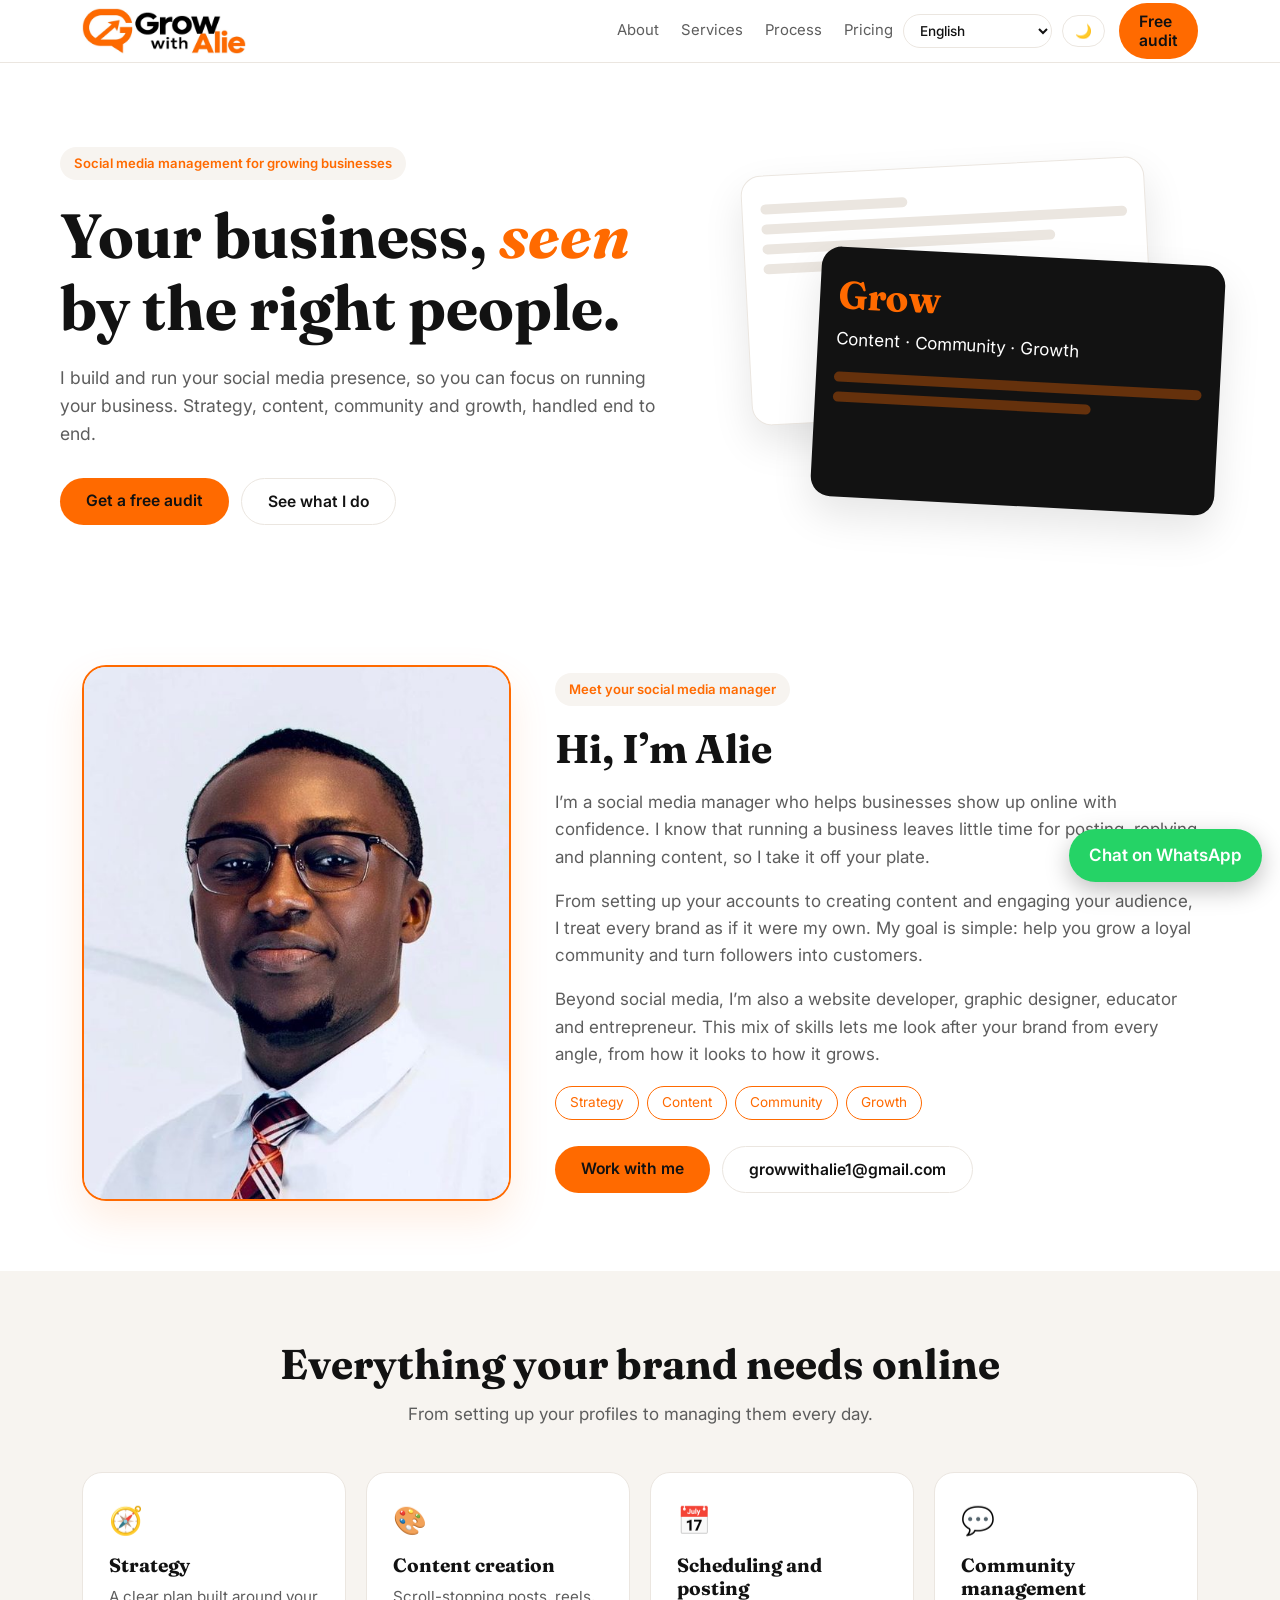
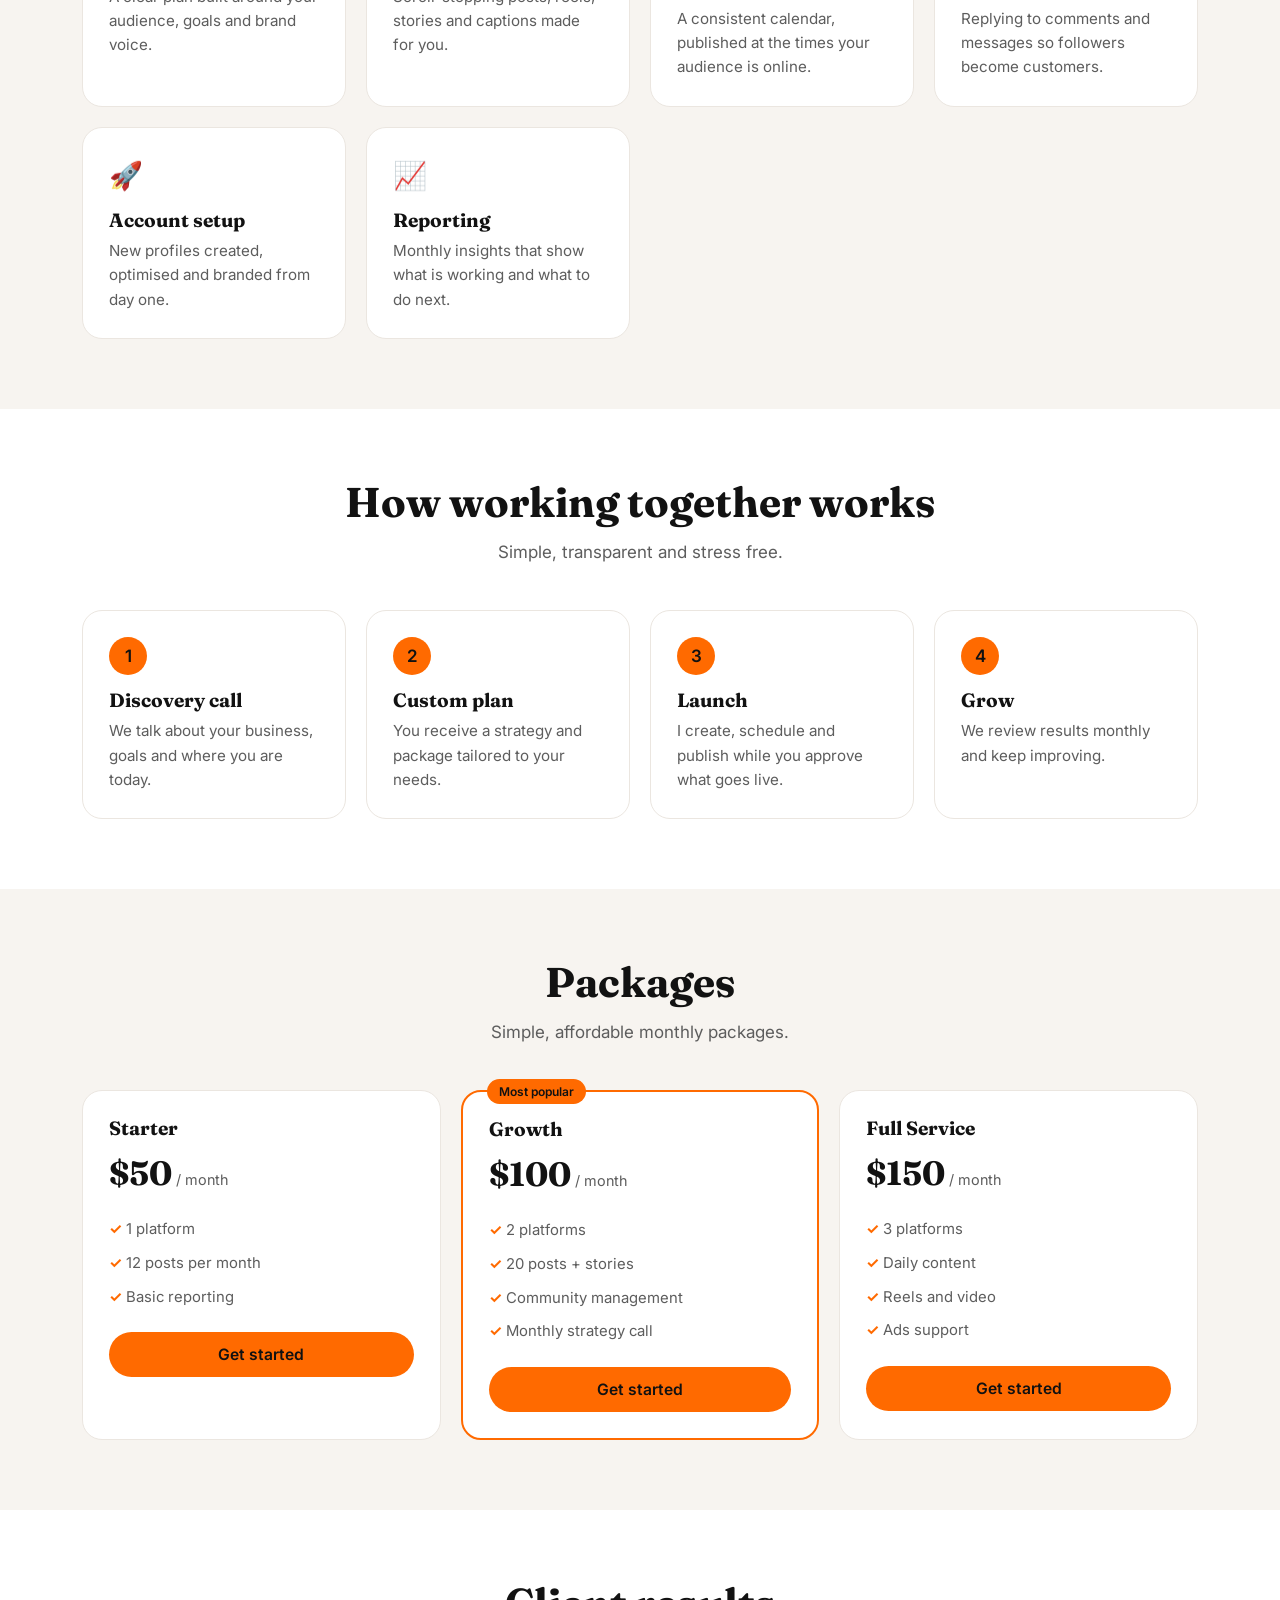
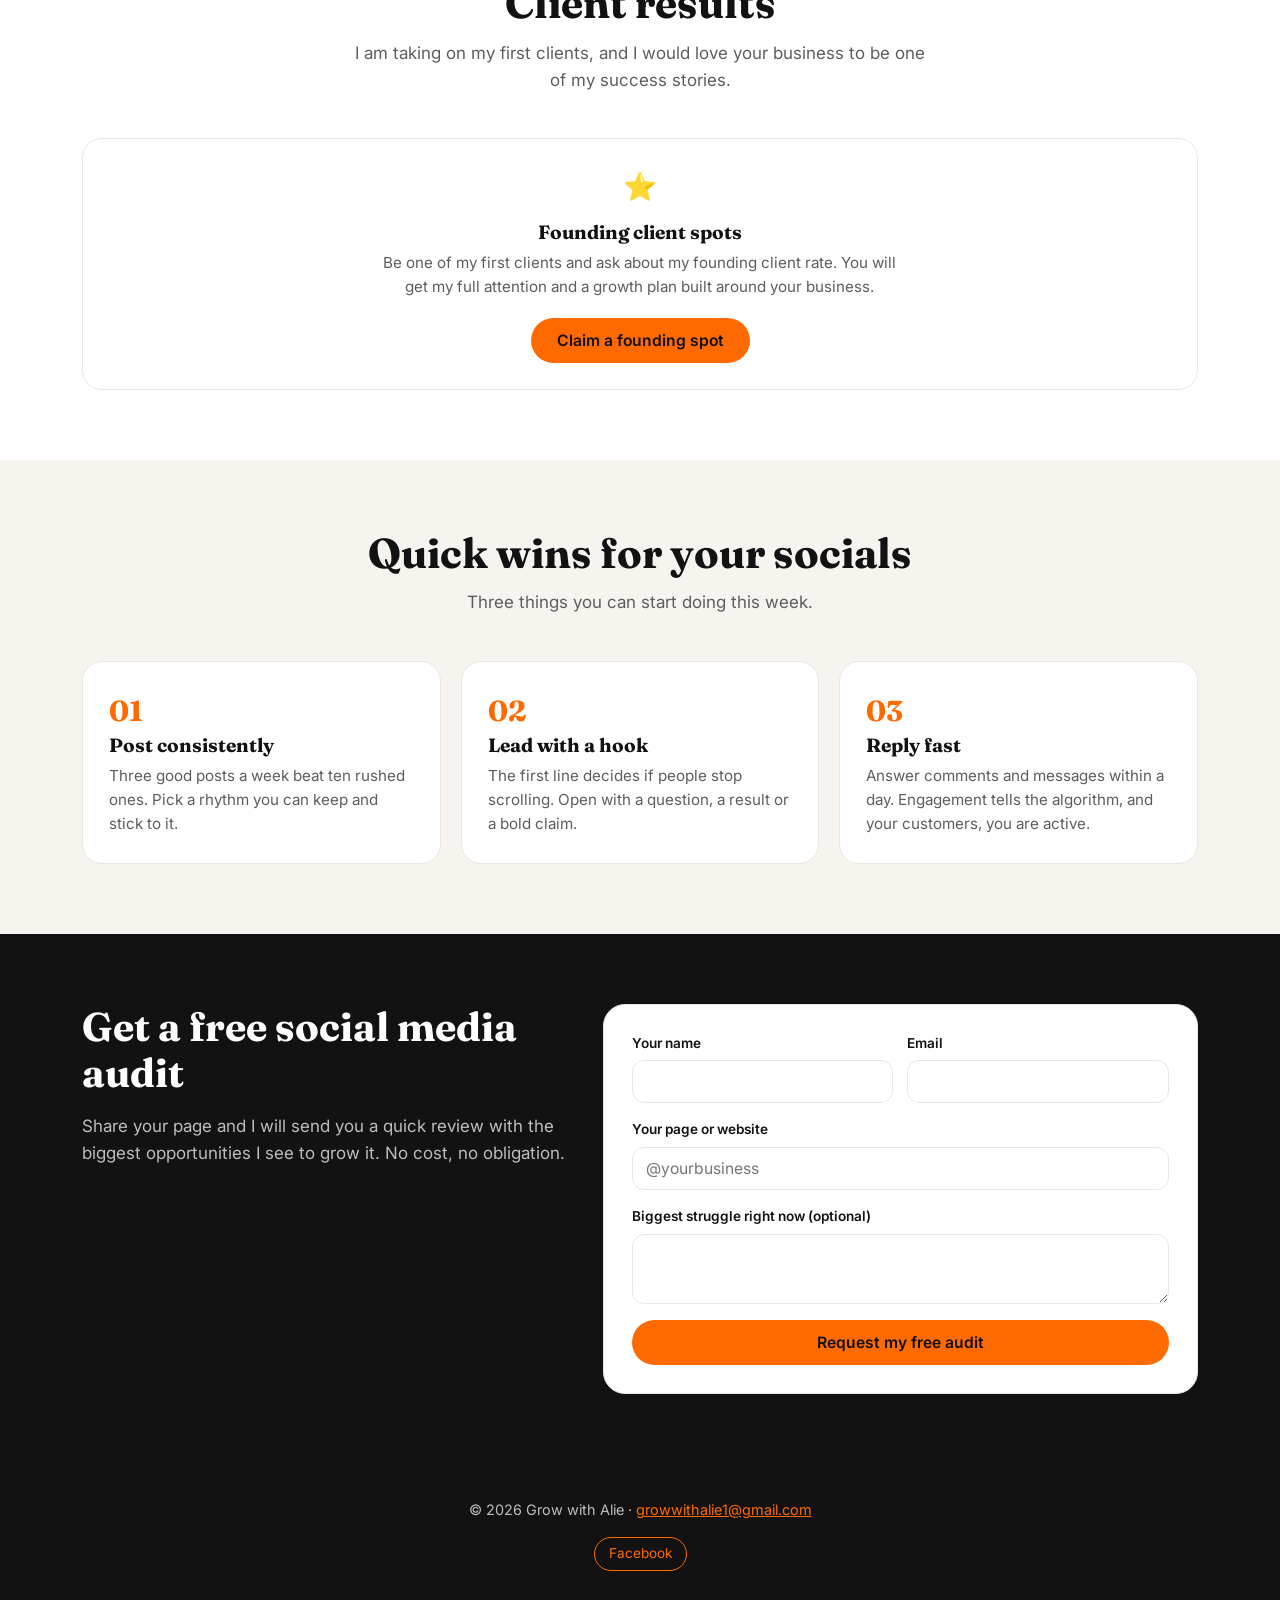
==== index.html @ 6437feaa "First commit" ====
<!DOCTYPE html>
<html lang="en">
<head>
<meta charset="utf-8">
<meta name="viewport" content="width=device-width, initial-scale=1, viewport-fit=cover">
<title>Grow with Alie · Social Media Management</title>
<link rel="preconnect" href="https://fonts.googleapis.com">
<link href="https://fonts.googleapis.com/css2?family=Fraunces:wght@500;700&family=Inter:wght@400;500;600&display=swap" rel="stylesheet">
<style>
:root{--bg:#ffffff;--surface:#ffffff;--text:#121212;--muted:#5d5d5d;--accent:#FF6A00;--accent2:#121212;--line:#ebe6e0;--soft:#f7f4f0;color-scheme:light;box-sizing:border-box;padding-top:env(safe-area-inset-top,0px);padding-bottom:env(safe-area-inset-bottom,0px)}
html{scroll-behavior:smooth;scroll-padding-top:env(safe-area-inset-top,0px)}
*{box-sizing:border-box}
body{margin:0;background:var(--bg);color:var(--text);font:16px/1.6 Inter,system-ui,sans-serif}
h1,h2,h3{font-family:Fraunces,Georgia,serif;line-height:1.15;margin:0}
a{color:inherit}
.wrap{max-width:1040px;margin:0 auto;padding:0 22px}
nav{position:sticky;top:env(safe-area-inset-top,0px);z-index:5;background:color-mix(in srgb,var(--bg) 88%,transparent);backdrop-filter:blur(10px);border-bottom:1px solid var(--line)}
nav .wrap{display:flex;align-items:center;justify-content:space-between;height:62px}
.logo{font-family:Fraunces,serif;font-weight:700;font-size:1.25rem;text-decoration:none}
.logo span{color:var(--accent)}
nav a.l{margin-left:22px;text-decoration:none;color:var(--muted);font-size:.93rem}
nav a.l:hover{color:var(--text)}
.btn{display:inline-block;background:var(--accent);color:#111;border:0;padding:13px 26px;border-radius:999px;font:600 .98rem Inter,sans-serif;text-decoration:none;cursor:pointer;transition:transform .15s}
.btn:hover{transform:translateY(-2px)}
.btn.ghost{background:transparent;color:var(--text);border:1.5px solid var(--line)}
.hero{padding:84px 0 70px;display:grid;grid-template-columns:1.15fr .85fr;gap:44px;align-items:center}
.eyebrow{display:inline-block;background:var(--soft);color:var(--accent);font-weight:600;font-size:.82rem;padding:6px 14px;border-radius:999px;margin-bottom:20px}
.hero h1{font-size:clamp(2.3rem,5.4vw,3.9rem);margin-bottom:20px}
.hero h1 em{font-style:italic;color:var(--accent)}
.hero p{color:var(--muted);font-size:1.1rem;max-width:34em;margin:0 0 30px}
.cta{display:flex;gap:12px;flex-wrap:wrap}
.card-stack{position:relative;height:340px}
.mock{position:absolute;background:var(--surface);border:1px solid var(--line);border-radius:20px;padding:18px;box-shadow:0 18px 40px rgba(0,0,0,.10)}
.mock.a{inset:0 70px 90px 0;transform:rotate(-3deg)}
.mock.b{inset:90px 0 0 70px;transform:rotate(3deg);background:var(--accent2);color:#fff;border:0}
.bar{height:10px;border-radius:6px;background:var(--line);margin:10px 0}
.mock.b .bar{background:rgba(255,106,0,.35)}
.stat{font-family:Fraunces,serif;font-size:2.4rem;font-weight:700;color:var(--accent)}.logo img{height:46px;display:block}.about{display:grid;grid-template-columns:.8fr 1.2fr;gap:44px;align-items:center}.ph{border-radius:24px;overflow:hidden;border:2px solid var(--accent);aspect-ratio:4/5;box-shadow:0 18px 40px rgba(255,106,0,.12)}.ph img{width:100%;height:100%;object-fit:cover;object-position:top;display:block}.about h2{font-size:clamp(1.8rem,4vw,2.5rem);margin-bottom:14px}.about p{color:var(--muted)}.tags{display:flex;gap:8px;flex-wrap:wrap;margin-top:18px}.tags span{border:1px solid var(--accent);color:var(--accent);border-radius:999px;padding:5px 14px;font-size:.85rem}
section{padding:70px 0}
.sh{text-align:center;margin-bottom:44px}
.sh h2{font-size:clamp(1.8rem,4vw,2.6rem);margin-bottom:12px}
.sh p{color:var(--muted);max-width:34em;margin:0 auto}
.grid{display:grid;grid-template-columns:repeat(auto-fit,minmax(230px,1fr));gap:20px}
.box{background:var(--surface);border:1px solid var(--line);border-radius:20px;padding:26px}
.box .ic{font-size:1.7rem;margin-bottom:12px}
.box h3{font-size:1.2rem;margin-bottom:8px}
.box p{color:var(--muted);margin:0;font-size:.95rem}
.alt{background:var(--soft)}
.step .n{width:38px;height:38px;border-radius:50%;background:var(--accent);color:#111;display:grid;place-items:center;font-weight:600;margin-bottom:14px}
.price.pop{border:2px solid var(--accent);position:relative}
.price.pop::before{content:"Most popular";position:absolute;top:-13px;left:24px;background:var(--accent);color:#111;font-size:.75rem;font-weight:600;padding:3px 12px;border-radius:999px}
.price .amt{font-family:Fraunces,serif;font-size:2.1rem;font-weight:700;margin:6px 0 12px}
.price .amt small{font-size:.9rem;color:var(--muted);font-family:Inter,sans-serif;font-weight:400}
.price ul{list-style:none;padding:0;margin:0;color:var(--muted);font-size:.93rem}
.price li{padding:5px 0}
.price li::before{content:"✓ ";color:var(--accent);font-weight:700}
.book{display:grid;grid-template-columns:.9fr 1.1fr;gap:34px;align-items:start}
.book-info h2{font-size:clamp(1.8rem,4vw,2.5rem);margin-bottom:14px}
.book-info p{color:var(--muted)}
.book-info ul{list-style:none;padding:0;margin:20px 0 0}
.book-info li{padding:7px 0}
form{background:var(--surface);border:1px solid var(--line);border-radius:22px;padding:28px;display:grid;gap:16px}
.row{display:grid;grid-template-columns:1fr 1fr;gap:14px}
label{display:grid;gap:6px;font-size:.85rem;font-weight:600}
input,select,textarea{font:400 .98rem Inter,sans-serif;color:var(--text);background:var(--bg);border:1.5px solid var(--line);border-radius:12px;padding:11px 13px;width:100%}
input:focus,select:focus,textarea:focus{outline:2px solid var(--accent);border-color:transparent}
textarea{min-height:100px;resize:vertical}
.note{font-size:.82rem;color:var(--muted);text-align:center;margin:0}
.ok{display:none;text-align:center;padding:30px 10px}
.ok .big{font-size:2.6rem}
footer{background:#121212;padding:34px 0;text-align:center;color:#bdbdbd;font-size:.9rem}footer a{color:#FF6A00}
@media(max-width:780px){.hero,.book,.about{grid-template-columns:1fr}.logo img{height:38px}.hero{padding-top:50px}.card-stack{height:250px}nav a.l{display:none}.row{grid-template-columns:1fr}}
.pay{display:block;text-align:center;margin-top:18px}.pay.o{background:transparent;color:var(--text);border:1.5px solid var(--text)}
.soc{display:flex;gap:10px;justify-content:center;flex-wrap:wrap;margin-top:16px}.soc a{border:1px solid currentColor;border-radius:999px;padding:5px 14px;font-size:.85rem;text-decoration:none}
.wa{position:fixed;right:18px;bottom:calc(18px + env(safe-area-inset-bottom,0px));z-index:9;background:#25d366;color:#fff;padding:13px 20px;border-radius:999px;font-weight:600;text-decoration:none;box-shadow:0 8px 24px rgba(0,0,0,.25)}
.dark{background:#121212;color:#fff}.dark .book-info p{color:#bdbdbd}.dark form,.dark .ok{color:var(--text)}.dark .ok{background:#fff;border-radius:22px}
.tip .k{color:var(--accent);font-family:Fraunces,serif;font-size:1.8rem;font-weight:700}
.md{position:fixed;inset:0;z-index:20;background:rgba(0,0,0,.6);display:grid;place-items:center;padding:20px}.md[hidden]{display:none}
.mb{background:#fff;color:#121212;border-radius:22px;padding:28px;max-width:420px;width:100%;position:relative;max-height:90vh;overflow:auto}
.mb h3{font-size:1.5rem;margin-bottom:6px}.mb .nm{font-family:Fraunces,serif;font-size:1.7rem;font-weight:700;color:var(--accent);margin:6px 0}
.mb ol{padding-left:20px;color:var(--muted);font-size:.93rem}.mb .x{position:absolute;top:10px;right:14px;background:none;border:0;font-size:1.6rem;cursor:pointer;color:#121212}
.mb .btn{width:100%;text-align:center;margin-top:10px}
.nr{display:flex;align-items:center}.ib{background:var(--surface);color:var(--text);border:1px solid var(--line);border-radius:999px;padding:7px 12px;font:500 .85rem Inter,sans-serif;cursor:pointer;margin-left:10px}
:root[data-theme="dark"]{--bg:#0f0f0f;--surface:#1a1a1a;--text:#f3f1ed;--muted:#a8a39b;--line:#2c2926;--soft:#141312;--accent2:#1f1208;color-scheme:dark}
:root[data-theme="dark"] .logo img{background:#fff;padding:4px 12px;border-radius:12px}
.dark .ok{background:var(--surface)}.mb{background:var(--surface);color:var(--text)}.mb .x{color:var(--text)}
@media(max-width:780px){.ncta{display:none}.ib{margin-left:6px;padding:6px 9px}}

html,body{max-width:100%}body{overflow-x:clip}img,svg{max-width:100%}
.hb{display:none;background:var(--surface);color:var(--text);border:1px solid var(--line);border-radius:12px;width:42px;height:38px;font-size:1.25rem;line-height:1;cursor:pointer;margin-left:8px}
.mm{display:none;border-top:1px solid var(--line);background:var(--bg)}.mm.open{display:block}
.mm a{display:block;padding:15px 22px;text-decoration:none;font-weight:500;border-bottom:1px solid var(--line)}
.mm a:last-child{color:var(--accent);font-weight:600;border-bottom:0}
nav .wrap{gap:10px}.logo{flex:0 1 auto;min-width:0}.nr{flex:0 0 auto}
@media(max-width:900px){.nr a.l,.ncta{display:none}.hb{display:block}.wrap{padding:0 18px}section{padding:54px 0}.hero{gap:30px}}
@media(max-width:480px){.logo img{height:32px}.ib{padding:6px 8px;font-size:.78rem;margin-left:5px}#lg{max-width:84px}.hb{width:38px;height:34px;margin-left:5px}.hero{padding:40px 0 44px}.hero h1{font-size:2.15rem}.cta .btn{width:100%;text-align:center}.sh{margin-bottom:30px}form{padding:20px}.card-stack{height:210px}.mock.a{inset:0 50px 70px 0}.mock.b{inset:70px 0 0 50px}.stat{font-size:1.9rem}.wa{padding:11px 16px;font-size:.9rem}.mb{padding:22px}}
@media(min-width:1200px){.wrap{max-width:1160px}body{font-size:17px}}
</style>
</head>
<body>
<nav><div class="wrap">
<a class="logo" href="#top"><img src="[data-uri]" alt="Grow with Alie"></a>
<div class="nr"><a class="l" href="#about">About</a><a class="l" href="#services">Services</a><a class="l" href="#process">Process</a><a class="l" href="#pricing">Pricing</a><select id="lg" class="ib" aria-label="Language"><option value="en">English</option><option value="fr">Français</option><option value="es">Español</option><option value="pt">Português</option><option value="ar">العربية</option><option value="sw">Kiswahili</option></select><button id="th" class="ib" type="button" aria-label="Toggle dark mode">🌙</button><button id="hb" class="hb" type="button" aria-label="Menu" aria-expanded="false">☰</button><a class="btn ncta" style="margin-left:14px;padding:9px 20px" href="#audit">Free audit</a></div>
</div><div class="mm" id="mm"><a href="#about">About</a><a href="#services">Services</a><a href="#process">Process</a><a href="#pricing">Pricing</a><a href="#audit">Free audit</a></div></nav>

<main id="top">
<div class="wrap hero">
<div>
<span class="eyebrow">Social media management for growing businesses</span>
<h1>Your business, <em>seen</em> by the right people.</h1>
<p>I build and run your social media presence, so you can focus on running your business. Strategy, content, community and growth, handled end to end.</p>
<div class="cta"><a class="btn" href="#audit">Get a free audit</a><a class="btn ghost" href="#services">See what I do</a></div>
</div>
<div class="card-stack" aria-hidden="true">
<div class="mock a"><div class="bar" style="width:40%"></div><div class="bar"></div><div class="bar" style="width:80%"></div><div class="bar" style="width:60%"></div></div>
<div class="mock b"><div class="stat">Grow</div><div>Content · Community · Growth</div><div class="bar" style="margin-top:18px"></div><div class="bar" style="width:70%"></div></div>
</div>
</div>

<section id="about"><div class="wrap about">
<div class="ph"><img src="[data-uri]" alt="Alie, founder of Grow with Alie"></div>
<div>
<span class="eyebrow">Meet your social media manager</span>
<h2>Hi, I’m Alie</h2>
<p>I’m a social media manager who helps businesses show up online with confidence. I know that running a business leaves little time for posting, replying and planning content, so I take it off your plate.</p>
<p>From setting up your accounts to creating content and engaging your audience, I treat every brand as if it were my own. My goal is simple: help you grow a loyal community and turn followers into customers.</p>
<p>Beyond social media, I’m also a website developer, graphic designer, educator and entrepreneur. This mix of skills lets me look after your brand from every angle, from how it looks to how it grows.</p>
<div class="tags"><span>Strategy</span><span>Content</span><span>Community</span><span>Growth</span></div>
<div class="cta" style="margin-top:26px"><a class="btn" href="mailto:growwithalie1@gmail.com">Work with me</a><a class="btn ghost" href="mailto:growwithalie1@gmail.com">growwithalie1@gmail.com</a></div>
</div></div></section>
<section id="services" class="alt"><div class="wrap">
<div class="sh"><h2>Everything your brand needs online</h2><p>From setting up your profiles to managing them every day.</p></div>
<div class="grid">
<div class="box"><div class="ic">🧭</div><h3>Strategy</h3><p>A clear plan built around your audience, goals and brand voice.</p></div>
<div class="box"><div class="ic">🎨</div><h3>Content creation</h3><p>Scroll-stopping posts, reels, stories and captions made for you.</p></div>
<div class="box"><div class="ic">📅</div><h3>Scheduling and posting</h3><p>A consistent calendar, published at the times your audience is online.</p></div>
<div class="box"><div class="ic">💬</div><h3>Community management</h3><p>Replying to comments and messages so followers become customers.</p></div>
<div class="box"><div class="ic">🚀</div><h3>Account setup</h3><p>New profiles created, optimised and branded from day one.</p></div>
<div class="box"><div class="ic">📈</div><h3>Reporting</h3><p>Monthly insights that show what is working and what to do next.</p></div>
</div></div></section>

<section id="process"><div class="wrap">
<div class="sh"><h2>How working together works</h2><p>Simple, transparent and stress free.</p></div>
<div class="grid">
<div class="box step"><div class="n">1</div><h3>Discovery call</h3><p>We talk about your business, goals and where you are today.</p></div>
<div class="box step"><div class="n">2</div><h3>Custom plan</h3><p>You receive a strategy and package tailored to your needs.</p></div>
<div class="box step"><div class="n">3</div><h3>Launch</h3><p>I create, schedule and publish while you approve what goes live.</p></div>
<div class="box step"><div class="n">4</div><h3>Grow</h3><p>We review results monthly and keep improving.</p></div>
</div></div></section>

<section id="pricing" class="alt"><div class="wrap">
<div class="sh"><h2>Packages</h2><p>Simple, affordable monthly packages.</p></div>
<div class="grid">
<div class="box price"><h3>Starter</h3><div class="amt">$50<small> / month</small></div><ul><li>1 platform</li><li>12 posts per month</li><li>Basic reporting</li></ul><a class="btn pay" data-plan="Starter" href="mailto:growwithalie1@gmail.com?subject=Interested%20in%20the%20Starter%20package">Get started</a></div>
<div class="box price pop"><h3>Growth</h3><div class="amt">$100<small> / month</small></div><ul><li>2 platforms</li><li>20 posts + stories</li><li>Community management</li><li>Monthly strategy call</li></ul><a class="btn pay" data-plan="Growth" href="mailto:growwithalie1@gmail.com?subject=Interested%20in%20the%20Growth%20package">Get started</a></div>
<div class="box price"><h3>Full Service</h3><div class="amt">$150<small> / month</small></div><ul><li>3 platforms</li><li>Daily content</li><li>Reels and video</li><li>Ads support</li></ul><a class="btn pay" data-plan="Full Service" href="mailto:growwithalie1@gmail.com?subject=Interested%20in%20the%20Full%20Service%20package">Get started</a></div>
</div></div></section>

<section id="results"><div class="wrap"><div class="sh"><h2>Client results</h2><p id="rp"></p></div><div class="grid" id="rg"></div></div></section>
<section id="tips" class="alt"><div class="wrap"><div class="sh"><h2>Quick wins for your socials</h2><p>Three things you can start doing this week.</p></div><div class="grid">
<div class="box tip"><div class="k">01</div><h3>Post consistently</h3><p>Three good posts a week beat ten rushed ones. Pick a rhythm you can keep and stick to it.</p></div>
<div class="box tip"><div class="k">02</div><h3>Lead with a hook</h3><p>The first line decides if people stop scrolling. Open with a question, a result or a bold claim.</p></div>
<div class="box tip"><div class="k">03</div><h3>Reply fast</h3><p>Answer comments and messages within a day. Engagement tells the algorithm, and your customers, you are active.</p></div>
</div></div></section>
<section id="audit" class="dark"><div class="wrap book"><div class="book-info"><h2>Get a free social media audit</h2><p>Share your page and I will send you a quick review with the biggest opportunities I see to grow it. No cost, no obligation.</p></div>
<div><form id="af"><div class="row"><label>Your name<input name="name" required></label><label>Email<input name="email" type="email" required></label></div>
<label>Your page or website<input name="handle" placeholder="@yourbusiness" required></label>
<label>Biggest struggle right now (optional)<textarea name="msg" style="min-height:70px"></textarea></label>
<button class="btn" type="submit">Request my free audit</button></form>
<div class="ok" id="aok"><div class="big">✅</div><h3>Almost done!</h3><p style="color:var(--muted)">Tap the button to send your audit request to my inbox.</p><a class="btn" id="amt" href="#">Email my audit request</a></div></div></div></section>

</main>
<div class="md" id="md" hidden><div class="mb"><button class="x" id="mx" aria-label="Close">×</button>
<h3>Pay with mobile money</h3><div id="mp" style="font-weight:600"></div>
<p style="margin:14px 0 0;color:var(--muted);font-size:.9rem">Send your payment to:</p>
<div style="font-weight:600" id="mprov"></div><div class="nm" id="mnum"></div><div id="mname" style="color:var(--muted)"></div>
<button class="btn" id="mc" type="button">Copy number</button>
<ol style="margin-top:18px"><li>Open your mobile money app and send the amount above.</li><li>Tap the button below to send me your proof of payment on WhatsApp.</li><li>I will confirm and get your onboarding started.</li></ol>
<a class="btn ghost" id="mw" target="_blank" rel="noopener">I have paid, send proof</a></div></div>
<footer><div class="wrap">© <span id="y"></span> Grow with Alie · <a href="mailto:growwithalie1@gmail.com">growwithalie1@gmail.com</a><div class="soc" id="soc"></div></div></footer><a class="wa" id="wa" hidden>Chat on WhatsApp</a>

<script>
document.getElementById('y').textContent=new Date().getFullYear();

/* ====== EDIT THESE SETTINGS ====== */
var CONFIG={
 social:{Instagram:'',TikTok:'',LinkedIn:'',Facebook:'https://www.facebook.com/share/19sNyvkDTJ/'},
 whatsapp:'231779881549',          /* number with country code, e.g. 15551234567 */
 booking:'',           /* your Calendly / Cal.com link */
 pay:{Starter:'',Growth:'','Full Service':''}, /* Stripe / PayPal links */
 momo:{provider:'',number:'+231555714637',name:''}, /* mobile money: provider, number, account name */
 results:[]            /* {biz:'',result:'',quote:'',name:''} */
};
var EM='growwithalie1@gmail.com';
(function(){
var soc=document.getElementById('soc'),n=0;
for(var k in CONFIG.social){if(CONFIG.social[k]){var a=document.createElement('a');a.href=CONFIG.social[k];a.target='_blank';a.rel='noopener';a.textContent=k;soc.appendChild(a);n++}}
if(!n)soc.style.display='none';
if(CONFIG.whatsapp){var w=document.getElementById('wa');w.href='https://wa.me/'+CONFIG.whatsapp.replace(/\D/g,'');w.target='_blank';w.hidden=false}
document.querySelectorAll('.pay').forEach(function(b){var u=CONFIG.pay[b.dataset.plan];if(u){b.href=u;b.target='_blank';b.textContent='Pay and start: '+b.dataset.plan}});
var rg=document.getElementById('rg'),rp=document.getElementById('rp');
if(CONFIG.results.length){rp.textContent='Real results for real businesses.';CONFIG.results.forEach(function(r){var d=document.createElement('div');d.className='box';var h=document.createElement('h3');h.textContent=r.biz;var p=document.createElement('p');p.textContent=r.result;var q=document.createElement('p');q.style.cssText='margin-top:10px;font-style:italic';q.textContent='“'+r.quote+'” – '+r.name;d.append(h,p,q);rg.appendChild(d)})}
else{rp.textContent='I am taking on my first clients, and I would love your business to be one of my success stories.';rg.innerHTML='<div class="box" style="grid-column:1/-1;text-align:center"><div class="ic">⭐</div><h3>Founding client spots</h3><p style="max-width:34em;margin:0 auto 18px">Be one of my first clients and ask about my founding client rate. You will get my full attention and a growth plan built around your business.</p><a class="btn" href="mailto:growwithalie1@gmail.com?subject=Founding%20client%20spot">Claim a founding spot</a></div>'}
var M=CONFIG.momo,PR={Starter:50,Growth:100,'Full Service':150},md=document.getElementById('md');
if(M.number){document.querySelectorAll('.pay').forEach(function(b){if(CONFIG.pay[b.dataset.plan])return;b.href='#';b.addEventListener('click',function(e){e.preventDefault();var pl=b.dataset.plan;
document.getElementById('mp').textContent=pl+' package: $'+PR[pl];document.getElementById('mprov').textContent=M.provider||'Mobile money';document.getElementById('mnum').textContent=M.number;document.getElementById('mname').textContent=M.name?'Account name: '+M.name:'';
document.getElementById('mw').href='https://wa.me/'+CONFIG.whatsapp.replace(/\D/g,'')+'?text='+encodeURIComponent('Hi Alie, I just paid for the '+pl+' package ($'+PR[pl]+'). Here is my proof of payment.');md.hidden=false})});
document.getElementById('mc').onclick=function(){try{navigator.clipboard.writeText(M.number);this.textContent='Copied!'}catch(x){this.textContent=M.number}};
document.getElementById('mx').onclick=function(){md.hidden=true};md.onclick=function(e){if(e.target===md)md.hidden=true}}
var af=document.getElementById('af');
af.addEventListener('submit',function(e){e.preventDefault();var d={};new FormData(af).forEach(function(v,k){d[k]=String(v)});
document.getElementById('amt').href='mailto:'+EM+'?subject='+encodeURIComponent('Free audit request: '+d.handle)+'&body='+encodeURIComponent('Name: '+d.name+'\nEmail: '+d.email+'\nPage: '+d.handle+'\nStruggle: '+d.msg);
af.style.display='none';document.getElementById('aok').style.display='block'});
})();

(function(){
var FR={"About": "À propos", "Process": "Processus", "Pricing": "Tarifs", "Free audit": "Audit gratuit", "Social media management for growing businesses": "Gestion des réseaux sociaux pour les entreprises en croissance", "Your business,": "Votre entreprise,", "seen": "vue", "by the right people.": "par les bonnes personnes.", "I build and run your social media presence, so you can focus on running your business. Strategy, content, community and growth, handled end to end.": "Je crée et gère votre présence sur les réseaux sociaux pour que vous puissiez vous concentrer sur votre activité. Stratégie, contenu, communauté et croissance, pris en charge de A à Z.", "Get a free audit": "Obtenir un audit gratuit", "See what I do": "Découvrez mon travail", "Content · Community · Growth": "Contenu · Communauté · Croissance", "Meet your social media manager": "Rencontrez votre community manager", "Hi, I’m Alie": "Bonjour, je suis Alie", "I’m a social media manager who helps businesses show up online with confidence. I know that running a business leaves little time for posting, replying and planning content, so I take it off your plate.": "Je suis community manager et j’aide les entreprises à se montrer en ligne avec confiance. Gérer une entreprise laisse peu de temps pour publier, répondre et planifier du contenu, alors je m’en charge.", "From setting up your accounts to creating content and engaging your audience, I treat every brand as if it were my own. My goal is simple: help you grow a loyal community and turn followers into customers.": "De la création de vos comptes à la production de contenu et à l’animation de votre audience, je traite chaque marque comme la mienne. Mon objectif est simple : vous aider à bâtir une communauté fidèle et à transformer vos abonnés en clients.", "Strategy": "Stratégie", "Content": "Contenu", "Community": "Communauté", "Growth": "Croissance", "Work with me": "Travaillons ensemble", "Everything your brand needs online": "Tout ce dont votre marque a besoin en ligne", "From setting up your profiles to managing them every day.": "De la création de vos profils à leur gestion au quotidien.", "A clear plan built around your audience, goals and brand voice.": "Un plan clair, basé sur votre audience, vos objectifs et la voix de votre marque.", "Content creation": "Création de contenu", "Scroll-stopping posts, reels, stories and captions made for you.": "Des publications, reels, stories et légendes qui captent l’attention, créés pour vous.", "Scheduling and posting": "Planification et publication", "A consistent calendar, published at the times your audience is online.": "Un calendrier régulier, publié quand votre audience est en ligne.", "Community management": "Gestion de communauté", "Replying to comments and messages so followers become customers.": "Répondre aux commentaires et aux messages pour que vos abonnés deviennent clients.", "Account setup": "Création de comptes", "New profiles created, optimised and branded from day one.": "Nouveaux profils créés, optimisés et à votre image dès le premier jour.", "Reporting": "Rapports", "Monthly insights that show what is working and what to do next.": "Des analyses mensuelles qui montrent ce qui fonctionne et la suite à donner.", "How working together works": "Comment fonctionne notre collaboration", "Simple, transparent and stress free.": "Simple, transparent et sans stress.", "Discovery call": "Appel de découverte", "We talk about your business, goals and where you are today.": "Nous parlons de votre entreprise, de vos objectifs et de votre situation actuelle.", "Custom plan": "Plan sur mesure", "You receive a strategy and package tailored to your needs.": "Vous recevez une stratégie et une offre adaptées à vos besoins.", "Launch": "Lancement", "I create, schedule and publish while you approve what goes live.": "Je crée, planifie et publie, et vous validez ce qui est mis en ligne.", "We review results monthly and keep improving.": "Nous analysons les résultats chaque mois et continuons à nous améliorer.", "Packages": "Offres", "Simple, affordable monthly packages.": "Des offres mensuelles simples et abordables.", "/ month": "/ mois", "1 platform": "1 plateforme", "12 posts per month": "12 publications par mois", "Basic reporting": "Rapports de base", "Get started": "Commencer", "2 platforms": "2 plateformes", "20 posts + stories": "20 publications + stories", "Monthly strategy call": "Appel stratégique mensuel", "Full Service": "Service complet", "3 platforms": "3 plateformes", "Daily content": "Contenu quotidien", "Reels and video": "Reels et vidéo", "Ads support": "Aide pour la publicité", "Client results": "Résultats clients", "Quick wins for your socials": "Des gains rapides pour vos réseaux", "Three things you can start doing this week.": "Trois choses à faire dès cette semaine.", "Post consistently": "Publiez régulièrement", "Three good posts a week beat ten rushed ones. Pick a rhythm you can keep and stick to it.": "Trois bonnes publications par semaine valent mieux que dix bâclées. Choisissez un rythme tenable et tenez-le.", "Lead with a hook": "Commencez par une accroche", "The first line decides if people stop scrolling. Open with a question, a result or a bold claim.": "La première ligne décide si l’on s’arrête de défiler. Ouvrez avec une question, un résultat ou une affirmation forte.", "Reply fast": "Répondez vite", "Answer comments and messages within a day. Engagement tells the algorithm, and your customers, you are active.": "Répondez aux commentaires et messages dans la journée. L’engagement montre à l’algorithme, et à vos clients, que vous êtes actif.", "Get a free social media audit": "Obtenez un audit gratuit de vos réseaux", "Share your page and I will send you a quick review with the biggest opportunities I see to grow it. No cost, no obligation.": "Partagez votre page et je vous enverrai un bilan rapide avec les plus grandes opportunités de croissance. Gratuit et sans engagement.", "Your name": "Votre nom", "Email": "E-mail", "Your page or website": "Votre page ou site web", "Biggest struggle right now (optional)": "Votre plus grand défi actuel (facultatif)", "Request my free audit": "Demander mon audit gratuit", "Almost done!": "Presque terminé !", "Tap the button to send your audit request to my inbox.": "Appuyez sur le bouton pour envoyer votre demande d’audit dans ma boîte mail.", "Email my audit request": "Envoyer ma demande par e-mail", "Pay with mobile money": "Payer par mobile money", "Send your payment to:": "Envoyez votre paiement à :", "Copy number": "Copier le numéro", "Open your mobile money app and send the amount above.": "Ouvrez votre application mobile money et envoyez le montant indiqué.", "Tap the button below to send me your proof of payment on WhatsApp.": "Appuyez sur le bouton ci-dessous pour m’envoyer votre preuve de paiement sur WhatsApp.", "I will confirm and get your onboarding started.": "Je confirme et je lance votre intégration.", "I have paid, send proof": "J’ai payé, envoyer la preuve", "Chat on WhatsApp": "Discuter sur WhatsApp", "I am taking on my first clients, and I would love your business to be one of my success stories.": "J’accueille mes premiers clients et j’aimerais que votre entreprise devienne l’une de mes réussites.", "Founding client spots": "Places de client fondateur", "Be one of my first clients and ask about my founding client rate. You will get my full attention and a growth plan built around your business.": "Soyez l’un de mes premiers clients et demandez mon tarif client fondateur. Vous aurez toute mon attention et un plan de croissance adapté à votre entreprise.", "Claim a founding spot": "Réserver une place fondatrice"};
var D={fr:FR,es:{"Services": "Servicios", "About": "Sobre mí", "Process": "Proceso", "Pricing": "Precios", "Free audit": "Auditoría gratis", "Social media management for growing businesses": "Gestión de redes sociales para negocios en crecimiento", "Your business,": "Tu negocio,", "seen": "visto", "by the right people.": "por las personas adecuadas.", "I build and run your social media presence, so you can focus on running your business. Strategy, content, community and growth, handled end to end.": "Creo y gestiono tu presencia en redes sociales para que puedas centrarte en dirigir tu negocio. Estrategia, contenido, comunidad y crecimiento, todo de principio a fin.", "Get a free audit": "Obtén una auditoría gratis", "See what I do": "Mira lo que hago", "Content · Community · Growth": "Contenido · Comunidad · Crecimiento", "Meet your social media manager": "Conoce a tu community manager", "Hi, I’m Alie": "Hola, soy Alie", "I’m a social media manager who helps businesses show up online with confidence. I know that running a business leaves little time for posting, replying and planning content, so I take it off your plate.": "Soy community manager y ayudo a los negocios a mostrarse en línea con confianza. Dirigir un negocio deja poco tiempo para publicar, responder y planificar contenido, así que yo me encargo.", "From setting up your accounts to creating content and engaging your audience, I treat every brand as if it were my own. My goal is simple: help you grow a loyal community and turn followers into customers.": "Desde configurar tus cuentas hasta crear contenido e interactuar con tu audiencia, trato cada marca como si fuera mía. Mi objetivo es simple: ayudarte a crear una comunidad fiel y convertir seguidores en clientes.", "Strategy": "Estrategia", "Content": "Contenido", "Community": "Comunidad", "Growth": "Crecimiento", "Work with me": "Trabaja conmigo", "Everything your brand needs online": "Todo lo que tu marca necesita en línea", "From setting up your profiles to managing them every day.": "Desde configurar tus perfiles hasta gestionarlos cada día.", "A clear plan built around your audience, goals and brand voice.": "Un plan claro basado en tu audiencia, tus objetivos y la voz de tu marca.", "Content creation": "Creación de contenido", "Scroll-stopping posts, reels, stories and captions made for you.": "Publicaciones, reels, stories y textos que llaman la atención, hechos para ti.", "Scheduling and posting": "Programación y publicación", "A consistent calendar, published at the times your audience is online.": "Un calendario constante, publicado cuando tu audiencia está en línea.", "Community management": "Gestión de comunidad", "Replying to comments and messages so followers become customers.": "Responder comentarios y mensajes para que los seguidores se conviertan en clientes.", "Account setup": "Configuración de cuentas", "New profiles created, optimised and branded from day one.": "Perfiles nuevos creados, optimizados y con tu marca desde el primer día.", "Reporting": "Informes", "Monthly insights that show what is working and what to do next.": "Análisis mensuales que muestran qué funciona y qué hacer después.", "How working together works": "Cómo trabajamos juntos", "Simple, transparent and stress free.": "Simple, transparente y sin estrés.", "Discovery call": "Llamada de descubrimiento", "We talk about your business, goals and where you are today.": "Hablamos de tu negocio, tus objetivos y dónde estás hoy.", "Custom plan": "Plan personalizado", "You receive a strategy and package tailored to your needs.": "Recibes una estrategia y un paquete adaptados a tus necesidades.", "Launch": "Lanzamiento", "I create, schedule and publish while you approve what goes live.": "Yo creo, programo y publico, y tú apruebas lo que sale en vivo.", "We review results monthly and keep improving.": "Revisamos los resultados cada mes y seguimos mejorando.", "Packages": "Paquetes", "Simple, affordable monthly packages.": "Paquetes mensuales simples y asequibles.", "/ month": "/ mes", "1 platform": "1 plataforma", "12 posts per month": "12 publicaciones al mes", "Basic reporting": "Informes básicos", "Get started": "Empezar", "2 platforms": "2 plataformas", "20 posts + stories": "20 publicaciones + stories", "Monthly strategy call": "Llamada estratégica mensual", "Full Service": "Servicio completo", "3 platforms": "3 plataformas", "Daily content": "Contenido diario", "Reels and video": "Reels y video", "Ads support": "Apoyo en anuncios", "Client results": "Resultados de clientes", "Quick wins for your socials": "Victorias rápidas para tus redes", "Three things you can start doing this week.": "Tres cosas que puedes empezar a hacer esta semana.", "Post consistently": "Publica con constancia", "Three good posts a week beat ten rushed ones. Pick a rhythm you can keep and stick to it.": "Tres buenas publicaciones por semana valen más que diez apresuradas. Elige un ritmo que puedas mantener y cúmplelo.", "Lead with a hook": "Empieza con un gancho", "The first line decides if people stop scrolling. Open with a question, a result or a bold claim.": "La primera línea decide si la gente deja de desplazarse. Abre con una pregunta, un resultado o una afirmación audaz.", "Reply fast": "Responde rápido", "Answer comments and messages within a day. Engagement tells the algorithm, and your customers, you are active.": "Responde comentarios y mensajes en un día. La interacción le dice al algoritmo, y a tus clientes, que estás activo.", "Get a free social media audit": "Obtén una auditoría gratis de tus redes", "Share your page and I will send you a quick review with the biggest opportunities I see to grow it. No cost, no obligation.": "Comparte tu página y te enviaré una revisión rápida con las mayores oportunidades que veo para crecer. Sin costo ni compromiso.", "Your name": "Tu nombre", "Email": "Correo electrónico", "Your page or website": "Tu página o sitio web", "Biggest struggle right now (optional)": "Tu mayor dificultad ahora (opcional)", "Request my free audit": "Solicitar mi auditoría gratis", "Almost done!": "¡Casi listo!", "Tap the button to send your audit request to my inbox.": "Toca el botón para enviar tu solicitud de auditoría a mi correo.", "Email my audit request": "Enviar mi solicitud por correo", "Pay with mobile money": "Pagar con dinero móvil", "Send your payment to:": "Envía tu pago a:", "Copy number": "Copiar número", "Open your mobile money app and send the amount above.": "Abre tu app de dinero móvil y envía el monto indicado.", "Tap the button below to send me your proof of payment on WhatsApp.": "Toca el botón de abajo para enviarme tu comprobante de pago por WhatsApp.", "I will confirm and get your onboarding started.": "Yo confirmo y comienzo tu incorporación.", "I have paid, send proof": "Ya pagué, enviar comprobante", "Chat on WhatsApp": "Chatea por WhatsApp", "I am taking on my first clients, and I would love your business to be one of my success stories.": "Estoy aceptando a mis primeros clientes y me encantaría que tu negocio sea una de mis historias de éxito.", "Founding client spots": "Plazas de cliente fundador", "Be one of my first clients and ask about my founding client rate. You will get my full attention and a growth plan built around your business.": "Sé uno de mis primeros clientes y pregunta por mi tarifa de cliente fundador. Tendrás toda mi atención y un plan de crecimiento hecho para tu negocio.", "Claim a founding spot": "Reserva una plaza fundadora"},pt:{"Services": "Serviços", "About": "Sobre mim", "Process": "Processo", "Pricing": "Preços", "Free audit": "Auditoria grátis", "Social media management for growing businesses": "Gestão de redes sociais para negócios em crescimento", "Your business,": "Seu negócio,", "seen": "visto", "by the right people.": "pelas pessoas certas.", "I build and run your social media presence, so you can focus on running your business. Strategy, content, community and growth, handled end to end.": "Eu crio e gerencio sua presença nas redes sociais para você se concentrar em dirigir seu negócio. Estratégia, conteúdo, comunidade e crescimento, do início ao fim.", "Get a free audit": "Receba uma auditoria grátis", "See what I do": "Veja o que eu faço", "Content · Community · Growth": "Conteúdo · Comunidade · Crescimento", "Meet your social media manager": "Conheça seu gestor de redes sociais", "Hi, I’m Alie": "Olá, eu sou o Alie", "I’m a social media manager who helps businesses show up online with confidence. I know that running a business leaves little time for posting, replying and planning content, so I take it off your plate.": "Sou gestor de redes sociais e ajudo empresas a aparecerem online com confiança. Dirigir um negócio deixa pouco tempo para postar, responder e planejar conteúdo, então eu cuido disso.", "From setting up your accounts to creating content and engaging your audience, I treat every brand as if it were my own. My goal is simple: help you grow a loyal community and turn followers into customers.": "Da configuração das suas contas à criação de conteúdo e ao engajamento do seu público, trato cada marca como se fosse minha. Meu objetivo é simples: ajudar você a construir uma comunidade fiel e transformar seguidores em clientes.", "Strategy": "Estratégia", "Content": "Conteúdo", "Community": "Comunidade", "Growth": "Crescimento", "Work with me": "Trabalhe comigo", "Everything your brand needs online": "Tudo o que sua marca precisa online", "From setting up your profiles to managing them every day.": "Da configuração dos seus perfis à gestão diária deles.", "A clear plan built around your audience, goals and brand voice.": "Um plano claro baseado no seu público, nos seus objetivos e na voz da sua marca.", "Content creation": "Criação de conteúdo", "Scroll-stopping posts, reels, stories and captions made for you.": "Posts, reels, stories e legendas que prendem a atenção, feitos para você.", "Scheduling and posting": "Agendamento e publicação", "A consistent calendar, published at the times your audience is online.": "Um calendário consistente, publicado quando seu público está online.", "Community management": "Gestão de comunidade", "Replying to comments and messages so followers become customers.": "Responder comentários e mensagens para que seguidores virem clientes.", "Account setup": "Configuração de contas", "New profiles created, optimised and branded from day one.": "Perfis novos criados, otimizados e com a sua marca desde o primeiro dia.", "Reporting": "Relatórios", "Monthly insights that show what is working and what to do next.": "Análises mensais que mostram o que está funcionando e o que fazer a seguir.", "How working together works": "Como trabalhamos juntos", "Simple, transparent and stress free.": "Simples, transparente e sem estresse.", "Discovery call": "Chamada de descoberta", "We talk about your business, goals and where you are today.": "Conversamos sobre seu negócio, seus objetivos e onde você está hoje.", "Custom plan": "Plano personalizado", "You receive a strategy and package tailored to your needs.": "Você recebe uma estratégia e um pacote sob medida para suas necessidades.", "Launch": "Lançamento", "I create, schedule and publish while you approve what goes live.": "Eu crio, agendo e publico, e você aprova o que vai ao ar.", "We review results monthly and keep improving.": "Revisamos os resultados todo mês e continuamos melhorando.", "Packages": "Pacotes", "Simple, affordable monthly packages.": "Pacotes mensais simples e acessíveis.", "/ month": "/ mês", "1 platform": "1 plataforma", "12 posts per month": "12 posts por mês", "Basic reporting": "Relatórios básicos", "Get started": "Começar", "2 platforms": "2 plataformas", "20 posts + stories": "20 posts + stories", "Monthly strategy call": "Chamada estratégica mensal", "Full Service": "Serviço completo", "3 platforms": "3 plataformas", "Daily content": "Conteúdo diário", "Reels and video": "Reels e vídeo", "Ads support": "Apoio em anúncios", "Client results": "Resultados de clientes", "Quick wins for your socials": "Ganhos rápidos para suas redes", "Three things you can start doing this week.": "Três coisas que você pode começar a fazer esta semana.", "Post consistently": "Poste com consistência", "Three good posts a week beat ten rushed ones. Pick a rhythm you can keep and stick to it.": "Três bons posts por semana valem mais que dez apressados. Escolha um ritmo que você consiga manter e siga com ele.", "Lead with a hook": "Comece com um gancho", "The first line decides if people stop scrolling. Open with a question, a result or a bold claim.": "A primeira linha decide se as pessoas param de rolar. Abra com uma pergunta, um resultado ou uma afirmação ousada.", "Reply fast": "Responda rápido", "Answer comments and messages within a day. Engagement tells the algorithm, and your customers, you are active.": "Responda comentários e mensagens em até um dia. O engajamento mostra ao algoritmo, e aos seus clientes, que você está ativo.", "Get a free social media audit": "Receba uma auditoria grátis das suas redes", "Share your page and I will send you a quick review with the biggest opportunities I see to grow it. No cost, no obligation.": "Compartilhe sua página e eu enviarei uma análise rápida com as maiores oportunidades de crescimento que vejo. Sem custo e sem compromisso.", "Your name": "Seu nome", "Email": "E-mail", "Your page or website": "Sua página ou site", "Biggest struggle right now (optional)": "Sua maior dificuldade agora (opcional)", "Request my free audit": "Solicitar minha auditoria grátis", "Almost done!": "Quase lá!", "Tap the button to send your audit request to my inbox.": "Toque no botão para enviar seu pedido de auditoria para o meu e-mail.", "Email my audit request": "Enviar meu pedido por e-mail", "Pay with mobile money": "Pagar com dinheiro móvel", "Send your payment to:": "Envie seu pagamento para:", "Copy number": "Copiar número", "Open your mobile money app and send the amount above.": "Abra seu app de dinheiro móvel e envie o valor indicado.", "Tap the button below to send me your proof of payment on WhatsApp.": "Toque no botão abaixo para me enviar o comprovante de pagamento pelo WhatsApp.", "I will confirm and get your onboarding started.": "Eu confirmo e começo a sua integração.", "I have paid, send proof": "Já paguei, enviar comprovante", "Chat on WhatsApp": "Conversar no WhatsApp", "I am taking on my first clients, and I would love your business to be one of my success stories.": "Estou aceitando meus primeiros clientes e adoraria que seu negócio fosse uma das minhas histórias de sucesso.", "Founding client spots": "Vagas de cliente fundador", "Be one of my first clients and ask about my founding client rate. You will get my full attention and a growth plan built around your business.": "Seja um dos meus primeiros clientes e pergunte sobre minha tarifa de cliente fundador. Você terá toda a minha atenção e um plano de crescimento feito para o seu negócio.", "Claim a founding spot": "Garanta uma vaga de fundador"},ar:{"Services": "الخدمات", "About": "نبذة عني", "Process": "آلية العمل", "Pricing": "الأسعار", "Free audit": "تدقيق مجاني", "Social media management for growing businesses": "إدارة وسائل التواصل الاجتماعي للأعمال النامية", "Your business,": "عملك،", "seen": "يراه", "by the right people.": "الأشخاص المناسبون.", "I build and run your social media presence, so you can focus on running your business. Strategy, content, community and growth, handled end to end.": "أنشئ وأدير حضورك على وسائل التواصل الاجتماعي لتتفرغ لإدارة عملك. الاستراتيجية والمحتوى والمجتمع والنمو، من البداية إلى النهاية.", "Get a free audit": "احصل على تدقيق مجاني", "See what I do": "اطلع على ما أقدمه", "Content · Community · Growth": "المحتوى · المجتمع · النمو", "Meet your social media manager": "تعرّف على مدير حساباتك", "Hi, I’m Alie": "مرحباً، أنا Alie", "I’m a social media manager who helps businesses show up online with confidence. I know that running a business leaves little time for posting, replying and planning content, so I take it off your plate.": "أنا مدير وسائل تواصل اجتماعي أساعد الشركات على الظهور عبر الإنترنت بثقة. إدارة عمل تترك وقتاً قليلاً للنشر والرد وتخطيط المحتوى، لذلك أتولى ذلك عنك.", "From setting up your accounts to creating content and engaging your audience, I treat every brand as if it were my own. My goal is simple: help you grow a loyal community and turn followers into customers.": "من إعداد حساباتك إلى صناعة المحتوى والتفاعل مع جمهورك، أتعامل مع كل علامة كأنها علامتي. هدفي بسيط: مساعدتك على بناء مجتمع وفي وتحويل المتابعين إلى عملاء.", "Strategy": "الاستراتيجية", "Content": "المحتوى", "Community": "المجتمع", "Growth": "النمو", "Work with me": "اعمل معي", "Everything your brand needs online": "كل ما تحتاجه علامتك على الإنترنت", "From setting up your profiles to managing them every day.": "من إعداد ملفاتك الشخصية إلى إدارتها يومياً.", "A clear plan built around your audience, goals and brand voice.": "خطة واضحة مبنية على جمهورك وأهدافك وصوت علامتك.", "Content creation": "صناعة المحتوى", "Scroll-stopping posts, reels, stories and captions made for you.": "منشورات وريلز وستوريز وعناوين تجذب الانتباه، مصممة لك.", "Scheduling and posting": "الجدولة والنشر", "A consistent calendar, published at the times your audience is online.": "تقويم منتظم يُنشر في أوقات تواجد جمهورك.", "Community management": "إدارة المجتمع", "Replying to comments and messages so followers become customers.": "الرد على التعليقات والرسائل ليتحول المتابعون إلى عملاء.", "Account setup": "إعداد الحسابات", "New profiles created, optimised and branded from day one.": "ملفات جديدة تُنشأ وتُحسَّن وتحمل هوية علامتك منذ اليوم الأول.", "Reporting": "التقارير", "Monthly insights that show what is working and what to do next.": "رؤى شهرية توضح ما ينجح وما يجب فعله بعد ذلك.", "How working together works": "كيف نعمل معاً", "Simple, transparent and stress free.": "بسيط وشفاف وبلا ضغط.", "Discovery call": "مكالمة الاستكشاف", "We talk about your business, goals and where you are today.": "نتحدث عن عملك وأهدافك ووضعك الحالي.", "Custom plan": "خطة مخصصة", "You receive a strategy and package tailored to your needs.": "تحصل على استراتيجية وباقة مصممتين لاحتياجاتك.", "Launch": "الإطلاق", "I create, schedule and publish while you approve what goes live.": "أنا أنشئ وأجدول وأنشر، وأنت توافق على ما يُنشر.", "We review results monthly and keep improving.": "نراجع النتائج شهرياً ونواصل التحسين.", "Packages": "الباقات", "Simple, affordable monthly packages.": "باقات شهرية بسيطة وبأسعار مناسبة.", "/ month": "/ شهرياً", "1 platform": "منصة واحدة", "12 posts per month": "12 منشوراً شهرياً", "Basic reporting": "تقارير أساسية", "Get started": "ابدأ الآن", "2 platforms": "منصتان", "20 posts + stories": "20 منشوراً + ستوريز", "Monthly strategy call": "مكالمة استراتيجية شهرية", "Full Service": "الخدمة الكاملة", "3 platforms": "3 منصات", "Daily content": "محتوى يومي", "Reels and video": "ريلز وفيديو", "Ads support": "دعم الإعلانات", "Client results": "نتائج العملاء", "Quick wins for your socials": "نصائح سريعة لحساباتك", "Three things you can start doing this week.": "ثلاثة أمور يمكنك البدء بها هذا الأسبوع.", "Post consistently": "انشر بانتظام", "Three good posts a week beat ten rushed ones. Pick a rhythm you can keep and stick to it.": "ثلاثة منشورات جيدة أسبوعياً أفضل من عشرة متسرعة. اختر إيقاعاً يمكنك الالتزام به.", "Lead with a hook": "ابدأ بجملة جاذبة", "The first line decides if people stop scrolling. Open with a question, a result or a bold claim.": "السطر الأول يقرر ما إذا كان الناس سيتوقفون عن التمرير. ابدأ بسؤال أو نتيجة أو عبارة جريئة.", "Reply fast": "ردّ بسرعة", "Answer comments and messages within a day. Engagement tells the algorithm, and your customers, you are active.": "أجب عن التعليقات والرسائل خلال يوم. التفاعل يخبر الخوارزمية وعملاءك أنك نشط.", "Get a free social media audit": "احصل على تدقيق مجاني لحساباتك", "Share your page and I will send you a quick review with the biggest opportunities I see to grow it. No cost, no obligation.": "شارك صفحتك وسأرسل لك مراجعة سريعة بأكبر فرص النمو التي أراها. بلا تكلفة وبلا التزام.", "Your name": "اسمك", "Email": "البريد الإلكتروني", "Your page or website": "صفحتك أو موقعك", "Biggest struggle right now (optional)": "أكبر تحدٍّ لديك الآن (اختياري)", "Request my free audit": "اطلب تدقيقي المجاني", "Almost done!": "اقتربنا من الانتهاء!", "Tap the button to send your audit request to my inbox.": "اضغط الزر لإرسال طلب التدقيق إلى بريدي.", "Email my audit request": "أرسل طلب التدقيق بالبريد", "Pay with mobile money": "الدفع عبر المحفظة الإلكترونية", "Send your payment to:": "أرسل دفعتك إلى:", "Copy number": "انسخ الرقم", "Open your mobile money app and send the amount above.": "افتح تطبيق المحفظة الإلكترونية وأرسل المبلغ المذكور.", "Tap the button below to send me your proof of payment on WhatsApp.": "اضغط الزر أدناه لإرسال إثبات الدفع إليّ عبر واتساب.", "I will confirm and get your onboarding started.": "سأؤكد الدفع وأبدأ معك.", "I have paid, send proof": "لقد دفعت، أرسل الإثبات", "Chat on WhatsApp": "تحدث عبر واتساب", "I am taking on my first clients, and I would love your business to be one of my success stories.": "أستقبل أول عملائي، وسأسعد بأن يكون عملك إحدى قصص نجاحي.", "Founding client spots": "مقاعد العملاء المؤسسين", "Be one of my first clients and ask about my founding client rate. You will get my full attention and a growth plan built around your business.": "كن من أوائل عملائي واسأل عن سعر العميل المؤسس. ستحصل على كامل اهتمامي وخطة نمو مصممة لعملك.", "Claim a founding spot": "احجز مقعداً مؤسساً"},sw:{"Services": "Huduma", "About": "Kunihusu", "Process": "Mchakato", "Pricing": "Bei", "Free audit": "Ukaguzi wa bure", "Social media management for growing businesses": "Usimamizi wa mitandao ya kijamii kwa biashara zinazokua", "Your business,": "Biashara yako,", "seen": "ionekane", "by the right people.": "na watu sahihi.", "I build and run your social media presence, so you can focus on running your business. Strategy, content, community and growth, handled end to end.": "Ninaunda na kusimamia uwepo wako kwenye mitandao ya kijamii ili uzingatie kuendesha biashara yako. Mkakati, maudhui, jamii na ukuaji, vyote kuanzia mwanzo hadi mwisho.", "Get a free audit": "Pata ukaguzi wa bure", "See what I do": "Tazama ninachofanya", "Content · Community · Growth": "Maudhui · Jamii · Ukuaji", "Meet your social media manager": "Kutana na msimamizi wako wa mitandao ya kijamii", "Hi, I’m Alie": "Habari, mimi ni Alie", "I’m a social media manager who helps businesses show up online with confidence. I know that running a business leaves little time for posting, replying and planning content, so I take it off your plate.": "Mimi ni msimamizi wa mitandao ya kijamii ninayesaidia biashara kuonekana mtandaoni kwa uhakika. Kuendesha biashara kunaacha muda mdogo wa kuchapisha, kujibu na kupanga maudhui, kwa hiyo ninakusaidia.", "From setting up your accounts to creating content and engaging your audience, I treat every brand as if it were my own. My goal is simple: help you grow a loyal community and turn followers into customers.": "Kuanzia kuweka akaunti zako hadi kutengeneza maudhui na kuwashirikisha wateja, ninaichukulia kila chapa kama yangu. Lengo langu ni rahisi: kukusaidia kujenga jamii yenye uaminifu na kugeuza wafuasi kuwa wateja.", "Strategy": "Mkakati", "Content": "Maudhui", "Community": "Jamii", "Growth": "Ukuaji", "Work with me": "Fanya kazi nami", "Everything your brand needs online": "Kila kitu ambacho chapa yako inahitaji mtandaoni", "From setting up your profiles to managing them every day.": "Kuanzia kuweka wasifu wako hadi kuusimamia kila siku.", "A clear plan built around your audience, goals and brand voice.": "Mpango wazi unaozingatia hadhira yako, malengo na sauti ya chapa yako.", "Content creation": "Utengenezaji wa maudhui", "Scroll-stopping posts, reels, stories and captions made for you.": "Machapisho, reels, stories na maelezo yanayovutia, yaliyotengenezwa kwa ajili yako.", "Scheduling and posting": "Kupanga na kuchapisha", "A consistent calendar, published at the times your audience is online.": "Ratiba thabiti, inayochapishwa nyakati ambazo hadhira yako iko mtandaoni.", "Community management": "Usimamizi wa jamii", "Replying to comments and messages so followers become customers.": "Kujibu maoni na ujumbe ili wafuasi wawe wateja.", "Account setup": "Kuweka akaunti", "New profiles created, optimised and branded from day one.": "Wasifu mpya unaundwa, unaboreshwa na kupewa chapa yako tangu siku ya kwanza.", "Reporting": "Ripoti", "Monthly insights that show what is working and what to do next.": "Uchambuzi wa kila mwezi unaoonyesha kinachofanya kazi na cha kufanya baadaye.", "How working together works": "Jinsi tunavyofanya kazi pamoja", "Simple, transparent and stress free.": "Rahisi, wazi na bila usumbufu.", "Discovery call": "Simu ya utambulisho", "We talk about your business, goals and where you are today.": "Tunazungumza kuhusu biashara yako, malengo yako na ulipo sasa.", "Custom plan": "Mpango maalum", "You receive a strategy and package tailored to your needs.": "Unapokea mkakati na kifurushi vilivyoundwa kulingana na mahitaji yako.", "Launch": "Uzinduzi", "I create, schedule and publish while you approve what goes live.": "Mimi naunda, napanga na kuchapisha, nawe unaidhinisha kinachotoka.", "We review results monthly and keep improving.": "Tunapitia matokeo kila mwezi na kuendelea kuboresha.", "Packages": "Vifurushi", "Simple, affordable monthly packages.": "Vifurushi vya kila mwezi vilivyo rahisi na vya bei nafuu.", "/ month": "/ mwezi", "1 platform": "Jukwaa 1", "12 posts per month": "Machapisho 12 kwa mwezi", "Basic reporting": "Ripoti za msingi", "Get started": "Anza", "2 platforms": "Majukwaa 2", "20 posts + stories": "Machapisho 20 + stories", "Monthly strategy call": "Simu ya kimkakati ya kila mwezi", "Full Service": "Huduma kamili", "3 platforms": "Majukwaa 3", "Daily content": "Maudhui ya kila siku", "Reels and video": "Reels na video", "Ads support": "Msaada wa matangazo", "Client results": "Matokeo ya wateja", "Quick wins for your socials": "Ushindi wa haraka kwa mitandao yako", "Three things you can start doing this week.": "Mambo matatu unayoweza kuanza kufanya wiki hii.", "Post consistently": "Chapisha kwa uthabiti", "Three good posts a week beat ten rushed ones. Pick a rhythm you can keep and stick to it.": "Machapisho matatu mazuri kwa wiki ni bora kuliko kumi ya haraka-haraka. Chagua mwendo unaoweza kuudumisha.", "Lead with a hook": "Anza na kivutio", "The first line decides if people stop scrolling. Open with a question, a result or a bold claim.": "Mstari wa kwanza huamua kama watu wataacha kusogeza. Anza na swali, matokeo au kauli ya ujasiri.", "Reply fast": "Jibu haraka", "Answer comments and messages within a day. Engagement tells the algorithm, and your customers, you are active.": "Jibu maoni na ujumbe ndani ya siku moja. Ushirikiano unaonyesha algoriti, na wateja wako, kwamba uko hai.", "Get a free social media audit": "Pata ukaguzi wa bure wa mitandao yako", "Share your page and I will send you a quick review with the biggest opportunities I see to grow it. No cost, no obligation.": "Shiriki ukurasa wako nami nitakutumia tathmini fupi yenye fursa kubwa za kukua ninazoziona. Bila gharama wala ahadi.", "Your name": "Jina lako", "Email": "Barua pepe", "Your page or website": "Ukurasa wako au tovuti", "Biggest struggle right now (optional)": "Changamoto yako kubwa sasa (si lazima)", "Request my free audit": "Omba ukaguzi wangu wa bure", "Almost done!": "Karibu tumemaliza!", "Tap the button to send your audit request to my inbox.": "Bonyeza kitufe ili kutuma ombi lako la ukaguzi kwenye barua pepe yangu.", "Email my audit request": "Tuma ombi langu kwa barua pepe", "Pay with mobile money": "Lipa kwa pesa za simu", "Send your payment to:": "Tuma malipo yako kwa:", "Copy number": "Nakili namba", "Open your mobile money app and send the amount above.": "Fungua programu yako ya pesa za simu na utume kiasi kilichoonyeshwa.", "Tap the button below to send me your proof of payment on WhatsApp.": "Bonyeza kitufe hapa chini ili unitumie uthibitisho wa malipo kupitia WhatsApp.", "I will confirm and get your onboarding started.": "Nitathibitisha na kuanza kukuunganisha.", "I have paid, send proof": "Nimelipa, tuma uthibitisho", "Chat on WhatsApp": "Zungumza kupitia WhatsApp", "I am taking on my first clients, and I would love your business to be one of my success stories.": "Ninapokea wateja wangu wa kwanza, na ningependa biashara yako iwe mojawapo ya hadithi zangu za mafanikio.", "Founding client spots": "Nafasi za wateja waanzilishi", "Be one of my first clients and ask about my founding client rate. You will get my full attention and a growth plan built around your business.": "Kuwa mmoja wa wateja wangu wa kwanza na uulize kuhusu bei ya mteja mwanzilishi. Utapata umakini wangu wote na mpango wa ukuaji uliotengenezwa kwa biashara yako.", "Claim a founding spot": "Pata nafasi ya mwanzilishi"}};var K="Beyond social media, I’m also a website developer, graphic designer, educator and entrepreneur. This mix of skills lets me look after your brand from every angle, from how it looks to how it grows.";D.fr[K]="Au-delà des réseaux sociaux, je suis aussi développeur web, graphiste, formateur et entrepreneur. Cette combinaison de compétences me permet de m’occuper de votre marque sous tous les angles, de son apparence jusqu’à sa croissance.";D.es[K]="Además de las redes sociales, también soy desarrollador web, diseñador gráfico, educador y emprendedor. Esta combinación de habilidades me permite cuidar tu marca desde todos los ángulos, desde su imagen hasta su crecimiento.";D.pt[K]="Além das redes sociais, também sou desenvolvedor web, designer gráfico, educador e empreendedor. Essa combinação de habilidades me permite cuidar da sua marca de todos os ângulos, da aparência ao crescimento.";D.ar[K]="إلى جانب وسائل التواصل الاجتماعي، أعمل أيضاً مطور مواقع ومصمم جرافيك ومعلّماً ورائد أعمال. هذا التنوع في المهارات يتيح لي العناية بعلامتك من كل الجوانب، من مظهرها إلى نموها.";D.sw[K]="Zaidi ya mitandao ya kijamii, mimi pia ni msanidi wa tovuti, mbunifu wa michoro, mwalimu na mjasiriamali. Mchanganyiko huu wa ujuzi unaniwezesha kuitunza chapa yako kwa kila upande, kuanzia mwonekano wake hadi ukuaji wake.";var TX=[],w=document.createTreeWalker(document.body,NodeFilter.SHOW_TEXT),n;
while(n=w.nextNode()){var t=n.nodeValue.trim(),pt=n.parentNode.tagName;if(t&&pt!='SCRIPT'&&pt!='STYLE'&&pt!='OPTION')TX.push({n:n,o:n.nodeValue,t:t})}
var lg=document.getElementById('lg'),th=document.getElementById('th'),root=document.documentElement;
function setLang(l){TX.forEach(function(x){var r=(D[l]&&D[l][x.t])||x.t;x.n.nodeValue=x.o.replace(x.t,function(){return r})});root.lang=l;root.dir=l=='ar'?'rtl':'ltr';lg.value=l;try{localStorage.setItem('lang',l)}catch(e){}}
function setTheme(t){root.dataset.theme=t;th.textContent=t=='dark'?'☀️':'🌙';try{localStorage.setItem('theme',t)}catch(e){}}
var sl='en',st='light';try{sl=localStorage.getItem('lang')||'en';st=localStorage.getItem('theme')||'light'}catch(e){}
setTheme(st);if(sl!='en')setLang(sl);
lg.onchange=function(){setLang(lg.value)};
th.onclick=function(){setTheme(root.dataset.theme=='dark'?'light':'dark')};
})();
(function(){var hb=document.getElementById('hb'),mm=document.getElementById('mm');
function cl(){mm.classList.remove('open');hb.textContent='☰';hb.setAttribute('aria-expanded','false')}
hb.onclick=function(){var o=mm.classList.toggle('open');hb.textContent=o?'✕':'☰';hb.setAttribute('aria-expanded',o)};
mm.querySelectorAll('a').forEach(function(a){a.onclick=cl});
window.addEventListener('resize',function(){if(innerWidth>900)cl()})})();
</script>
</body>
</html>
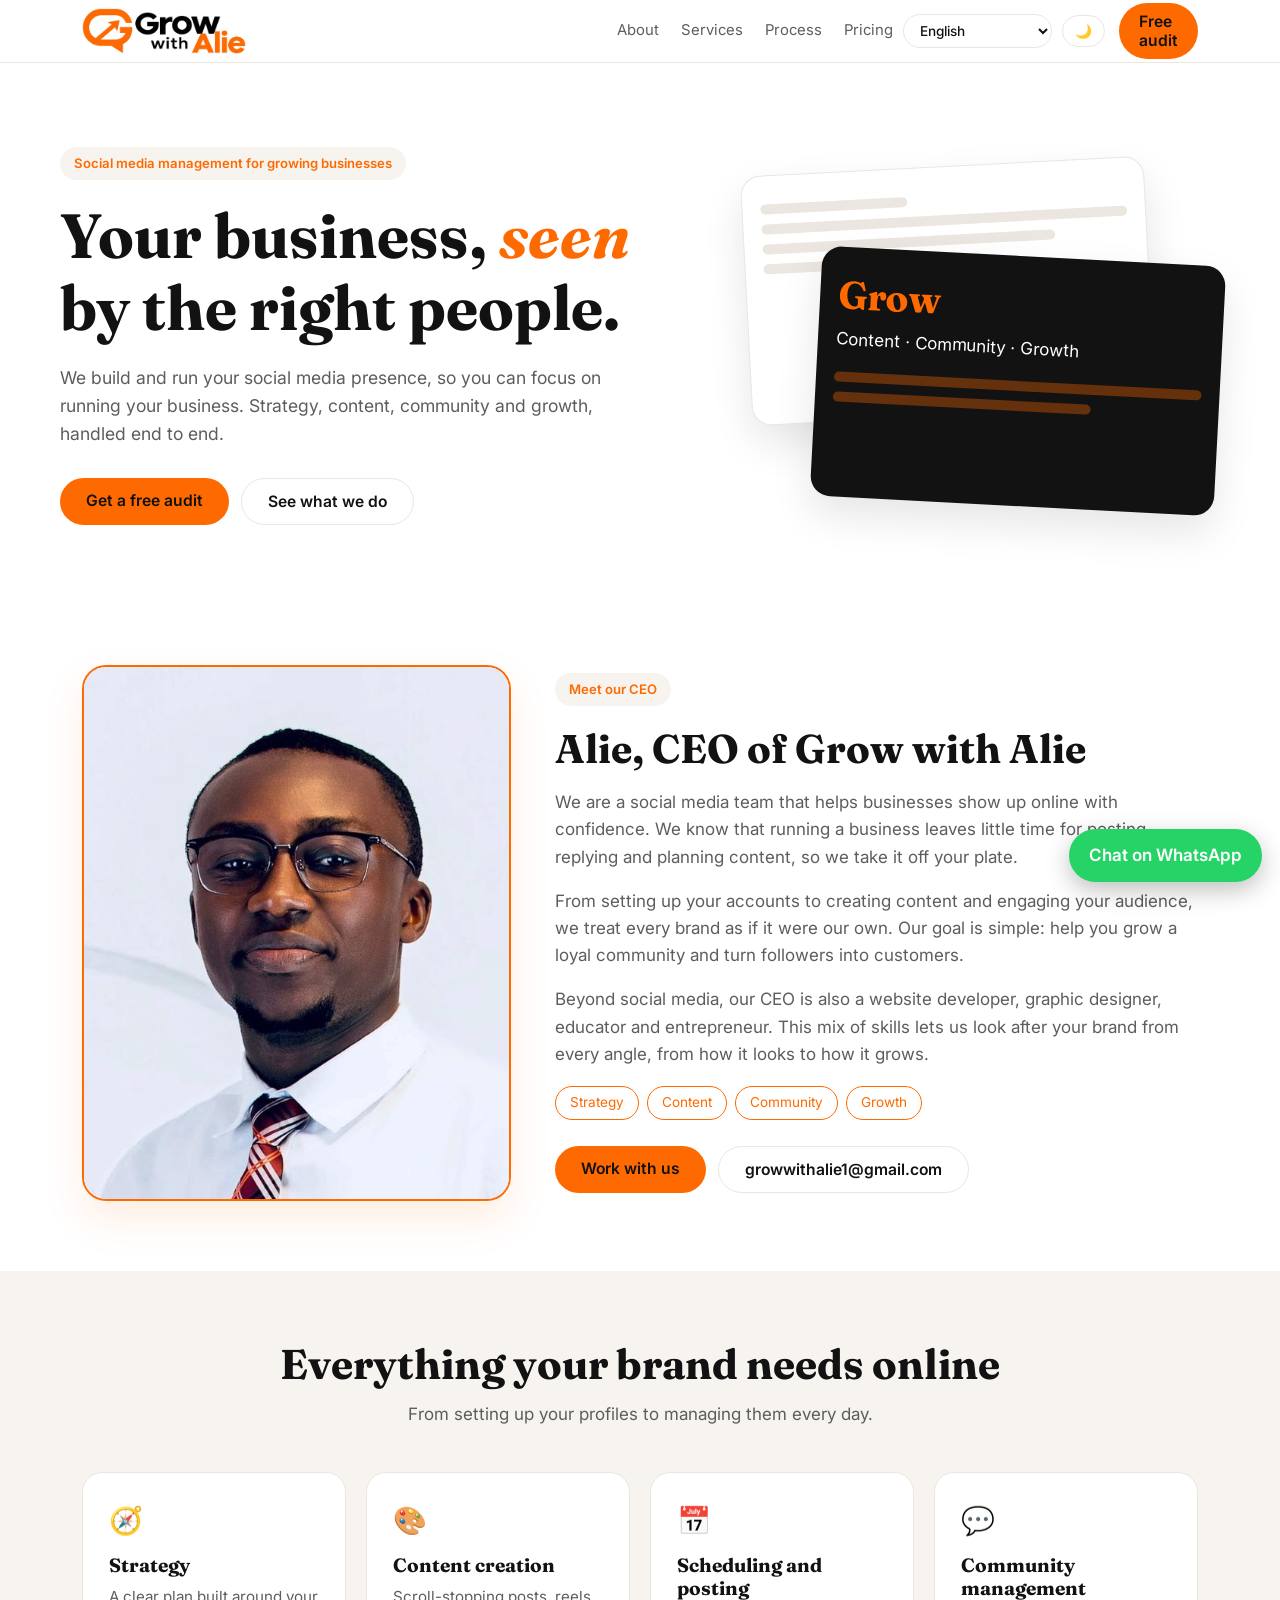
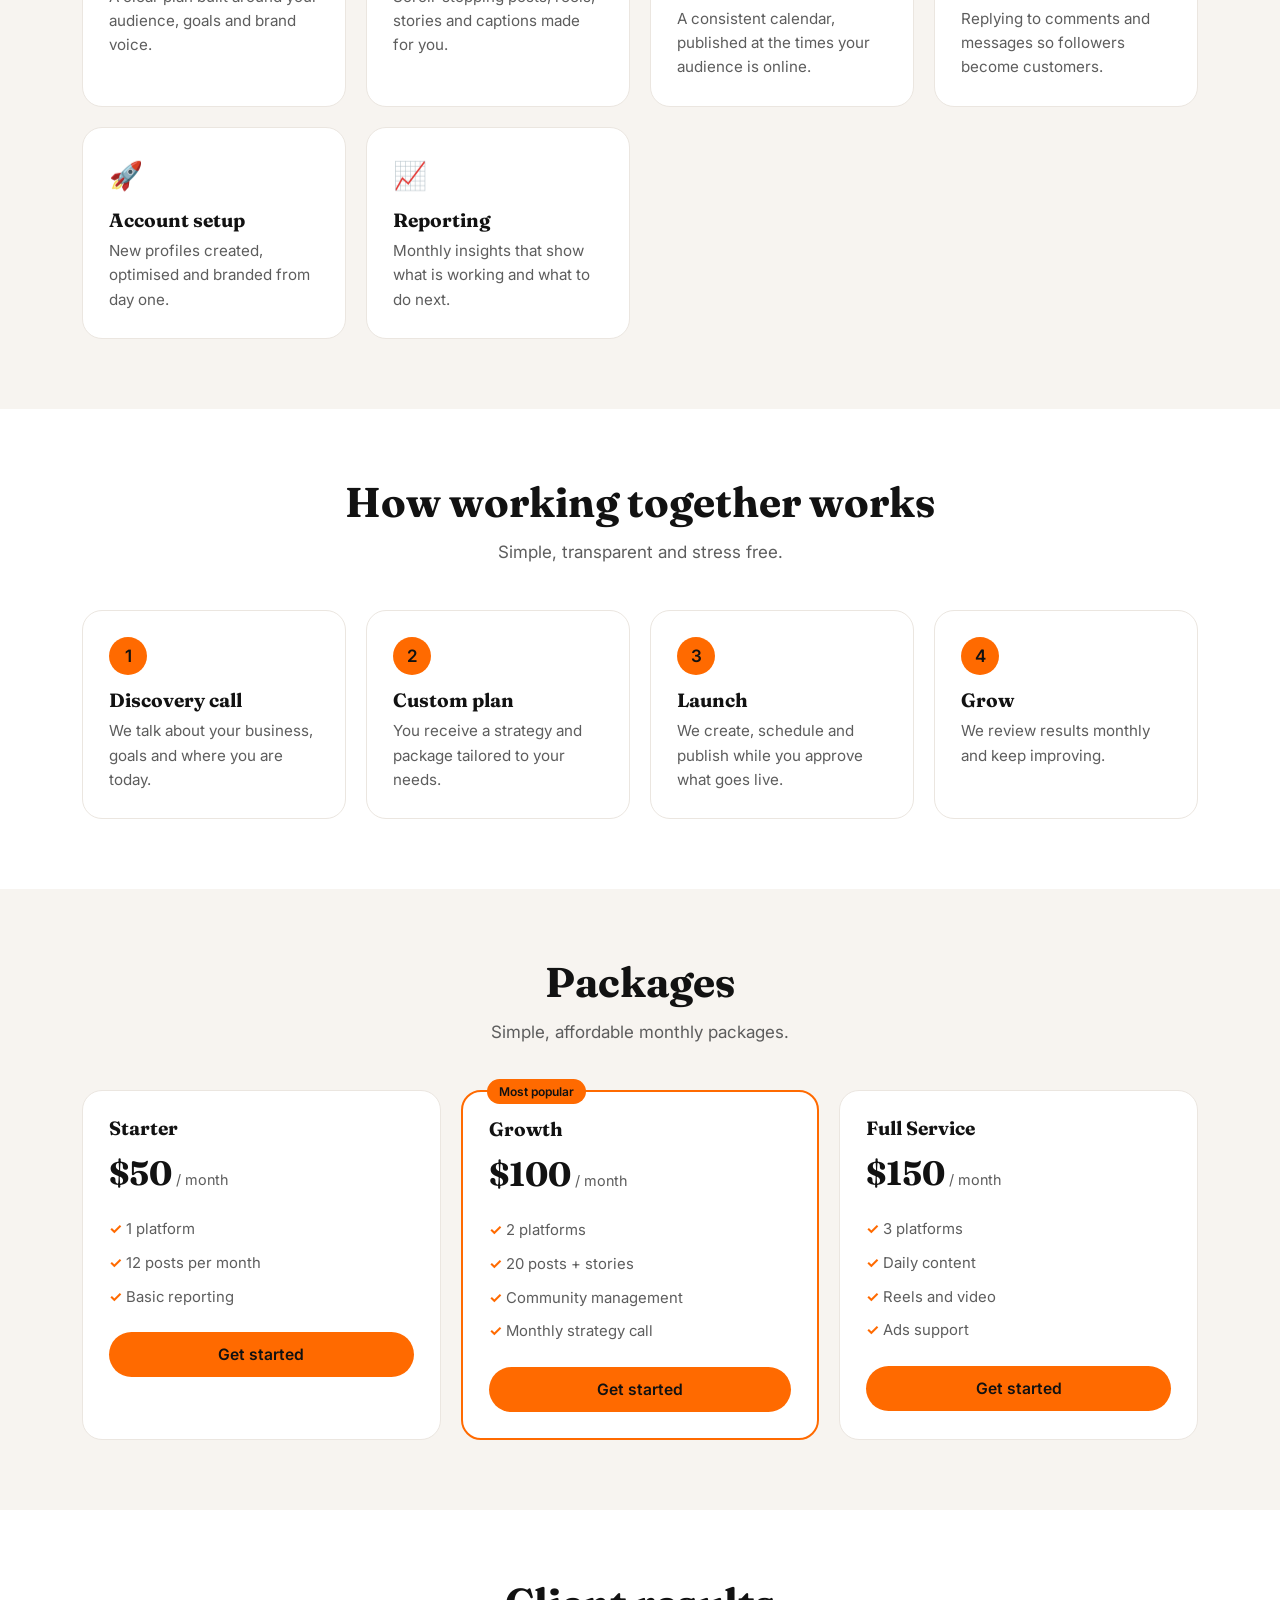
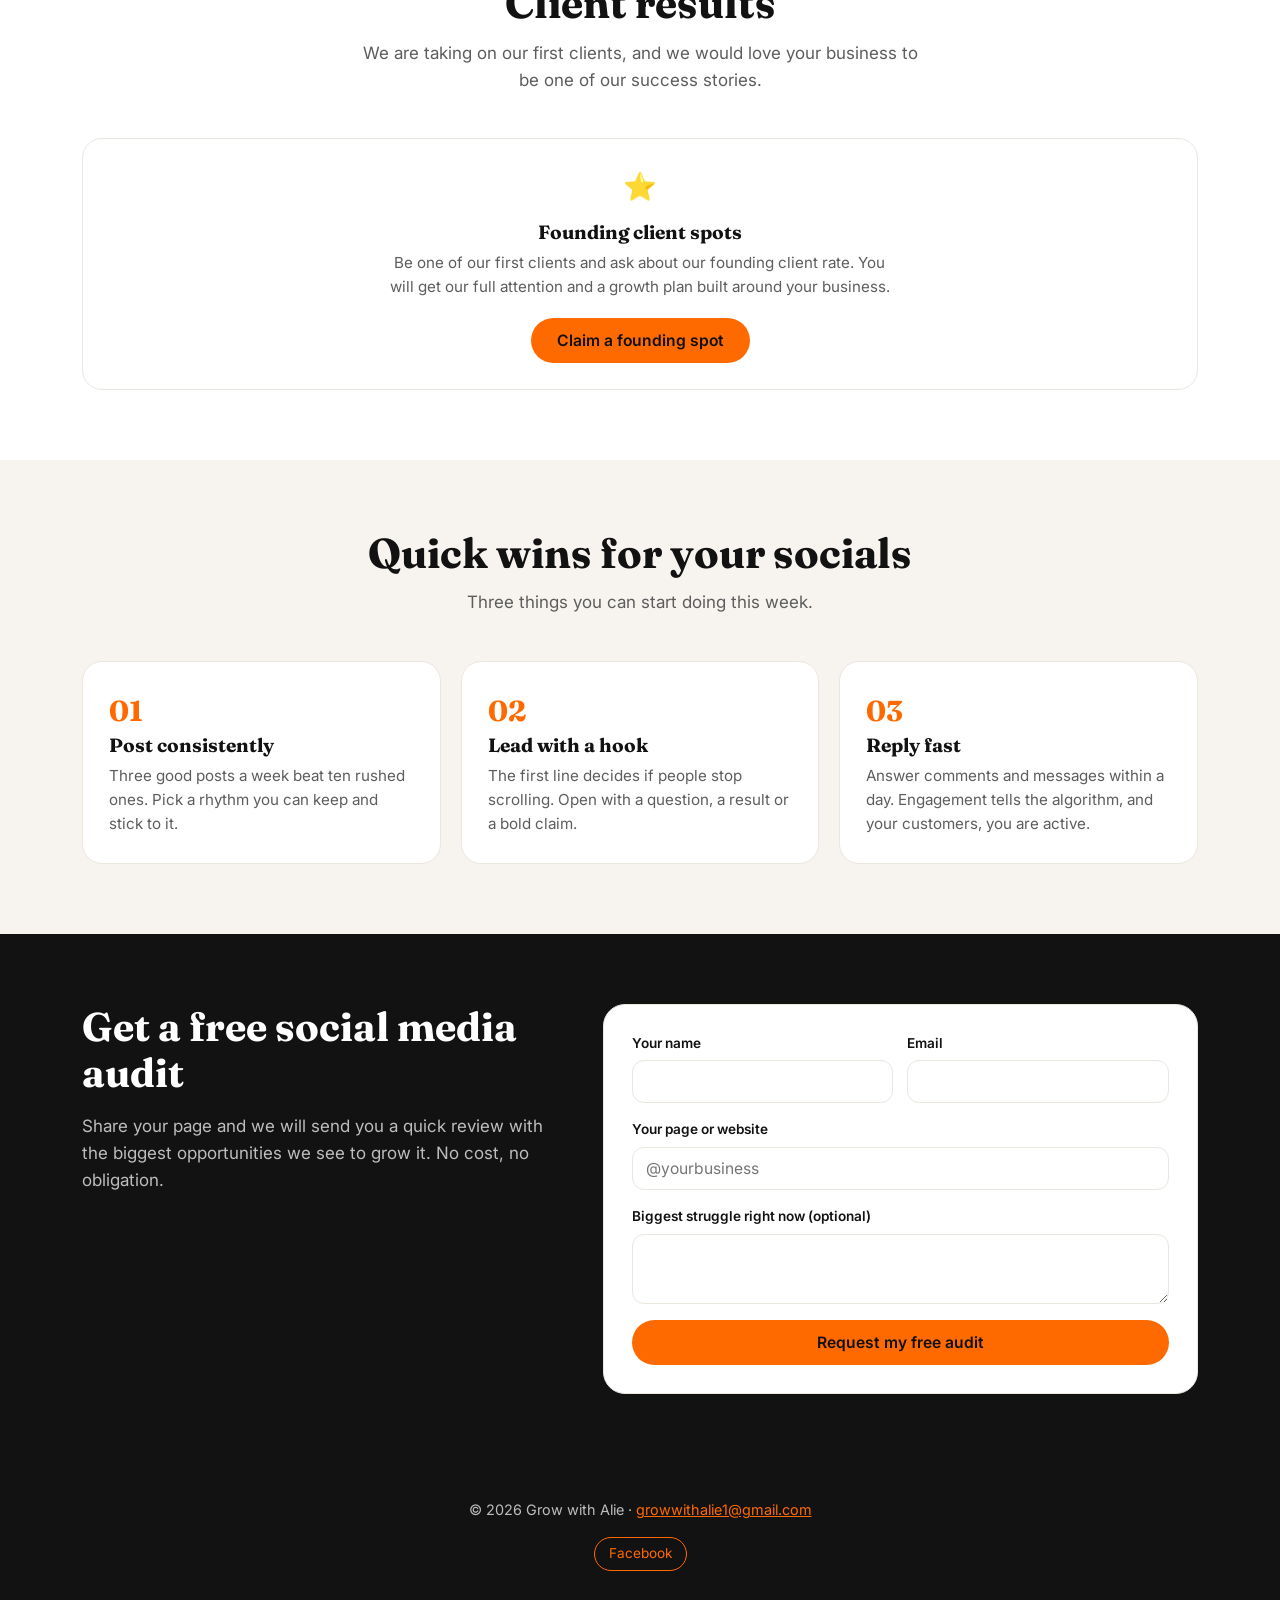
==== commit 3b5a652a: "Update website" ====
--- a/index.html
+++ b/index.html
@@ -108,8 +108,8 @@
 <div>
 <span class="eyebrow">Social media management for growing businesses</span>
 <h1>Your business, <em>seen</em> by the right people.</h1>
-<p>I build and run your social media presence, so you can focus on running your business. Strategy, content, community and growth, handled end to end.</p>
-<div class="cta"><a class="btn" href="#audit">Get a free audit</a><a class="btn ghost" href="#services">See what I do</a></div>
+<p>We build and run your social media presence, so you can focus on running your business. Strategy, content, community and growth, handled end to end.</p>
+<div class="cta"><a class="btn" href="#audit">Get a free audit</a><a class="btn ghost" href="#services">See what we do</a></div>
 </div>
 <div class="card-stack" aria-hidden="true">
 <div class="mock a"><div class="bar" style="width:40%"></div><div class="bar"></div><div class="bar" style="width:80%"></div><div class="bar" style="width:60%"></div></div>
@@ -120,13 +120,13 @@
 <section id="about"><div class="wrap about">
 <div class="ph"><img src="[data-uri]" alt="Alie, founder of Grow with Alie"></div>
 <div>
-<span class="eyebrow">Meet your social media manager</span>
-<h2>Hi, I’m Alie</h2>
-<p>I’m a social media manager who helps businesses show up online with confidence. I know that running a business leaves little time for posting, replying and planning content, so I take it off your plate.</p>
-<p>From setting up your accounts to creating content and engaging your audience, I treat every brand as if it were my own. My goal is simple: help you grow a loyal community and turn followers into customers.</p>
-<p>Beyond social media, I’m also a website developer, graphic designer, educator and entrepreneur. This mix of skills lets me look after your brand from every angle, from how it looks to how it grows.</p>
+<span class="eyebrow">Meet our CEO</span>
+<h2>Alie, CEO of Grow with Alie</h2>
+<p>We are a social media team that helps businesses show up online with confidence. We know that running a business leaves little time for posting, replying and planning content, so we take it off your plate.</p>
+<p>From setting up your accounts to creating content and engaging your audience, we treat every brand as if it were our own. Our goal is simple: help you grow a loyal community and turn followers into customers.</p>
+<p>Beyond social media, our CEO is also a website developer, graphic designer, educator and entrepreneur. This mix of skills lets us look after your brand from every angle, from how it looks to how it grows.</p>
 <div class="tags"><span>Strategy</span><span>Content</span><span>Community</span><span>Growth</span></div>
-<div class="cta" style="margin-top:26px"><a class="btn" href="mailto:growwithalie1@gmail.com">Work with me</a><a class="btn ghost" href="mailto:growwithalie1@gmail.com">growwithalie1@gmail.com</a></div>
+<div class="cta" style="margin-top:26px"><a class="btn" href="mailto:growwithalie1@gmail.com">Work with us</a><a class="btn ghost" href="mailto:growwithalie1@gmail.com">growwithalie1@gmail.com</a></div>
 </div></div></section>
 <section id="services" class="alt"><div class="wrap">
 <div class="sh"><h2>Everything your brand needs online</h2><p>From setting up your profiles to managing them every day.</p></div>
@@ -144,7 +144,7 @@
 <div class="grid">
 <div class="box step"><div class="n">1</div><h3>Discovery call</h3><p>We talk about your business, goals and where you are today.</p></div>
 <div class="box step"><div class="n">2</div><h3>Custom plan</h3><p>You receive a strategy and package tailored to your needs.</p></div>
-<div class="box step"><div class="n">3</div><h3>Launch</h3><p>I create, schedule and publish while you approve what goes live.</p></div>
+<div class="box step"><div class="n">3</div><h3>Launch</h3><p>We create, schedule and publish while you approve what goes live.</p></div>
 <div class="box step"><div class="n">4</div><h3>Grow</h3><p>We review results monthly and keep improving.</p></div>
 </div></div></section>
 
@@ -162,12 +162,13 @@
 <div class="box tip"><div class="k">02</div><h3>Lead with a hook</h3><p>The first line decides if people stop scrolling. Open with a question, a result or a bold claim.</p></div>
 <div class="box tip"><div class="k">03</div><h3>Reply fast</h3><p>Answer comments and messages within a day. Engagement tells the algorithm, and your customers, you are active.</p></div>
 </div></div></section>
-<section id="audit" class="dark"><div class="wrap book"><div class="book-info"><h2>Get a free social media audit</h2><p>Share your page and I will send you a quick review with the biggest opportunities I see to grow it. No cost, no obligation.</p></div>
+<section id="audit" class="dark"><div class="wrap book"><div class="book-info"><h2>Get a free social media audit</h2><p>Share your page and we will send you a quick review with the biggest opportunities we see to grow it. No cost, no obligation.</p></div>
 <div><form id="af"><div class="row"><label>Your name<input name="name" required></label><label>Email<input name="email" type="email" required></label></div>
 <label>Your page or website<input name="handle" placeholder="@yourbusiness" required></label>
 <label>Biggest struggle right now (optional)<textarea name="msg" style="min-height:70px"></textarea></label>
 <button class="btn" type="submit">Request my free audit</button></form>
-<div class="ok" id="aok"><div class="big">✅</div><h3>Almost done!</h3><p style="color:var(--muted)">Tap the button to send your audit request to my inbox.</p><a class="btn" id="amt" href="#">Email my audit request</a></div></div></div></section>
+<div class="ok" id="aok1"><div class="big">🎉</div><h3>Request sent!</h3><p style="color:var(--muted)">Thank you! We will reply to the email you gave us as soon as possible.</p></div>
+<div class="ok" id="aok"><div class="big">✅</div><h3>Almost done!</h3><p style="color:var(--muted)">Tap the button to send your audit request to our inbox.</p><a class="btn" id="amt" href="#">Email my audit request</a></div></div></div></section>
 
 </main>
 <div class="md" id="md" hidden><div class="mb"><button class="x" id="mx" aria-label="Close">×</button>
@@ -175,7 +176,7 @@
 <p style="margin:14px 0 0;color:var(--muted);font-size:.9rem">Send your payment to:</p>
 <div style="font-weight:600" id="mprov"></div><div class="nm" id="mnum"></div><div id="mname" style="color:var(--muted)"></div>
 <button class="btn" id="mc" type="button">Copy number</button>
-<ol style="margin-top:18px"><li>Open your mobile money app and send the amount above.</li><li>Tap the button below to send me your proof of payment on WhatsApp.</li><li>I will confirm and get your onboarding started.</li></ol>
+<ol style="margin-top:18px"><li>Open your mobile money app and send the amount above.</li><li>Tap the button below to send us your proof of payment on WhatsApp.</li><li>We will confirm and get your onboarding started.</li></ol>
 <a class="btn ghost" id="mw" target="_blank" rel="noopener">I have paid, send proof</a></div></div>
 <footer><div class="wrap">© <span id="y"></span> Grow with Alie · <a href="mailto:growwithalie1@gmail.com">growwithalie1@gmail.com</a><div class="soc" id="soc"></div></div></footer><a class="wa" id="wa" hidden>Chat on WhatsApp</a>
 
@@ -185,7 +186,7 @@
 /* ====== EDIT THESE SETTINGS ====== */
 var CONFIG={
  social:{Instagram:'',TikTok:'',LinkedIn:'',Facebook:'https://www.facebook.com/share/19sNyvkDTJ/'},
- whatsapp:'231779881549',          /* number with country code, e.g. 15551234567 */
+ whatsapp:'231555714637',          /* number with country code, e.g. 15551234567 */
  booking:'',           /* your Calendly / Cal.com link */
  pay:{Starter:'',Growth:'','Full Service':''}, /* Stripe / PayPal links */
  momo:{provider:'',number:'+231555714637',name:''}, /* mobile money: provider, number, account name */
@@ -200,22 +201,25 @@
 document.querySelectorAll('.pay').forEach(function(b){var u=CONFIG.pay[b.dataset.plan];if(u){b.href=u;b.target='_blank';b.textContent='Pay and start: '+b.dataset.plan}});
 var rg=document.getElementById('rg'),rp=document.getElementById('rp');
 if(CONFIG.results.length){rp.textContent='Real results for real businesses.';CONFIG.results.forEach(function(r){var d=document.createElement('div');d.className='box';var h=document.createElement('h3');h.textContent=r.biz;var p=document.createElement('p');p.textContent=r.result;var q=document.createElement('p');q.style.cssText='margin-top:10px;font-style:italic';q.textContent='“'+r.quote+'” – '+r.name;d.append(h,p,q);rg.appendChild(d)})}
-else{rp.textContent='I am taking on my first clients, and I would love your business to be one of my success stories.';rg.innerHTML='<div class="box" style="grid-column:1/-1;text-align:center"><div class="ic">⭐</div><h3>Founding client spots</h3><p style="max-width:34em;margin:0 auto 18px">Be one of my first clients and ask about my founding client rate. You will get my full attention and a growth plan built around your business.</p><a class="btn" href="mailto:growwithalie1@gmail.com?subject=Founding%20client%20spot">Claim a founding spot</a></div>'}
+else{rp.textContent='We are taking on our first clients, and we would love your business to be one of our success stories.';rg.innerHTML='<div class="box" style="grid-column:1/-1;text-align:center"><div class="ic">⭐</div><h3>Founding client spots</h3><p style="max-width:34em;margin:0 auto 18px">Be one of our first clients and ask about our founding client rate. You will get our full attention and a growth plan built around your business.</p><a class="btn" href="mailto:growwithalie1@gmail.com?subject=Founding%20client%20spot">Claim a founding spot</a></div>'}
 var M=CONFIG.momo,PR={Starter:50,Growth:100,'Full Service':150},md=document.getElementById('md');
 if(M.number){document.querySelectorAll('.pay').forEach(function(b){if(CONFIG.pay[b.dataset.plan])return;b.href='#';b.addEventListener('click',function(e){e.preventDefault();var pl=b.dataset.plan;
 document.getElementById('mp').textContent=pl+' package: $'+PR[pl];document.getElementById('mprov').textContent=M.provider||'Mobile money';document.getElementById('mnum').textContent=M.number;document.getElementById('mname').textContent=M.name?'Account name: '+M.name:'';
-document.getElementById('mw').href='https://wa.me/'+CONFIG.whatsapp.replace(/\D/g,'')+'?text='+encodeURIComponent('Hi Alie, I just paid for the '+pl+' package ($'+PR[pl]+'). Here is my proof of payment.');md.hidden=false})});
+document.getElementById('mw').href='https://wa.me/'+CONFIG.whatsapp.replace(/\D/g,'')+'?text='+encodeURIComponent('Hello Grow with Alie team, I just paid for the '+pl+' package ($'+PR[pl]+'). Here is my proof of payment.');md.hidden=false})});
 document.getElementById('mc').onclick=function(){try{navigator.clipboard.writeText(M.number);this.textContent='Copied!'}catch(x){this.textContent=M.number}};
 document.getElementById('mx').onclick=function(){md.hidden=true};md.onclick=function(e){if(e.target===md)md.hidden=true}}
 var af=document.getElementById('af');
 af.addEventListener('submit',function(e){e.preventDefault();var d={};new FormData(af).forEach(function(v,k){d[k]=String(v)});
 document.getElementById('amt').href='mailto:'+EM+'?subject='+encodeURIComponent('Free audit request: '+d.handle)+'&body='+encodeURIComponent('Name: '+d.name+'\nEmail: '+d.email+'\nPage: '+d.handle+'\nStruggle: '+d.msg);
-af.style.display='none';document.getElementById('aok').style.display='block'});
+var sb=af.querySelector('button');sb.disabled=true;
+function fb(){af.style.display='none';document.getElementById('aok').style.display='block'}
+function okk(){af.style.display='none';document.getElementById('aok1').style.display='block'}
+fetch('https://formsubmit.co/ajax/'+EM,{method:'POST',headers:{'Content-Type':'application/json','Accept':'application/json'},body:JSON.stringify({name:d.name,email:d.email,page:d.handle,struggle:d.msg,_subject:'New free audit request from '+d.name,_template:'table',_captcha:'false'})}).then(function(r){return r.json()}).then(function(j){if(j&&(j.success===true||j.success==='true'))okk();else fb()}).catch(fb)});
 })();
 
 (function(){
-var FR={"About": "À propos", "Process": "Processus", "Pricing": "Tarifs", "Free audit": "Audit gratuit", "Social media management for growing businesses": "Gestion des réseaux sociaux pour les entreprises en croissance", "Your business,": "Votre entreprise,", "seen": "vue", "by the right people.": "par les bonnes personnes.", "I build and run your social media presence, so you can focus on running your business. Strategy, content, community and growth, handled end to end.": "Je crée et gère votre présence sur les réseaux sociaux pour que vous puissiez vous concentrer sur votre activité. Stratégie, contenu, communauté et croissance, pris en charge de A à Z.", "Get a free audit": "Obtenir un audit gratuit", "See what I do": "Découvrez mon travail", "Content · Community · Growth": "Contenu · Communauté · Croissance", "Meet your social media manager": "Rencontrez votre community manager", "Hi, I’m Alie": "Bonjour, je suis Alie", "I’m a social media manager who helps businesses show up online with confidence. I know that running a business leaves little time for posting, replying and planning content, so I take it off your plate.": "Je suis community manager et j’aide les entreprises à se montrer en ligne avec confiance. Gérer une entreprise laisse peu de temps pour publier, répondre et planifier du contenu, alors je m’en charge.", "From setting up your accounts to creating content and engaging your audience, I treat every brand as if it were my own. My goal is simple: help you grow a loyal community and turn followers into customers.": "De la création de vos comptes à la production de contenu et à l’animation de votre audience, je traite chaque marque comme la mienne. Mon objectif est simple : vous aider à bâtir une communauté fidèle et à transformer vos abonnés en clients.", "Strategy": "Stratégie", "Content": "Contenu", "Community": "Communauté", "Growth": "Croissance", "Work with me": "Travaillons ensemble", "Everything your brand needs online": "Tout ce dont votre marque a besoin en ligne", "From setting up your profiles to managing them every day.": "De la création de vos profils à leur gestion au quotidien.", "A clear plan built around your audience, goals and brand voice.": "Un plan clair, basé sur votre audience, vos objectifs et la voix de votre marque.", "Content creation": "Création de contenu", "Scroll-stopping posts, reels, stories and captions made for you.": "Des publications, reels, stories et légendes qui captent l’attention, créés pour vous.", "Scheduling and posting": "Planification et publication", "A consistent calendar, published at the times your audience is online.": "Un calendrier régulier, publié quand votre audience est en ligne.", "Community management": "Gestion de communauté", "Replying to comments and messages so followers become customers.": "Répondre aux commentaires et aux messages pour que vos abonnés deviennent clients.", "Account setup": "Création de comptes", "New profiles created, optimised and branded from day one.": "Nouveaux profils créés, optimisés et à votre image dès le premier jour.", "Reporting": "Rapports", "Monthly insights that show what is working and what to do next.": "Des analyses mensuelles qui montrent ce qui fonctionne et la suite à donner.", "How working together works": "Comment fonctionne notre collaboration", "Simple, transparent and stress free.": "Simple, transparent et sans stress.", "Discovery call": "Appel de découverte", "We talk about your business, goals and where you are today.": "Nous parlons de votre entreprise, de vos objectifs et de votre situation actuelle.", "Custom plan": "Plan sur mesure", "You receive a strategy and package tailored to your needs.": "Vous recevez une stratégie et une offre adaptées à vos besoins.", "Launch": "Lancement", "I create, schedule and publish while you approve what goes live.": "Je crée, planifie et publie, et vous validez ce qui est mis en ligne.", "We review results monthly and keep improving.": "Nous analysons les résultats chaque mois et continuons à nous améliorer.", "Packages": "Offres", "Simple, affordable monthly packages.": "Des offres mensuelles simples et abordables.", "/ month": "/ mois", "1 platform": "1 plateforme", "12 posts per month": "12 publications par mois", "Basic reporting": "Rapports de base", "Get started": "Commencer", "2 platforms": "2 plateformes", "20 posts + stories": "20 publications + stories", "Monthly strategy call": "Appel stratégique mensuel", "Full Service": "Service complet", "3 platforms": "3 plateformes", "Daily content": "Contenu quotidien", "Reels and video": "Reels et vidéo", "Ads support": "Aide pour la publicité", "Client results": "Résultats clients", "Quick wins for your socials": "Des gains rapides pour vos réseaux", "Three things you can start doing this week.": "Trois choses à faire dès cette semaine.", "Post consistently": "Publiez régulièrement", "Three good posts a week beat ten rushed ones. Pick a rhythm you can keep and stick to it.": "Trois bonnes publications par semaine valent mieux que dix bâclées. Choisissez un rythme tenable et tenez-le.", "Lead with a hook": "Commencez par une accroche", "The first line decides if people stop scrolling. Open with a question, a result or a bold claim.": "La première ligne décide si l’on s’arrête de défiler. Ouvrez avec une question, un résultat ou une affirmation forte.", "Reply fast": "Répondez vite", "Answer comments and messages within a day. Engagement tells the algorithm, and your customers, you are active.": "Répondez aux commentaires et messages dans la journée. L’engagement montre à l’algorithme, et à vos clients, que vous êtes actif.", "Get a free social media audit": "Obtenez un audit gratuit de vos réseaux", "Share your page and I will send you a quick review with the biggest opportunities I see to grow it. No cost, no obligation.": "Partagez votre page et je vous enverrai un bilan rapide avec les plus grandes opportunités de croissance. Gratuit et sans engagement.", "Your name": "Votre nom", "Email": "E-mail", "Your page or website": "Votre page ou site web", "Biggest struggle right now (optional)": "Votre plus grand défi actuel (facultatif)", "Request my free audit": "Demander mon audit gratuit", "Almost done!": "Presque terminé !", "Tap the button to send your audit request to my inbox.": "Appuyez sur le bouton pour envoyer votre demande d’audit dans ma boîte mail.", "Email my audit request": "Envoyer ma demande par e-mail", "Pay with mobile money": "Payer par mobile money", "Send your payment to:": "Envoyez votre paiement à :", "Copy number": "Copier le numéro", "Open your mobile money app and send the amount above.": "Ouvrez votre application mobile money et envoyez le montant indiqué.", "Tap the button below to send me your proof of payment on WhatsApp.": "Appuyez sur le bouton ci-dessous pour m’envoyer votre preuve de paiement sur WhatsApp.", "I will confirm and get your onboarding started.": "Je confirme et je lance votre intégration.", "I have paid, send proof": "J’ai payé, envoyer la preuve", "Chat on WhatsApp": "Discuter sur WhatsApp", "I am taking on my first clients, and I would love your business to be one of my success stories.": "J’accueille mes premiers clients et j’aimerais que votre entreprise devienne l’une de mes réussites.", "Founding client spots": "Places de client fondateur", "Be one of my first clients and ask about my founding client rate. You will get my full attention and a growth plan built around your business.": "Soyez l’un de mes premiers clients et demandez mon tarif client fondateur. Vous aurez toute mon attention et un plan de croissance adapté à votre entreprise.", "Claim a founding spot": "Réserver une place fondatrice"};
-var D={fr:FR,es:{"Services": "Servicios", "About": "Sobre mí", "Process": "Proceso", "Pricing": "Precios", "Free audit": "Auditoría gratis", "Social media management for growing businesses": "Gestión de redes sociales para negocios en crecimiento", "Your business,": "Tu negocio,", "seen": "visto", "by the right people.": "por las personas adecuadas.", "I build and run your social media presence, so you can focus on running your business. Strategy, content, community and growth, handled end to end.": "Creo y gestiono tu presencia en redes sociales para que puedas centrarte en dirigir tu negocio. Estrategia, contenido, comunidad y crecimiento, todo de principio a fin.", "Get a free audit": "Obtén una auditoría gratis", "See what I do": "Mira lo que hago", "Content · Community · Growth": "Contenido · Comunidad · Crecimiento", "Meet your social media manager": "Conoce a tu community manager", "Hi, I’m Alie": "Hola, soy Alie", "I’m a social media manager who helps businesses show up online with confidence. I know that running a business leaves little time for posting, replying and planning content, so I take it off your plate.": "Soy community manager y ayudo a los negocios a mostrarse en línea con confianza. Dirigir un negocio deja poco tiempo para publicar, responder y planificar contenido, así que yo me encargo.", "From setting up your accounts to creating content and engaging your audience, I treat every brand as if it were my own. My goal is simple: help you grow a loyal community and turn followers into customers.": "Desde configurar tus cuentas hasta crear contenido e interactuar con tu audiencia, trato cada marca como si fuera mía. Mi objetivo es simple: ayudarte a crear una comunidad fiel y convertir seguidores en clientes.", "Strategy": "Estrategia", "Content": "Contenido", "Community": "Comunidad", "Growth": "Crecimiento", "Work with me": "Trabaja conmigo", "Everything your brand needs online": "Todo lo que tu marca necesita en línea", "From setting up your profiles to managing them every day.": "Desde configurar tus perfiles hasta gestionarlos cada día.", "A clear plan built around your audience, goals and brand voice.": "Un plan claro basado en tu audiencia, tus objetivos y la voz de tu marca.", "Content creation": "Creación de contenido", "Scroll-stopping posts, reels, stories and captions made for you.": "Publicaciones, reels, stories y textos que llaman la atención, hechos para ti.", "Scheduling and posting": "Programación y publicación", "A consistent calendar, published at the times your audience is online.": "Un calendario constante, publicado cuando tu audiencia está en línea.", "Community management": "Gestión de comunidad", "Replying to comments and messages so followers become customers.": "Responder comentarios y mensajes para que los seguidores se conviertan en clientes.", "Account setup": "Configuración de cuentas", "New profiles created, optimised and branded from day one.": "Perfiles nuevos creados, optimizados y con tu marca desde el primer día.", "Reporting": "Informes", "Monthly insights that show what is working and what to do next.": "Análisis mensuales que muestran qué funciona y qué hacer después.", "How working together works": "Cómo trabajamos juntos", "Simple, transparent and stress free.": "Simple, transparente y sin estrés.", "Discovery call": "Llamada de descubrimiento", "We talk about your business, goals and where you are today.": "Hablamos de tu negocio, tus objetivos y dónde estás hoy.", "Custom plan": "Plan personalizado", "You receive a strategy and package tailored to your needs.": "Recibes una estrategia y un paquete adaptados a tus necesidades.", "Launch": "Lanzamiento", "I create, schedule and publish while you approve what goes live.": "Yo creo, programo y publico, y tú apruebas lo que sale en vivo.", "We review results monthly and keep improving.": "Revisamos los resultados cada mes y seguimos mejorando.", "Packages": "Paquetes", "Simple, affordable monthly packages.": "Paquetes mensuales simples y asequibles.", "/ month": "/ mes", "1 platform": "1 plataforma", "12 posts per month": "12 publicaciones al mes", "Basic reporting": "Informes básicos", "Get started": "Empezar", "2 platforms": "2 plataformas", "20 posts + stories": "20 publicaciones + stories", "Monthly strategy call": "Llamada estratégica mensual", "Full Service": "Servicio completo", "3 platforms": "3 plataformas", "Daily content": "Contenido diario", "Reels and video": "Reels y video", "Ads support": "Apoyo en anuncios", "Client results": "Resultados de clientes", "Quick wins for your socials": "Victorias rápidas para tus redes", "Three things you can start doing this week.": "Tres cosas que puedes empezar a hacer esta semana.", "Post consistently": "Publica con constancia", "Three good posts a week beat ten rushed ones. Pick a rhythm you can keep and stick to it.": "Tres buenas publicaciones por semana valen más que diez apresuradas. Elige un ritmo que puedas mantener y cúmplelo.", "Lead with a hook": "Empieza con un gancho", "The first line decides if people stop scrolling. Open with a question, a result or a bold claim.": "La primera línea decide si la gente deja de desplazarse. Abre con una pregunta, un resultado o una afirmación audaz.", "Reply fast": "Responde rápido", "Answer comments and messages within a day. Engagement tells the algorithm, and your customers, you are active.": "Responde comentarios y mensajes en un día. La interacción le dice al algoritmo, y a tus clientes, que estás activo.", "Get a free social media audit": "Obtén una auditoría gratis de tus redes", "Share your page and I will send you a quick review with the biggest opportunities I see to grow it. No cost, no obligation.": "Comparte tu página y te enviaré una revisión rápida con las mayores oportunidades que veo para crecer. Sin costo ni compromiso.", "Your name": "Tu nombre", "Email": "Correo electrónico", "Your page or website": "Tu página o sitio web", "Biggest struggle right now (optional)": "Tu mayor dificultad ahora (opcional)", "Request my free audit": "Solicitar mi auditoría gratis", "Almost done!": "¡Casi listo!", "Tap the button to send your audit request to my inbox.": "Toca el botón para enviar tu solicitud de auditoría a mi correo.", "Email my audit request": "Enviar mi solicitud por correo", "Pay with mobile money": "Pagar con dinero móvil", "Send your payment to:": "Envía tu pago a:", "Copy number": "Copiar número", "Open your mobile money app and send the amount above.": "Abre tu app de dinero móvil y envía el monto indicado.", "Tap the button below to send me your proof of payment on WhatsApp.": "Toca el botón de abajo para enviarme tu comprobante de pago por WhatsApp.", "I will confirm and get your onboarding started.": "Yo confirmo y comienzo tu incorporación.", "I have paid, send proof": "Ya pagué, enviar comprobante", "Chat on WhatsApp": "Chatea por WhatsApp", "I am taking on my first clients, and I would love your business to be one of my success stories.": "Estoy aceptando a mis primeros clientes y me encantaría que tu negocio sea una de mis historias de éxito.", "Founding client spots": "Plazas de cliente fundador", "Be one of my first clients and ask about my founding client rate. You will get my full attention and a growth plan built around your business.": "Sé uno de mis primeros clientes y pregunta por mi tarifa de cliente fundador. Tendrás toda mi atención y un plan de crecimiento hecho para tu negocio.", "Claim a founding spot": "Reserva una plaza fundadora"},pt:{"Services": "Serviços", "About": "Sobre mim", "Process": "Processo", "Pricing": "Preços", "Free audit": "Auditoria grátis", "Social media management for growing businesses": "Gestão de redes sociais para negócios em crescimento", "Your business,": "Seu negócio,", "seen": "visto", "by the right people.": "pelas pessoas certas.", "I build and run your social media presence, so you can focus on running your business. Strategy, content, community and growth, handled end to end.": "Eu crio e gerencio sua presença nas redes sociais para você se concentrar em dirigir seu negócio. Estratégia, conteúdo, comunidade e crescimento, do início ao fim.", "Get a free audit": "Receba uma auditoria grátis", "See what I do": "Veja o que eu faço", "Content · Community · Growth": "Conteúdo · Comunidade · Crescimento", "Meet your social media manager": "Conheça seu gestor de redes sociais", "Hi, I’m Alie": "Olá, eu sou o Alie", "I’m a social media manager who helps businesses show up online with confidence. I know that running a business leaves little time for posting, replying and planning content, so I take it off your plate.": "Sou gestor de redes sociais e ajudo empresas a aparecerem online com confiança. Dirigir um negócio deixa pouco tempo para postar, responder e planejar conteúdo, então eu cuido disso.", "From setting up your accounts to creating content and engaging your audience, I treat every brand as if it were my own. My goal is simple: help you grow a loyal community and turn followers into customers.": "Da configuração das suas contas à criação de conteúdo e ao engajamento do seu público, trato cada marca como se fosse minha. Meu objetivo é simples: ajudar você a construir uma comunidade fiel e transformar seguidores em clientes.", "Strategy": "Estratégia", "Content": "Conteúdo", "Community": "Comunidade", "Growth": "Crescimento", "Work with me": "Trabalhe comigo", "Everything your brand needs online": "Tudo o que sua marca precisa online", "From setting up your profiles to managing them every day.": "Da configuração dos seus perfis à gestão diária deles.", "A clear plan built around your audience, goals and brand voice.": "Um plano claro baseado no seu público, nos seus objetivos e na voz da sua marca.", "Content creation": "Criação de conteúdo", "Scroll-stopping posts, reels, stories and captions made for you.": "Posts, reels, stories e legendas que prendem a atenção, feitos para você.", "Scheduling and posting": "Agendamento e publicação", "A consistent calendar, published at the times your audience is online.": "Um calendário consistente, publicado quando seu público está online.", "Community management": "Gestão de comunidade", "Replying to comments and messages so followers become customers.": "Responder comentários e mensagens para que seguidores virem clientes.", "Account setup": "Configuração de contas", "New profiles created, optimised and branded from day one.": "Perfis novos criados, otimizados e com a sua marca desde o primeiro dia.", "Reporting": "Relatórios", "Monthly insights that show what is working and what to do next.": "Análises mensais que mostram o que está funcionando e o que fazer a seguir.", "How working together works": "Como trabalhamos juntos", "Simple, transparent and stress free.": "Simples, transparente e sem estresse.", "Discovery call": "Chamada de descoberta", "We talk about your business, goals and where you are today.": "Conversamos sobre seu negócio, seus objetivos e onde você está hoje.", "Custom plan": "Plano personalizado", "You receive a strategy and package tailored to your needs.": "Você recebe uma estratégia e um pacote sob medida para suas necessidades.", "Launch": "Lançamento", "I create, schedule and publish while you approve what goes live.": "Eu crio, agendo e publico, e você aprova o que vai ao ar.", "We review results monthly and keep improving.": "Revisamos os resultados todo mês e continuamos melhorando.", "Packages": "Pacotes", "Simple, affordable monthly packages.": "Pacotes mensais simples e acessíveis.", "/ month": "/ mês", "1 platform": "1 plataforma", "12 posts per month": "12 posts por mês", "Basic reporting": "Relatórios básicos", "Get started": "Começar", "2 platforms": "2 plataformas", "20 posts + stories": "20 posts + stories", "Monthly strategy call": "Chamada estratégica mensal", "Full Service": "Serviço completo", "3 platforms": "3 plataformas", "Daily content": "Conteúdo diário", "Reels and video": "Reels e vídeo", "Ads support": "Apoio em anúncios", "Client results": "Resultados de clientes", "Quick wins for your socials": "Ganhos rápidos para suas redes", "Three things you can start doing this week.": "Três coisas que você pode começar a fazer esta semana.", "Post consistently": "Poste com consistência", "Three good posts a week beat ten rushed ones. Pick a rhythm you can keep and stick to it.": "Três bons posts por semana valem mais que dez apressados. Escolha um ritmo que você consiga manter e siga com ele.", "Lead with a hook": "Comece com um gancho", "The first line decides if people stop scrolling. Open with a question, a result or a bold claim.": "A primeira linha decide se as pessoas param de rolar. Abra com uma pergunta, um resultado ou uma afirmação ousada.", "Reply fast": "Responda rápido", "Answer comments and messages within a day. Engagement tells the algorithm, and your customers, you are active.": "Responda comentários e mensagens em até um dia. O engajamento mostra ao algoritmo, e aos seus clientes, que você está ativo.", "Get a free social media audit": "Receba uma auditoria grátis das suas redes", "Share your page and I will send you a quick review with the biggest opportunities I see to grow it. No cost, no obligation.": "Compartilhe sua página e eu enviarei uma análise rápida com as maiores oportunidades de crescimento que vejo. Sem custo e sem compromisso.", "Your name": "Seu nome", "Email": "E-mail", "Your page or website": "Sua página ou site", "Biggest struggle right now (optional)": "Sua maior dificuldade agora (opcional)", "Request my free audit": "Solicitar minha auditoria grátis", "Almost done!": "Quase lá!", "Tap the button to send your audit request to my inbox.": "Toque no botão para enviar seu pedido de auditoria para o meu e-mail.", "Email my audit request": "Enviar meu pedido por e-mail", "Pay with mobile money": "Pagar com dinheiro móvel", "Send your payment to:": "Envie seu pagamento para:", "Copy number": "Copiar número", "Open your mobile money app and send the amount above.": "Abra seu app de dinheiro móvel e envie o valor indicado.", "Tap the button below to send me your proof of payment on WhatsApp.": "Toque no botão abaixo para me enviar o comprovante de pagamento pelo WhatsApp.", "I will confirm and get your onboarding started.": "Eu confirmo e começo a sua integração.", "I have paid, send proof": "Já paguei, enviar comprovante", "Chat on WhatsApp": "Conversar no WhatsApp", "I am taking on my first clients, and I would love your business to be one of my success stories.": "Estou aceitando meus primeiros clientes e adoraria que seu negócio fosse uma das minhas histórias de sucesso.", "Founding client spots": "Vagas de cliente fundador", "Be one of my first clients and ask about my founding client rate. You will get my full attention and a growth plan built around your business.": "Seja um dos meus primeiros clientes e pergunte sobre minha tarifa de cliente fundador. Você terá toda a minha atenção e um plano de crescimento feito para o seu negócio.", "Claim a founding spot": "Garanta uma vaga de fundador"},ar:{"Services": "الخدمات", "About": "نبذة عني", "Process": "آلية العمل", "Pricing": "الأسعار", "Free audit": "تدقيق مجاني", "Social media management for growing businesses": "إدارة وسائل التواصل الاجتماعي للأعمال النامية", "Your business,": "عملك،", "seen": "يراه", "by the right people.": "الأشخاص المناسبون.", "I build and run your social media presence, so you can focus on running your business. Strategy, content, community and growth, handled end to end.": "أنشئ وأدير حضورك على وسائل التواصل الاجتماعي لتتفرغ لإدارة عملك. الاستراتيجية والمحتوى والمجتمع والنمو، من البداية إلى النهاية.", "Get a free audit": "احصل على تدقيق مجاني", "See what I do": "اطلع على ما أقدمه", "Content · Community · Growth": "المحتوى · المجتمع · النمو", "Meet your social media manager": "تعرّف على مدير حساباتك", "Hi, I’m Alie": "مرحباً، أنا Alie", "I’m a social media manager who helps businesses show up online with confidence. I know that running a business leaves little time for posting, replying and planning content, so I take it off your plate.": "أنا مدير وسائل تواصل اجتماعي أساعد الشركات على الظهور عبر الإنترنت بثقة. إدارة عمل تترك وقتاً قليلاً للنشر والرد وتخطيط المحتوى، لذلك أتولى ذلك عنك.", "From setting up your accounts to creating content and engaging your audience, I treat every brand as if it were my own. My goal is simple: help you grow a loyal community and turn followers into customers.": "من إعداد حساباتك إلى صناعة المحتوى والتفاعل مع جمهورك، أتعامل مع كل علامة كأنها علامتي. هدفي بسيط: مساعدتك على بناء مجتمع وفي وتحويل المتابعين إلى عملاء.", "Strategy": "الاستراتيجية", "Content": "المحتوى", "Community": "المجتمع", "Growth": "النمو", "Work with me": "اعمل معي", "Everything your brand needs online": "كل ما تحتاجه علامتك على الإنترنت", "From setting up your profiles to managing them every day.": "من إعداد ملفاتك الشخصية إلى إدارتها يومياً.", "A clear plan built around your audience, goals and brand voice.": "خطة واضحة مبنية على جمهورك وأهدافك وصوت علامتك.", "Content creation": "صناعة المحتوى", "Scroll-stopping posts, reels, stories and captions made for you.": "منشورات وريلز وستوريز وعناوين تجذب الانتباه، مصممة لك.", "Scheduling and posting": "الجدولة والنشر", "A consistent calendar, published at the times your audience is online.": "تقويم منتظم يُنشر في أوقات تواجد جمهورك.", "Community management": "إدارة المجتمع", "Replying to comments and messages so followers become customers.": "الرد على التعليقات والرسائل ليتحول المتابعون إلى عملاء.", "Account setup": "إعداد الحسابات", "New profiles created, optimised and branded from day one.": "ملفات جديدة تُنشأ وتُحسَّن وتحمل هوية علامتك منذ اليوم الأول.", "Reporting": "التقارير", "Monthly insights that show what is working and what to do next.": "رؤى شهرية توضح ما ينجح وما يجب فعله بعد ذلك.", "How working together works": "كيف نعمل معاً", "Simple, transparent and stress free.": "بسيط وشفاف وبلا ضغط.", "Discovery call": "مكالمة الاستكشاف", "We talk about your business, goals and where you are today.": "نتحدث عن عملك وأهدافك ووضعك الحالي.", "Custom plan": "خطة مخصصة", "You receive a strategy and package tailored to your needs.": "تحصل على استراتيجية وباقة مصممتين لاحتياجاتك.", "Launch": "الإطلاق", "I create, schedule and publish while you approve what goes live.": "أنا أنشئ وأجدول وأنشر، وأنت توافق على ما يُنشر.", "We review results monthly and keep improving.": "نراجع النتائج شهرياً ونواصل التحسين.", "Packages": "الباقات", "Simple, affordable monthly packages.": "باقات شهرية بسيطة وبأسعار مناسبة.", "/ month": "/ شهرياً", "1 platform": "منصة واحدة", "12 posts per month": "12 منشوراً شهرياً", "Basic reporting": "تقارير أساسية", "Get started": "ابدأ الآن", "2 platforms": "منصتان", "20 posts + stories": "20 منشوراً + ستوريز", "Monthly strategy call": "مكالمة استراتيجية شهرية", "Full Service": "الخدمة الكاملة", "3 platforms": "3 منصات", "Daily content": "محتوى يومي", "Reels and video": "ريلز وفيديو", "Ads support": "دعم الإعلانات", "Client results": "نتائج العملاء", "Quick wins for your socials": "نصائح سريعة لحساباتك", "Three things you can start doing this week.": "ثلاثة أمور يمكنك البدء بها هذا الأسبوع.", "Post consistently": "انشر بانتظام", "Three good posts a week beat ten rushed ones. Pick a rhythm you can keep and stick to it.": "ثلاثة منشورات جيدة أسبوعياً أفضل من عشرة متسرعة. اختر إيقاعاً يمكنك الالتزام به.", "Lead with a hook": "ابدأ بجملة جاذبة", "The first line decides if people stop scrolling. Open with a question, a result or a bold claim.": "السطر الأول يقرر ما إذا كان الناس سيتوقفون عن التمرير. ابدأ بسؤال أو نتيجة أو عبارة جريئة.", "Reply fast": "ردّ بسرعة", "Answer comments and messages within a day. Engagement tells the algorithm, and your customers, you are active.": "أجب عن التعليقات والرسائل خلال يوم. التفاعل يخبر الخوارزمية وعملاءك أنك نشط.", "Get a free social media audit": "احصل على تدقيق مجاني لحساباتك", "Share your page and I will send you a quick review with the biggest opportunities I see to grow it. No cost, no obligation.": "شارك صفحتك وسأرسل لك مراجعة سريعة بأكبر فرص النمو التي أراها. بلا تكلفة وبلا التزام.", "Your name": "اسمك", "Email": "البريد الإلكتروني", "Your page or website": "صفحتك أو موقعك", "Biggest struggle right now (optional)": "أكبر تحدٍّ لديك الآن (اختياري)", "Request my free audit": "اطلب تدقيقي المجاني", "Almost done!": "اقتربنا من الانتهاء!", "Tap the button to send your audit request to my inbox.": "اضغط الزر لإرسال طلب التدقيق إلى بريدي.", "Email my audit request": "أرسل طلب التدقيق بالبريد", "Pay with mobile money": "الدفع عبر المحفظة الإلكترونية", "Send your payment to:": "أرسل دفعتك إلى:", "Copy number": "انسخ الرقم", "Open your mobile money app and send the amount above.": "افتح تطبيق المحفظة الإلكترونية وأرسل المبلغ المذكور.", "Tap the button below to send me your proof of payment on WhatsApp.": "اضغط الزر أدناه لإرسال إثبات الدفع إليّ عبر واتساب.", "I will confirm and get your onboarding started.": "سأؤكد الدفع وأبدأ معك.", "I have paid, send proof": "لقد دفعت، أرسل الإثبات", "Chat on WhatsApp": "تحدث عبر واتساب", "I am taking on my first clients, and I would love your business to be one of my success stories.": "أستقبل أول عملائي، وسأسعد بأن يكون عملك إحدى قصص نجاحي.", "Founding client spots": "مقاعد العملاء المؤسسين", "Be one of my first clients and ask about my founding client rate. You will get my full attention and a growth plan built around your business.": "كن من أوائل عملائي واسأل عن سعر العميل المؤسس. ستحصل على كامل اهتمامي وخطة نمو مصممة لعملك.", "Claim a founding spot": "احجز مقعداً مؤسساً"},sw:{"Services": "Huduma", "About": "Kunihusu", "Process": "Mchakato", "Pricing": "Bei", "Free audit": "Ukaguzi wa bure", "Social media management for growing businesses": "Usimamizi wa mitandao ya kijamii kwa biashara zinazokua", "Your business,": "Biashara yako,", "seen": "ionekane", "by the right people.": "na watu sahihi.", "I build and run your social media presence, so you can focus on running your business. Strategy, content, community and growth, handled end to end.": "Ninaunda na kusimamia uwepo wako kwenye mitandao ya kijamii ili uzingatie kuendesha biashara yako. Mkakati, maudhui, jamii na ukuaji, vyote kuanzia mwanzo hadi mwisho.", "Get a free audit": "Pata ukaguzi wa bure", "See what I do": "Tazama ninachofanya", "Content · Community · Growth": "Maudhui · Jamii · Ukuaji", "Meet your social media manager": "Kutana na msimamizi wako wa mitandao ya kijamii", "Hi, I’m Alie": "Habari, mimi ni Alie", "I’m a social media manager who helps businesses show up online with confidence. I know that running a business leaves little time for posting, replying and planning content, so I take it off your plate.": "Mimi ni msimamizi wa mitandao ya kijamii ninayesaidia biashara kuonekana mtandaoni kwa uhakika. Kuendesha biashara kunaacha muda mdogo wa kuchapisha, kujibu na kupanga maudhui, kwa hiyo ninakusaidia.", "From setting up your accounts to creating content and engaging your audience, I treat every brand as if it were my own. My goal is simple: help you grow a loyal community and turn followers into customers.": "Kuanzia kuweka akaunti zako hadi kutengeneza maudhui na kuwashirikisha wateja, ninaichukulia kila chapa kama yangu. Lengo langu ni rahisi: kukusaidia kujenga jamii yenye uaminifu na kugeuza wafuasi kuwa wateja.", "Strategy": "Mkakati", "Content": "Maudhui", "Community": "Jamii", "Growth": "Ukuaji", "Work with me": "Fanya kazi nami", "Everything your brand needs online": "Kila kitu ambacho chapa yako inahitaji mtandaoni", "From setting up your profiles to managing them every day.": "Kuanzia kuweka wasifu wako hadi kuusimamia kila siku.", "A clear plan built around your audience, goals and brand voice.": "Mpango wazi unaozingatia hadhira yako, malengo na sauti ya chapa yako.", "Content creation": "Utengenezaji wa maudhui", "Scroll-stopping posts, reels, stories and captions made for you.": "Machapisho, reels, stories na maelezo yanayovutia, yaliyotengenezwa kwa ajili yako.", "Scheduling and posting": "Kupanga na kuchapisha", "A consistent calendar, published at the times your audience is online.": "Ratiba thabiti, inayochapishwa nyakati ambazo hadhira yako iko mtandaoni.", "Community management": "Usimamizi wa jamii", "Replying to comments and messages so followers become customers.": "Kujibu maoni na ujumbe ili wafuasi wawe wateja.", "Account setup": "Kuweka akaunti", "New profiles created, optimised and branded from day one.": "Wasifu mpya unaundwa, unaboreshwa na kupewa chapa yako tangu siku ya kwanza.", "Reporting": "Ripoti", "Monthly insights that show what is working and what to do next.": "Uchambuzi wa kila mwezi unaoonyesha kinachofanya kazi na cha kufanya baadaye.", "How working together works": "Jinsi tunavyofanya kazi pamoja", "Simple, transparent and stress free.": "Rahisi, wazi na bila usumbufu.", "Discovery call": "Simu ya utambulisho", "We talk about your business, goals and where you are today.": "Tunazungumza kuhusu biashara yako, malengo yako na ulipo sasa.", "Custom plan": "Mpango maalum", "You receive a strategy and package tailored to your needs.": "Unapokea mkakati na kifurushi vilivyoundwa kulingana na mahitaji yako.", "Launch": "Uzinduzi", "I create, schedule and publish while you approve what goes live.": "Mimi naunda, napanga na kuchapisha, nawe unaidhinisha kinachotoka.", "We review results monthly and keep improving.": "Tunapitia matokeo kila mwezi na kuendelea kuboresha.", "Packages": "Vifurushi", "Simple, affordable monthly packages.": "Vifurushi vya kila mwezi vilivyo rahisi na vya bei nafuu.", "/ month": "/ mwezi", "1 platform": "Jukwaa 1", "12 posts per month": "Machapisho 12 kwa mwezi", "Basic reporting": "Ripoti za msingi", "Get started": "Anza", "2 platforms": "Majukwaa 2", "20 posts + stories": "Machapisho 20 + stories", "Monthly strategy call": "Simu ya kimkakati ya kila mwezi", "Full Service": "Huduma kamili", "3 platforms": "Majukwaa 3", "Daily content": "Maudhui ya kila siku", "Reels and video": "Reels na video", "Ads support": "Msaada wa matangazo", "Client results": "Matokeo ya wateja", "Quick wins for your socials": "Ushindi wa haraka kwa mitandao yako", "Three things you can start doing this week.": "Mambo matatu unayoweza kuanza kufanya wiki hii.", "Post consistently": "Chapisha kwa uthabiti", "Three good posts a week beat ten rushed ones. Pick a rhythm you can keep and stick to it.": "Machapisho matatu mazuri kwa wiki ni bora kuliko kumi ya haraka-haraka. Chagua mwendo unaoweza kuudumisha.", "Lead with a hook": "Anza na kivutio", "The first line decides if people stop scrolling. Open with a question, a result or a bold claim.": "Mstari wa kwanza huamua kama watu wataacha kusogeza. Anza na swali, matokeo au kauli ya ujasiri.", "Reply fast": "Jibu haraka", "Answer comments and messages within a day. Engagement tells the algorithm, and your customers, you are active.": "Jibu maoni na ujumbe ndani ya siku moja. Ushirikiano unaonyesha algoriti, na wateja wako, kwamba uko hai.", "Get a free social media audit": "Pata ukaguzi wa bure wa mitandao yako", "Share your page and I will send you a quick review with the biggest opportunities I see to grow it. No cost, no obligation.": "Shiriki ukurasa wako nami nitakutumia tathmini fupi yenye fursa kubwa za kukua ninazoziona. Bila gharama wala ahadi.", "Your name": "Jina lako", "Email": "Barua pepe", "Your page or website": "Ukurasa wako au tovuti", "Biggest struggle right now (optional)": "Changamoto yako kubwa sasa (si lazima)", "Request my free audit": "Omba ukaguzi wangu wa bure", "Almost done!": "Karibu tumemaliza!", "Tap the button to send your audit request to my inbox.": "Bonyeza kitufe ili kutuma ombi lako la ukaguzi kwenye barua pepe yangu.", "Email my audit request": "Tuma ombi langu kwa barua pepe", "Pay with mobile money": "Lipa kwa pesa za simu", "Send your payment to:": "Tuma malipo yako kwa:", "Copy number": "Nakili namba", "Open your mobile money app and send the amount above.": "Fungua programu yako ya pesa za simu na utume kiasi kilichoonyeshwa.", "Tap the button below to send me your proof of payment on WhatsApp.": "Bonyeza kitufe hapa chini ili unitumie uthibitisho wa malipo kupitia WhatsApp.", "I will confirm and get your onboarding started.": "Nitathibitisha na kuanza kukuunganisha.", "I have paid, send proof": "Nimelipa, tuma uthibitisho", "Chat on WhatsApp": "Zungumza kupitia WhatsApp", "I am taking on my first clients, and I would love your business to be one of my success stories.": "Ninapokea wateja wangu wa kwanza, na ningependa biashara yako iwe mojawapo ya hadithi zangu za mafanikio.", "Founding client spots": "Nafasi za wateja waanzilishi", "Be one of my first clients and ask about my founding client rate. You will get my full attention and a growth plan built around your business.": "Kuwa mmoja wa wateja wangu wa kwanza na uulize kuhusu bei ya mteja mwanzilishi. Utapata umakini wangu wote na mpango wa ukuaji uliotengenezwa kwa biashara yako.", "Claim a founding spot": "Pata nafasi ya mwanzilishi"}};var K="Beyond social media, I’m also a website developer, graphic designer, educator and entrepreneur. This mix of skills lets me look after your brand from every angle, from how it looks to how it grows.";D.fr[K]="Au-delà des réseaux sociaux, je suis aussi développeur web, graphiste, formateur et entrepreneur. Cette combinaison de compétences me permet de m’occuper de votre marque sous tous les angles, de son apparence jusqu’à sa croissance.";D.es[K]="Además de las redes sociales, también soy desarrollador web, diseñador gráfico, educador y emprendedor. Esta combinación de habilidades me permite cuidar tu marca desde todos los ángulos, desde su imagen hasta su crecimiento.";D.pt[K]="Além das redes sociais, também sou desenvolvedor web, designer gráfico, educador e empreendedor. Essa combinação de habilidades me permite cuidar da sua marca de todos os ângulos, da aparência ao crescimento.";D.ar[K]="إلى جانب وسائل التواصل الاجتماعي، أعمل أيضاً مطور مواقع ومصمم جرافيك ومعلّماً ورائد أعمال. هذا التنوع في المهارات يتيح لي العناية بعلامتك من كل الجوانب، من مظهرها إلى نموها.";D.sw[K]="Zaidi ya mitandao ya kijamii, mimi pia ni msanidi wa tovuti, mbunifu wa michoro, mwalimu na mjasiriamali. Mchanganyiko huu wa ujuzi unaniwezesha kuitunza chapa yako kwa kila upande, kuanzia mwonekano wake hadi ukuaji wake.";var TX=[],w=document.createTreeWalker(document.body,NodeFilter.SHOW_TEXT),n;
+var FR={"About": "À propos", "Process": "Processus", "Pricing": "Tarifs", "Free audit": "Audit gratuit", "Social media management for growing businesses": "Gestion des réseaux sociaux pour les entreprises en croissance", "Your business,": "Votre entreprise,", "seen": "vue", "by the right people.": "par les bonnes personnes.", "We build and run your social media presence, so you can focus on running your business. Strategy, content, community and growth, handled end to end.": "Je crée et gère votre présence sur les réseaux sociaux pour que vous puissiez vous concentrer sur votre activité. Stratégie, contenu, communauté et croissance, pris en charge de A à Z.", "Get a free audit": "Obtenir un audit gratuit", "See what we do": "Découvrez mon travail", "Content · Community · Growth": "Contenu · Communauté · Croissance", "Meet our CEO": "Rencontrez votre community manager", "Alie, CEO of Grow with Alie": "Bonjour, je suis Alie", "We are a social media team that helps businesses show up online with confidence. We know that running a business leaves little time for posting, replying and planning content, so we take it off your plate.": "Je suis community manager et j’aide les entreprises à se montrer en ligne avec confiance. Gérer une entreprise laisse peu de temps pour publier, répondre et planifier du contenu, alors je m’en charge.", "From setting up your accounts to creating content and engaging your audience, we treat every brand as if it were our own. Our goal is simple: help you grow a loyal community and turn followers into customers.": "De la création de vos comptes à la production de contenu et à l’animation de votre audience, je traite chaque marque comme la mienne. Mon objectif est simple : vous aider à bâtir une communauté fidèle et à transformer vos abonnés en clients.", "Strategy": "Stratégie", "Content": "Contenu", "Community": "Communauté", "Growth": "Croissance", "Work with us": "Travaillons ensemble", "Everything your brand needs online": "Tout ce dont votre marque a besoin en ligne", "From setting up your profiles to managing them every day.": "De la création de vos profils à leur gestion au quotidien.", "A clear plan built around your audience, goals and brand voice.": "Un plan clair, basé sur votre audience, vos objectifs et la voix de votre marque.", "Content creation": "Création de contenu", "Scroll-stopping posts, reels, stories and captions made for you.": "Des publications, reels, stories et légendes qui captent l’attention, créés pour vous.", "Scheduling and posting": "Planification et publication", "A consistent calendar, published at the times your audience is online.": "Un calendrier régulier, publié quand votre audience est en ligne.", "Community management": "Gestion de communauté", "Replying to comments and messages so followers become customers.": "Répondre aux commentaires et aux messages pour que vos abonnés deviennent clients.", "Account setup": "Création de comptes", "New profiles created, optimised and branded from day one.": "Nouveaux profils créés, optimisés et à votre image dès le premier jour.", "Reporting": "Rapports", "Monthly insights that show what is working and what to do next.": "Des analyses mensuelles qui montrent ce qui fonctionne et la suite à donner.", "How working together works": "Comment fonctionne notre collaboration", "Simple, transparent and stress free.": "Simple, transparent et sans stress.", "Discovery call": "Appel de découverte", "We talk about your business, goals and where you are today.": "Nous parlons de votre entreprise, de vos objectifs et de votre situation actuelle.", "Custom plan": "Plan sur mesure", "You receive a strategy and package tailored to your needs.": "Vous recevez une stratégie et une offre adaptées à vos besoins.", "Launch": "Lancement", "We create, schedule and publish while you approve what goes live.": "Je crée, planifie et publie, et vous validez ce qui est mis en ligne.", "We review results monthly and keep improving.": "Nous analysons les résultats chaque mois et continuons à nous améliorer.", "Packages": "Offres", "Simple, affordable monthly packages.": "Des offres mensuelles simples et abordables.", "/ month": "/ mois", "1 platform": "1 plateforme", "12 posts per month": "12 publications par mois", "Basic reporting": "Rapports de base", "Get started": "Commencer", "2 platforms": "2 plateformes", "20 posts + stories": "20 publications + stories", "Monthly strategy call": "Appel stratégique mensuel", "Full Service": "Service complet", "3 platforms": "3 plateformes", "Daily content": "Contenu quotidien", "Reels and video": "Reels et vidéo", "Ads support": "Aide pour la publicité", "Client results": "Résultats clients", "Quick wins for your socials": "Des gains rapides pour vos réseaux", "Three things you can start doing this week.": "Trois choses à faire dès cette semaine.", "Post consistently": "Publiez régulièrement", "Three good posts a week beat ten rushed ones. Pick a rhythm you can keep and stick to it.": "Trois bonnes publications par semaine valent mieux que dix bâclées. Choisissez un rythme tenable et tenez-le.", "Lead with a hook": "Commencez par une accroche", "The first line decides if people stop scrolling. Open with a question, a result or a bold claim.": "La première ligne décide si l’on s’arrête de défiler. Ouvrez avec une question, un résultat ou une affirmation forte.", "Reply fast": "Répondez vite", "Answer comments and messages within a day. Engagement tells the algorithm, and your customers, you are active.": "Répondez aux commentaires et messages dans la journée. L’engagement montre à l’algorithme, et à vos clients, que vous êtes actif.", "Get a free social media audit": "Obtenez un audit gratuit de vos réseaux", "Share your page and we will send you a quick review with the biggest opportunities we see to grow it. No cost, no obligation.": "Partagez votre page et je vous enverrai un bilan rapide avec les plus grandes opportunités de croissance. Gratuit et sans engagement.", "Your name": "Votre nom", "Email": "E-mail", "Your page or website": "Votre page ou site web", "Biggest struggle right now (optional)": "Votre plus grand défi actuel (facultatif)", "Request my free audit": "Demander mon audit gratuit", "Almost done!": "Presque terminé !", "Tap the button to send your audit request to our inbox.": "Appuyez sur le bouton pour envoyer votre demande d’audit dans ma boîte mail.", "Email my audit request": "Envoyer ma demande par e-mail", "Pay with mobile money": "Payer par mobile money", "Send your payment to:": "Envoyez votre paiement à :", "Copy number": "Copier le numéro", "Open your mobile money app and send the amount above.": "Ouvrez votre application mobile money et envoyez le montant indiqué.", "Tap the button below to send us your proof of payment on WhatsApp.": "Appuyez sur le bouton ci-dessous pour m’envoyer votre preuve de paiement sur WhatsApp.", "We will confirm and get your onboarding started.": "Je confirme et je lance votre intégration.", "I have paid, send proof": "J’ai payé, envoyer la preuve", "Chat on WhatsApp": "Discuter sur WhatsApp", "We are taking on our first clients, and we would love your business to be one of our success stories.": "J’accueille mes premiers clients et j’aimerais que votre entreprise devienne l’une de mes réussites.", "Founding client spots": "Places de client fondateur", "Be one of our first clients and ask about our founding client rate. You will get our full attention and a growth plan built around your business.": "Soyez l’un de mes premiers clients et demandez mon tarif client fondateur. Vous aurez toute mon attention et un plan de croissance adapté à votre entreprise.", "Claim a founding spot": "Réserver une place fondatrice"};
+var D={fr:FR,es:{"Services": "Servicios", "About": "Sobre mí", "Process": "Proceso", "Pricing": "Precios", "Free audit": "Auditoría gratis", "Social media management for growing businesses": "Gestión de redes sociales para negocios en crecimiento", "Your business,": "Tu negocio,", "seen": "visto", "by the right people.": "por las personas adecuadas.", "We build and run your social media presence, so you can focus on running your business. Strategy, content, community and growth, handled end to end.": "Creo y gestiono tu presencia en redes sociales para que puedas centrarte en dirigir tu negocio. Estrategia, contenido, comunidad y crecimiento, todo de principio a fin.", "Get a free audit": "Obtén una auditoría gratis", "See what we do": "Mira lo que hago", "Content · Community · Growth": "Contenido · Comunidad · Crecimiento", "Meet our CEO": "Conoce a tu community manager", "Alie, CEO of Grow with Alie": "Hola, soy Alie", "We are a social media team that helps businesses show up online with confidence. We know that running a business leaves little time for posting, replying and planning content, so we take it off your plate.": "Soy community manager y ayudo a los negocios a mostrarse en línea con confianza. Dirigir un negocio deja poco tiempo para publicar, responder y planificar contenido, así que yo me encargo.", "From setting up your accounts to creating content and engaging your audience, we treat every brand as if it were our own. Our goal is simple: help you grow a loyal community and turn followers into customers.": "Desde configurar tus cuentas hasta crear contenido e interactuar con tu audiencia, trato cada marca como si fuera mía. Mi objetivo es simple: ayudarte a crear una comunidad fiel y convertir seguidores en clientes.", "Strategy": "Estrategia", "Content": "Contenido", "Community": "Comunidad", "Growth": "Crecimiento", "Work with us": "Trabaja conmigo", "Everything your brand needs online": "Todo lo que tu marca necesita en línea", "From setting up your profiles to managing them every day.": "Desde configurar tus perfiles hasta gestionarlos cada día.", "A clear plan built around your audience, goals and brand voice.": "Un plan claro basado en tu audiencia, tus objetivos y la voz de tu marca.", "Content creation": "Creación de contenido", "Scroll-stopping posts, reels, stories and captions made for you.": "Publicaciones, reels, stories y textos que llaman la atención, hechos para ti.", "Scheduling and posting": "Programación y publicación", "A consistent calendar, published at the times your audience is online.": "Un calendario constante, publicado cuando tu audiencia está en línea.", "Community management": "Gestión de comunidad", "Replying to comments and messages so followers become customers.": "Responder comentarios y mensajes para que los seguidores se conviertan en clientes.", "Account setup": "Configuración de cuentas", "New profiles created, optimised and branded from day one.": "Perfiles nuevos creados, optimizados y con tu marca desde el primer día.", "Reporting": "Informes", "Monthly insights that show what is working and what to do next.": "Análisis mensuales que muestran qué funciona y qué hacer después.", "How working together works": "Cómo trabajamos juntos", "Simple, transparent and stress free.": "Simple, transparente y sin estrés.", "Discovery call": "Llamada de descubrimiento", "We talk about your business, goals and where you are today.": "Hablamos de tu negocio, tus objetivos y dónde estás hoy.", "Custom plan": "Plan personalizado", "You receive a strategy and package tailored to your needs.": "Recibes una estrategia y un paquete adaptados a tus necesidades.", "Launch": "Lanzamiento", "We create, schedule and publish while you approve what goes live.": "Yo creo, programo y publico, y tú apruebas lo que sale en vivo.", "We review results monthly and keep improving.": "Revisamos los resultados cada mes y seguimos mejorando.", "Packages": "Paquetes", "Simple, affordable monthly packages.": "Paquetes mensuales simples y asequibles.", "/ month": "/ mes", "1 platform": "1 plataforma", "12 posts per month": "12 publicaciones al mes", "Basic reporting": "Informes básicos", "Get started": "Empezar", "2 platforms": "2 plataformas", "20 posts + stories": "20 publicaciones + stories", "Monthly strategy call": "Llamada estratégica mensual", "Full Service": "Servicio completo", "3 platforms": "3 plataformas", "Daily content": "Contenido diario", "Reels and video": "Reels y video", "Ads support": "Apoyo en anuncios", "Client results": "Resultados de clientes", "Quick wins for your socials": "Victorias rápidas para tus redes", "Three things you can start doing this week.": "Tres cosas que puedes empezar a hacer esta semana.", "Post consistently": "Publica con constancia", "Three good posts a week beat ten rushed ones. Pick a rhythm you can keep and stick to it.": "Tres buenas publicaciones por semana valen más que diez apresuradas. Elige un ritmo que puedas mantener y cúmplelo.", "Lead with a hook": "Empieza con un gancho", "The first line decides if people stop scrolling. Open with a question, a result or a bold claim.": "La primera línea decide si la gente deja de desplazarse. Abre con una pregunta, un resultado o una afirmación audaz.", "Reply fast": "Responde rápido", "Answer comments and messages within a day. Engagement tells the algorithm, and your customers, you are active.": "Responde comentarios y mensajes en un día. La interacción le dice al algoritmo, y a tus clientes, que estás activo.", "Get a free social media audit": "Obtén una auditoría gratis de tus redes", "Share your page and we will send you a quick review with the biggest opportunities we see to grow it. No cost, no obligation.": "Comparte tu página y te enviaré una revisión rápida con las mayores oportunidades que veo para crecer. Sin costo ni compromiso.", "Your name": "Tu nombre", "Email": "Correo electrónico", "Your page or website": "Tu página o sitio web", "Biggest struggle right now (optional)": "Tu mayor dificultad ahora (opcional)", "Request my free audit": "Solicitar mi auditoría gratis", "Almost done!": "¡Casi listo!", "Tap the button to send your audit request to our inbox.": "Toca el botón para enviar tu solicitud de auditoría a mi correo.", "Email my audit request": "Enviar mi solicitud por correo", "Pay with mobile money": "Pagar con dinero móvil", "Send your payment to:": "Envía tu pago a:", "Copy number": "Copiar número", "Open your mobile money app and send the amount above.": "Abre tu app de dinero móvil y envía el monto indicado.", "Tap the button below to send us your proof of payment on WhatsApp.": "Toca el botón de abajo para enviarme tu comprobante de pago por WhatsApp.", "We will confirm and get your onboarding started.": "Yo confirmo y comienzo tu incorporación.", "I have paid, send proof": "Ya pagué, enviar comprobante", "Chat on WhatsApp": "Chatea por WhatsApp", "We are taking on our first clients, and we would love your business to be one of our success stories.": "Estoy aceptando a mis primeros clientes y me encantaría que tu negocio sea una de mis historias de éxito.", "Founding client spots": "Plazas de cliente fundador", "Be one of our first clients and ask about our founding client rate. You will get our full attention and a growth plan built around your business.": "Sé uno de mis primeros clientes y pregunta por mi tarifa de cliente fundador. Tendrás toda mi atención y un plan de crecimiento hecho para tu negocio.", "Claim a founding spot": "Reserva una plaza fundadora"},pt:{"Services": "Serviços", "About": "Sobre mim", "Process": "Processo", "Pricing": "Preços", "Free audit": "Auditoria grátis", "Social media management for growing businesses": "Gestão de redes sociais para negócios em crescimento", "Your business,": "Seu negócio,", "seen": "visto", "by the right people.": "pelas pessoas certas.", "We build and run your social media presence, so you can focus on running your business. Strategy, content, community and growth, handled end to end.": "Eu crio e gerencio sua presença nas redes sociais para você se concentrar em dirigir seu negócio. Estratégia, conteúdo, comunidade e crescimento, do início ao fim.", "Get a free audit": "Receba uma auditoria grátis", "See what we do": "Veja o que eu faço", "Content · Community · Growth": "Conteúdo · Comunidade · Crescimento", "Meet our CEO": "Conheça seu gestor de redes sociais", "Alie, CEO of Grow with Alie": "Olá, eu sou o Alie", "We are a social media team that helps businesses show up online with confidence. We know that running a business leaves little time for posting, replying and planning content, so we take it off your plate.": "Sou gestor de redes sociais e ajudo empresas a aparecerem online com confiança. Dirigir um negócio deixa pouco tempo para postar, responder e planejar conteúdo, então eu cuido disso.", "From setting up your accounts to creating content and engaging your audience, we treat every brand as if it were our own. Our goal is simple: help you grow a loyal community and turn followers into customers.": "Da configuração das suas contas à criação de conteúdo e ao engajamento do seu público, trato cada marca como se fosse minha. Meu objetivo é simples: ajudar você a construir uma comunidade fiel e transformar seguidores em clientes.", "Strategy": "Estratégia", "Content": "Conteúdo", "Community": "Comunidade", "Growth": "Crescimento", "Work with us": "Trabalhe comigo", "Everything your brand needs online": "Tudo o que sua marca precisa online", "From setting up your profiles to managing them every day.": "Da configuração dos seus perfis à gestão diária deles.", "A clear plan built around your audience, goals and brand voice.": "Um plano claro baseado no seu público, nos seus objetivos e na voz da sua marca.", "Content creation": "Criação de conteúdo", "Scroll-stopping posts, reels, stories and captions made for you.": "Posts, reels, stories e legendas que prendem a atenção, feitos para você.", "Scheduling and posting": "Agendamento e publicação", "A consistent calendar, published at the times your audience is online.": "Um calendário consistente, publicado quando seu público está online.", "Community management": "Gestão de comunidade", "Replying to comments and messages so followers become customers.": "Responder comentários e mensagens para que seguidores virem clientes.", "Account setup": "Configuração de contas", "New profiles created, optimised and branded from day one.": "Perfis novos criados, otimizados e com a sua marca desde o primeiro dia.", "Reporting": "Relatórios", "Monthly insights that show what is working and what to do next.": "Análises mensais que mostram o que está funcionando e o que fazer a seguir.", "How working together works": "Como trabalhamos juntos", "Simple, transparent and stress free.": "Simples, transparente e sem estresse.", "Discovery call": "Chamada de descoberta", "We talk about your business, goals and where you are today.": "Conversamos sobre seu negócio, seus objetivos e onde você está hoje.", "Custom plan": "Plano personalizado", "You receive a strategy and package tailored to your needs.": "Você recebe uma estratégia e um pacote sob medida para suas necessidades.", "Launch": "Lançamento", "We create, schedule and publish while you approve what goes live.": "Eu crio, agendo e publico, e você aprova o que vai ao ar.", "We review results monthly and keep improving.": "Revisamos os resultados todo mês e continuamos melhorando.", "Packages": "Pacotes", "Simple, affordable monthly packages.": "Pacotes mensais simples e acessíveis.", "/ month": "/ mês", "1 platform": "1 plataforma", "12 posts per month": "12 posts por mês", "Basic reporting": "Relatórios básicos", "Get started": "Começar", "2 platforms": "2 plataformas", "20 posts + stories": "20 posts + stories", "Monthly strategy call": "Chamada estratégica mensal", "Full Service": "Serviço completo", "3 platforms": "3 plataformas", "Daily content": "Conteúdo diário", "Reels and video": "Reels e vídeo", "Ads support": "Apoio em anúncios", "Client results": "Resultados de clientes", "Quick wins for your socials": "Ganhos rápidos para suas redes", "Three things you can start doing this week.": "Três coisas que você pode começar a fazer esta semana.", "Post consistently": "Poste com consistência", "Three good posts a week beat ten rushed ones. Pick a rhythm you can keep and stick to it.": "Três bons posts por semana valem mais que dez apressados. Escolha um ritmo que você consiga manter e siga com ele.", "Lead with a hook": "Comece com um gancho", "The first line decides if people stop scrolling. Open with a question, a result or a bold claim.": "A primeira linha decide se as pessoas param de rolar. Abra com uma pergunta, um resultado ou uma afirmação ousada.", "Reply fast": "Responda rápido", "Answer comments and messages within a day. Engagement tells the algorithm, and your customers, you are active.": "Responda comentários e mensagens em até um dia. O engajamento mostra ao algoritmo, e aos seus clientes, que você está ativo.", "Get a free social media audit": "Receba uma auditoria grátis das suas redes", "Share your page and we will send you a quick review with the biggest opportunities we see to grow it. No cost, no obligation.": "Compartilhe sua página e eu enviarei uma análise rápida com as maiores oportunidades de crescimento que vejo. Sem custo e sem compromisso.", "Your name": "Seu nome", "Email": "E-mail", "Your page or website": "Sua página ou site", "Biggest struggle right now (optional)": "Sua maior dificuldade agora (opcional)", "Request my free audit": "Solicitar minha auditoria grátis", "Almost done!": "Quase lá!", "Tap the button to send your audit request to our inbox.": "Toque no botão para enviar seu pedido de auditoria para o meu e-mail.", "Email my audit request": "Enviar meu pedido por e-mail", "Pay with mobile money": "Pagar com dinheiro móvel", "Send your payment to:": "Envie seu pagamento para:", "Copy number": "Copiar número", "Open your mobile money app and send the amount above.": "Abra seu app de dinheiro móvel e envie o valor indicado.", "Tap the button below to send us your proof of payment on WhatsApp.": "Toque no botão abaixo para me enviar o comprovante de pagamento pelo WhatsApp.", "We will confirm and get your onboarding started.": "Eu confirmo e começo a sua integração.", "I have paid, send proof": "Já paguei, enviar comprovante", "Chat on WhatsApp": "Conversar no WhatsApp", "We are taking on our first clients, and we would love your business to be one of our success stories.": "Estou aceitando meus primeiros clientes e adoraria que seu negócio fosse uma das minhas histórias de sucesso.", "Founding client spots": "Vagas de cliente fundador", "Be one of our first clients and ask about our founding client rate. You will get our full attention and a growth plan built around your business.": "Seja um dos meus primeiros clientes e pergunte sobre minha tarifa de cliente fundador. Você terá toda a minha atenção e um plano de crescimento feito para o seu negócio.", "Claim a founding spot": "Garanta uma vaga de fundador"},ar:{"Services": "الخدمات", "About": "نبذة عني", "Process": "آلية العمل", "Pricing": "الأسعار", "Free audit": "تدقيق مجاني", "Social media management for growing businesses": "إدارة وسائل التواصل الاجتماعي للأعمال النامية", "Your business,": "عملك،", "seen": "يراه", "by the right people.": "الأشخاص المناسبون.", "We build and run your social media presence, so you can focus on running your business. Strategy, content, community and growth, handled end to end.": "أنشئ وأدير حضورك على وسائل التواصل الاجتماعي لتتفرغ لإدارة عملك. الاستراتيجية والمحتوى والمجتمع والنمو، من البداية إلى النهاية.", "Get a free audit": "احصل على تدقيق مجاني", "See what we do": "اطلع على ما أقدمه", "Content · Community · Growth": "المحتوى · المجتمع · النمو", "Meet our CEO": "تعرّف على مدير حساباتك", "Alie, CEO of Grow with Alie": "مرحباً، أنا Alie", "We are a social media team that helps businesses show up online with confidence. We know that running a business leaves little time for posting, replying and planning content, so we take it off your plate.": "أنا مدير وسائل تواصل اجتماعي أساعد الشركات على الظهور عبر الإنترنت بثقة. إدارة عمل تترك وقتاً قليلاً للنشر والرد وتخطيط المحتوى، لذلك أتولى ذلك عنك.", "From setting up your accounts to creating content and engaging your audience, we treat every brand as if it were our own. Our goal is simple: help you grow a loyal community and turn followers into customers.": "من إعداد حساباتك إلى صناعة المحتوى والتفاعل مع جمهورك، أتعامل مع كل علامة كأنها علامتي. هدفي بسيط: مساعدتك على بناء مجتمع وفي وتحويل المتابعين إلى عملاء.", "Strategy": "الاستراتيجية", "Content": "المحتوى", "Community": "المجتمع", "Growth": "النمو", "Work with us": "اعمل معي", "Everything your brand needs online": "كل ما تحتاجه علامتك على الإنترنت", "From setting up your profiles to managing them every day.": "من إعداد ملفاتك الشخصية إلى إدارتها يومياً.", "A clear plan built around your audience, goals and brand voice.": "خطة واضحة مبنية على جمهورك وأهدافك وصوت علامتك.", "Content creation": "صناعة المحتوى", "Scroll-stopping posts, reels, stories and captions made for you.": "منشورات وريلز وستوريز وعناوين تجذب الانتباه، مصممة لك.", "Scheduling and posting": "الجدولة والنشر", "A consistent calendar, published at the times your audience is online.": "تقويم منتظم يُنشر في أوقات تواجد جمهورك.", "Community management": "إدارة المجتمع", "Replying to comments and messages so followers become customers.": "الرد على التعليقات والرسائل ليتحول المتابعون إلى عملاء.", "Account setup": "إعداد الحسابات", "New profiles created, optimised and branded from day one.": "ملفات جديدة تُنشأ وتُحسَّن وتحمل هوية علامتك منذ اليوم الأول.", "Reporting": "التقارير", "Monthly insights that show what is working and what to do next.": "رؤى شهرية توضح ما ينجح وما يجب فعله بعد ذلك.", "How working together works": "كيف نعمل معاً", "Simple, transparent and stress free.": "بسيط وشفاف وبلا ضغط.", "Discovery call": "مكالمة الاستكشاف", "We talk about your business, goals and where you are today.": "نتحدث عن عملك وأهدافك ووضعك الحالي.", "Custom plan": "خطة مخصصة", "You receive a strategy and package tailored to your needs.": "تحصل على استراتيجية وباقة مصممتين لاحتياجاتك.", "Launch": "الإطلاق", "We create, schedule and publish while you approve what goes live.": "أنا أنشئ وأجدول وأنشر، وأنت توافق على ما يُنشر.", "We review results monthly and keep improving.": "نراجع النتائج شهرياً ونواصل التحسين.", "Packages": "الباقات", "Simple, affordable monthly packages.": "باقات شهرية بسيطة وبأسعار مناسبة.", "/ month": "/ شهرياً", "1 platform": "منصة واحدة", "12 posts per month": "12 منشوراً شهرياً", "Basic reporting": "تقارير أساسية", "Get started": "ابدأ الآن", "2 platforms": "منصتان", "20 posts + stories": "20 منشوراً + ستوريز", "Monthly strategy call": "مكالمة استراتيجية شهرية", "Full Service": "الخدمة الكاملة", "3 platforms": "3 منصات", "Daily content": "محتوى يومي", "Reels and video": "ريلز وفيديو", "Ads support": "دعم الإعلانات", "Client results": "نتائج العملاء", "Quick wins for your socials": "نصائح سريعة لحساباتك", "Three things you can start doing this week.": "ثلاثة أمور يمكنك البدء بها هذا الأسبوع.", "Post consistently": "انشر بانتظام", "Three good posts a week beat ten rushed ones. Pick a rhythm you can keep and stick to it.": "ثلاثة منشورات جيدة أسبوعياً أفضل من عشرة متسرعة. اختر إيقاعاً يمكنك الالتزام به.", "Lead with a hook": "ابدأ بجملة جاذبة", "The first line decides if people stop scrolling. Open with a question, a result or a bold claim.": "السطر الأول يقرر ما إذا كان الناس سيتوقفون عن التمرير. ابدأ بسؤال أو نتيجة أو عبارة جريئة.", "Reply fast": "ردّ بسرعة", "Answer comments and messages within a day. Engagement tells the algorithm, and your customers, you are active.": "أجب عن التعليقات والرسائل خلال يوم. التفاعل يخبر الخوارزمية وعملاءك أنك نشط.", "Get a free social media audit": "احصل على تدقيق مجاني لحساباتك", "Share your page and we will send you a quick review with the biggest opportunities we see to grow it. No cost, no obligation.": "شارك صفحتك وسأرسل لك مراجعة سريعة بأكبر فرص النمو التي أراها. بلا تكلفة وبلا التزام.", "Your name": "اسمك", "Email": "البريد الإلكتروني", "Your page or website": "صفحتك أو موقعك", "Biggest struggle right now (optional)": "أكبر تحدٍّ لديك الآن (اختياري)", "Request my free audit": "اطلب تدقيقي المجاني", "Almost done!": "اقتربنا من الانتهاء!", "Tap the button to send your audit request to our inbox.": "اضغط الزر لإرسال طلب التدقيق إلى بريدي.", "Email my audit request": "أرسل طلب التدقيق بالبريد", "Pay with mobile money": "الدفع عبر المحفظة الإلكترونية", "Send your payment to:": "أرسل دفعتك إلى:", "Copy number": "انسخ الرقم", "Open your mobile money app and send the amount above.": "افتح تطبيق المحفظة الإلكترونية وأرسل المبلغ المذكور.", "Tap the button below to send us your proof of payment on WhatsApp.": "اضغط الزر أدناه لإرسال إثبات الدفع إليّ عبر واتساب.", "We will confirm and get your onboarding started.": "سأؤكد الدفع وأبدأ معك.", "I have paid, send proof": "لقد دفعت، أرسل الإثبات", "Chat on WhatsApp": "تحدث عبر واتساب", "We are taking on our first clients, and we would love your business to be one of our success stories.": "أستقبل أول عملائي، وسأسعد بأن يكون عملك إحدى قصص نجاحي.", "Founding client spots": "مقاعد العملاء المؤسسين", "Be one of our first clients and ask about our founding client rate. You will get our full attention and a growth plan built around your business.": "كن من أوائل عملائي واسأل عن سعر العميل المؤسس. ستحصل على كامل اهتمامي وخطة نمو مصممة لعملك.", "Claim a founding spot": "احجز مقعداً مؤسساً"},sw:{"Services": "Huduma", "About": "Kunihusu", "Process": "Mchakato", "Pricing": "Bei", "Free audit": "Ukaguzi wa bure", "Social media management for growing businesses": "Usimamizi wa mitandao ya kijamii kwa biashara zinazokua", "Your business,": "Biashara yako,", "seen": "ionekane", "by the right people.": "na watu sahihi.", "We build and run your social media presence, so you can focus on running your business. Strategy, content, community and growth, handled end to end.": "Ninaunda na kusimamia uwepo wako kwenye mitandao ya kijamii ili uzingatie kuendesha biashara yako. Mkakati, maudhui, jamii na ukuaji, vyote kuanzia mwanzo hadi mwisho.", "Get a free audit": "Pata ukaguzi wa bure", "See what we do": "Tazama ninachofanya", "Content · Community · Growth": "Maudhui · Jamii · Ukuaji", "Meet our CEO": "Kutana na msimamizi wako wa mitandao ya kijamii", "Alie, CEO of Grow with Alie": "Habari, mimi ni Alie", "We are a social media team that helps businesses show up online with confidence. We know that running a business leaves little time for posting, replying and planning content, so we take it off your plate.": "Mimi ni msimamizi wa mitandao ya kijamii ninayesaidia biashara kuonekana mtandaoni kwa uhakika. Kuendesha biashara kunaacha muda mdogo wa kuchapisha, kujibu na kupanga maudhui, kwa hiyo ninakusaidia.", "From setting up your accounts to creating content and engaging your audience, we treat every brand as if it were our own. Our goal is simple: help you grow a loyal community and turn followers into customers.": "Kuanzia kuweka akaunti zako hadi kutengeneza maudhui na kuwashirikisha wateja, ninaichukulia kila chapa kama yangu. Lengo langu ni rahisi: kukusaidia kujenga jamii yenye uaminifu na kugeuza wafuasi kuwa wateja.", "Strategy": "Mkakati", "Content": "Maudhui", "Community": "Jamii", "Growth": "Ukuaji", "Work with us": "Fanya kazi nami", "Everything your brand needs online": "Kila kitu ambacho chapa yako inahitaji mtandaoni", "From setting up your profiles to managing them every day.": "Kuanzia kuweka wasifu wako hadi kuusimamia kila siku.", "A clear plan built around your audience, goals and brand voice.": "Mpango wazi unaozingatia hadhira yako, malengo na sauti ya chapa yako.", "Content creation": "Utengenezaji wa maudhui", "Scroll-stopping posts, reels, stories and captions made for you.": "Machapisho, reels, stories na maelezo yanayovutia, yaliyotengenezwa kwa ajili yako.", "Scheduling and posting": "Kupanga na kuchapisha", "A consistent calendar, published at the times your audience is online.": "Ratiba thabiti, inayochapishwa nyakati ambazo hadhira yako iko mtandaoni.", "Community management": "Usimamizi wa jamii", "Replying to comments and messages so followers become customers.": "Kujibu maoni na ujumbe ili wafuasi wawe wateja.", "Account setup": "Kuweka akaunti", "New profiles created, optimised and branded from day one.": "Wasifu mpya unaundwa, unaboreshwa na kupewa chapa yako tangu siku ya kwanza.", "Reporting": "Ripoti", "Monthly insights that show what is working and what to do next.": "Uchambuzi wa kila mwezi unaoonyesha kinachofanya kazi na cha kufanya baadaye.", "How working together works": "Jinsi tunavyofanya kazi pamoja", "Simple, transparent and stress free.": "Rahisi, wazi na bila usumbufu.", "Discovery call": "Simu ya utambulisho", "We talk about your business, goals and where you are today.": "Tunazungumza kuhusu biashara yako, malengo yako na ulipo sasa.", "Custom plan": "Mpango maalum", "You receive a strategy and package tailored to your needs.": "Unapokea mkakati na kifurushi vilivyoundwa kulingana na mahitaji yako.", "Launch": "Uzinduzi", "We create, schedule and publish while you approve what goes live.": "Mimi naunda, napanga na kuchapisha, nawe unaidhinisha kinachotoka.", "We review results monthly and keep improving.": "Tunapitia matokeo kila mwezi na kuendelea kuboresha.", "Packages": "Vifurushi", "Simple, affordable monthly packages.": "Vifurushi vya kila mwezi vilivyo rahisi na vya bei nafuu.", "/ month": "/ mwezi", "1 platform": "Jukwaa 1", "12 posts per month": "Machapisho 12 kwa mwezi", "Basic reporting": "Ripoti za msingi", "Get started": "Anza", "2 platforms": "Majukwaa 2", "20 posts + stories": "Machapisho 20 + stories", "Monthly strategy call": "Simu ya kimkakati ya kila mwezi", "Full Service": "Huduma kamili", "3 platforms": "Majukwaa 3", "Daily content": "Maudhui ya kila siku", "Reels and video": "Reels na video", "Ads support": "Msaada wa matangazo", "Client results": "Matokeo ya wateja", "Quick wins for your socials": "Ushindi wa haraka kwa mitandao yako", "Three things you can start doing this week.": "Mambo matatu unayoweza kuanza kufanya wiki hii.", "Post consistently": "Chapisha kwa uthabiti", "Three good posts a week beat ten rushed ones. Pick a rhythm you can keep and stick to it.": "Machapisho matatu mazuri kwa wiki ni bora kuliko kumi ya haraka-haraka. Chagua mwendo unaoweza kuudumisha.", "Lead with a hook": "Anza na kivutio", "The first line decides if people stop scrolling. Open with a question, a result or a bold claim.": "Mstari wa kwanza huamua kama watu wataacha kusogeza. Anza na swali, matokeo au kauli ya ujasiri.", "Reply fast": "Jibu haraka", "Answer comments and messages within a day. Engagement tells the algorithm, and your customers, you are active.": "Jibu maoni na ujumbe ndani ya siku moja. Ushirikiano unaonyesha algoriti, na wateja wako, kwamba uko hai.", "Get a free social media audit": "Pata ukaguzi wa bure wa mitandao yako", "Share your page and we will send you a quick review with the biggest opportunities we see to grow it. No cost, no obligation.": "Shiriki ukurasa wako nami nitakutumia tathmini fupi yenye fursa kubwa za kukua ninazoziona. Bila gharama wala ahadi.", "Your name": "Jina lako", "Email": "Barua pepe", "Your page or website": "Ukurasa wako au tovuti", "Biggest struggle right now (optional)": "Changamoto yako kubwa sasa (si lazima)", "Request my free audit": "Omba ukaguzi wangu wa bure", "Almost done!": "Karibu tumemaliza!", "Tap the button to send your audit request to our inbox.": "Bonyeza kitufe ili kutuma ombi lako la ukaguzi kwenye barua pepe yangu.", "Email my audit request": "Tuma ombi langu kwa barua pepe", "Pay with mobile money": "Lipa kwa pesa za simu", "Send your payment to:": "Tuma malipo yako kwa:", "Copy number": "Nakili namba", "Open your mobile money app and send the amount above.": "Fungua programu yako ya pesa za simu na utume kiasi kilichoonyeshwa.", "Tap the button below to send us your proof of payment on WhatsApp.": "Bonyeza kitufe hapa chini ili unitumie uthibitisho wa malipo kupitia WhatsApp.", "We will confirm and get your onboarding started.": "Nitathibitisha na kuanza kukuunganisha.", "I have paid, send proof": "Nimelipa, tuma uthibitisho", "Chat on WhatsApp": "Zungumza kupitia WhatsApp", "We are taking on our first clients, and we would love your business to be one of our success stories.": "Ninapokea wateja wangu wa kwanza, na ningependa biashara yako iwe mojawapo ya hadithi zangu za mafanikio.", "Founding client spots": "Nafasi za wateja waanzilishi", "Be one of our first clients and ask about our founding client rate. You will get our full attention and a growth plan built around your business.": "Kuwa mmoja wa wateja wangu wa kwanza na uulize kuhusu bei ya mteja mwanzilishi. Utapata umakini wangu wote na mpango wa ukuaji uliotengenezwa kwa biashara yako.", "Claim a founding spot": "Pata nafasi ya mwanzilishi"}};var K="Beyond social media, our CEO is also a website developer, graphic designer, educator and entrepreneur. This mix of skills lets us look after your brand from every angle, from how it looks to how it grows.";D.fr[K]="Au-delà des réseaux sociaux, je suis aussi développeur web, graphiste, formateur et entrepreneur. Cette combinaison de compétences me permet de m’occuper de votre marque sous tous les angles, de son apparence jusqu’à sa croissance.";D.es[K]="Además de las redes sociales, también soy desarrollador web, diseñador gráfico, educador y emprendedor. Esta combinación de habilidades me permite cuidar tu marca desde todos los ángulos, desde su imagen hasta su crecimiento.";D.pt[K]="Além das redes sociais, também sou desenvolvedor web, designer gráfico, educador e empreendedor. Essa combinação de habilidades me permite cuidar da sua marca de todos os ângulos, da aparência ao crescimento.";D.ar[K]="إلى جانب وسائل التواصل الاجتماعي، أعمل أيضاً مطور مواقع ومصمم جرافيك ومعلّماً ورائد أعمال. هذا التنوع في المهارات يتيح لي العناية بعلامتك من كل الجوانب، من مظهرها إلى نموها.";D.sw[K]="Zaidi ya mitandao ya kijamii, mimi pia ni msanidi wa tovuti, mbunifu wa michoro, mwalimu na mjasiriamali. Mchanganyiko huu wa ujuzi unaniwezesha kuitunza chapa yako kwa kila upande, kuanzia mwonekano wake hadi ukuaji wake.";D.fr["Request sent!"]="Demande envoyée !";D.fr["Thank you! We will reply to the email you gave us as soon as possible."]="Merci ! Je répondrai à l’adresse e-mail que vous m’avez donnée dès que possible.";D.es["Request sent!"]="¡Solicitud enviada!";D.es["Thank you! We will reply to the email you gave us as soon as possible."]="¡Gracias! Responderé al correo que me diste lo antes posible.";D.pt["Request sent!"]="Pedido enviado!";D.pt["Thank you! We will reply to the email you gave us as soon as possible."]="Obrigado! Responderei ao e-mail que você informou o mais rápido possível.";D.ar["Request sent!"]="تم إرسال الطلب!";D.ar["Thank you! We will reply to the email you gave us as soon as possible."]="شكراً لك! سأرد على بريدك الإلكتروني في أقرب وقت ممكن.";D.sw["Request sent!"]="Ombi limetumwa!";D.sw["Thank you! We will reply to the email you gave us as soon as possible."]="Asante! Nitajibu barua pepe uliyotoa haraka iwezekanavyo.";D.fr=D.fr||FR;D.fr["We build and run your social media presence, so you can focus on running your business. Strategy, content, community and growth, handled end to end."]="Nous créons et gérons votre présence sur les réseaux sociaux pour que vous puissiez vous concentrer sur votre activité. Stratégie, contenu, communauté et croissance, pris en charge de A à Z.";D.fr["See what we do"]="Découvrez notre travail";D.fr["Meet our CEO"]="Rencontrez notre PDG";D.fr["Alie, CEO of Grow with Alie"]="Alie, PDG de Grow with Alie";D.fr["We are a social media team that helps businesses show up online with confidence. We know that running a business leaves little time for posting, replying and planning content, so we take it off your plate."]="Nous sommes une équipe de réseaux sociaux qui aide les entreprises à se montrer en ligne avec confiance. Nous savons que gérer une entreprise laisse peu de temps pour publier, répondre et planifier du contenu, alors nous nous en chargeons.";D.fr["From setting up your accounts to creating content and engaging your audience, we treat every brand as if it were our own. Our goal is simple: help you grow a loyal community and turn followers into customers."]="De la création de vos comptes à la production de contenu et à l’animation de votre audience, nous traitons chaque marque comme la nôtre. Notre objectif est simple : vous aider à bâtir une communauté fidèle et à transformer vos abonnés en clients.";D.fr["Work with us"]="Travaillez avec nous";D.fr["We create, schedule and publish while you approve what goes live."]="Nous créons, planifions et publions, et vous validez ce qui est mis en ligne.";D.fr["Share your page and we will send you a quick review with the biggest opportunities we see to grow it. No cost, no obligation."]="Partagez votre page et nous vous enverrons un bilan rapide avec les plus grandes opportunités de croissance que nous voyons. Gratuit et sans engagement.";D.fr["Tap the button to send your audit request to our inbox."]="Appuyez sur le bouton pour envoyer votre demande d’audit dans notre boîte mail.";D.fr["Tap the button below to send us your proof of payment on WhatsApp."]="Appuyez sur le bouton ci-dessous pour nous envoyer votre preuve de paiement sur WhatsApp.";D.fr["We will confirm and get your onboarding started."]="Nous confirmons et nous lançons votre intégration.";D.fr["We are taking on our first clients, and we would love your business to be one of our success stories."]="Nous accueillons nos premiers clients et nous aimerions que votre entreprise devienne l’une de nos réussites.";D.fr["Be one of our first clients and ask about our founding client rate. You will get our full attention and a growth plan built around your business."]="Soyez l’un de nos premiers clients et demandez notre tarif client fondateur. Vous aurez toute notre attention et un plan de croissance adapté à votre entreprise.";D.fr["Beyond social media, our CEO is also a website developer, graphic designer, educator and entrepreneur. This mix of skills lets us look after your brand from every angle, from how it looks to how it grows."]="Au-delà des réseaux sociaux, notre PDG est aussi développeur web, graphiste, formateur et entrepreneur. Cette combinaison de compétences nous permet de nous occuper de votre marque sous tous les angles, de son apparence jusqu’à sa croissance.";D.fr["Thank you! We will reply to the email you gave us as soon as possible."]="Merci ! Nous répondrons à l’adresse e-mail que vous nous avez donnée dès que possible.";D.es["We build and run your social media presence, so you can focus on running your business. Strategy, content, community and growth, handled end to end."]="Creamos y gestionamos tu presencia en redes sociales para que puedas centrarte en dirigir tu negocio. Estrategia, contenido, comunidad y crecimiento, todo de principio a fin.";D.es["See what we do"]="Mira lo que hacemos";D.es["Meet our CEO"]="Conoce a nuestro CEO";D.es["Alie, CEO of Grow with Alie"]="Alie, CEO de Grow with Alie";D.es["We are a social media team that helps businesses show up online with confidence. We know that running a business leaves little time for posting, replying and planning content, so we take it off your plate."]="Somos un equipo de redes sociales que ayuda a los negocios a mostrarse en línea con confianza. Sabemos que dirigir un negocio deja poco tiempo para publicar, responder y planificar contenido, así que nosotros nos encargamos.";D.es["From setting up your accounts to creating content and engaging your audience, we treat every brand as if it were our own. Our goal is simple: help you grow a loyal community and turn followers into customers."]="Desde configurar tus cuentas hasta crear contenido e interactuar con tu audiencia, tratamos cada marca como si fuera nuestra. Nuestro objetivo es simple: ayudarte a crear una comunidad fiel y convertir seguidores en clientes.";D.es["Work with us"]="Trabaja con nosotros";D.es["We create, schedule and publish while you approve what goes live."]="Nosotros creamos, programamos y publicamos, y tú apruebas lo que sale en vivo.";D.es["Share your page and we will send you a quick review with the biggest opportunities we see to grow it. No cost, no obligation."]="Comparte tu página y te enviaremos una revisión rápida con las mayores oportunidades de crecimiento que vemos. Sin costo ni compromiso.";D.es["Tap the button to send your audit request to our inbox."]="Toca el botón para enviar tu solicitud de auditoría a nuestro correo.";D.es["Tap the button below to send us your proof of payment on WhatsApp."]="Toca el botón de abajo para enviarnos tu comprobante de pago por WhatsApp.";D.es["We will confirm and get your onboarding started."]="Nosotros confirmamos y comenzamos tu incorporación.";D.es["We are taking on our first clients, and we would love your business to be one of our success stories."]="Estamos aceptando a nuestros primeros clientes y nos encantaría que tu negocio sea una de nuestras historias de éxito.";D.es["Be one of our first clients and ask about our founding client rate. You will get our full attention and a growth plan built around your business."]="Sé uno de nuestros primeros clientes y pregunta por nuestra tarifa de cliente fundador. Tendrás toda nuestra atención y un plan de crecimiento hecho para tu negocio.";D.es["Beyond social media, our CEO is also a website developer, graphic designer, educator and entrepreneur. This mix of skills lets us look after your brand from every angle, from how it looks to how it grows."]="Además de las redes sociales, nuestro CEO también es desarrollador web, diseñador gráfico, educador y emprendedor. Esta combinación de habilidades nos permite cuidar tu marca desde todos los ángulos, desde su imagen hasta su crecimiento.";D.es["Thank you! We will reply to the email you gave us as soon as possible."]="¡Gracias! Responderemos al correo que nos diste lo antes posible.";D.pt["We build and run your social media presence, so you can focus on running your business. Strategy, content, community and growth, handled end to end."]="Criamos e gerenciamos sua presença nas redes sociais para você se concentrar em dirigir seu negócio. Estratégia, conteúdo, comunidade e crescimento, do início ao fim.";D.pt["See what we do"]="Veja o que fazemos";D.pt["Meet our CEO"]="Conheça nosso CEO";D.pt["Alie, CEO of Grow with Alie"]="Alie, CEO da Grow with Alie";D.pt["We are a social media team that helps businesses show up online with confidence. We know that running a business leaves little time for posting, replying and planning content, so we take it off your plate."]="Somos uma equipe de redes sociais que ajuda empresas a aparecerem online com confiança. Sabemos que dirigir um negócio deixa pouco tempo para postar, responder e planejar conteúdo, então nós cuidamos disso.";D.pt["From setting up your accounts to creating content and engaging your audience, we treat every brand as if it were our own. Our goal is simple: help you grow a loyal community and turn followers into customers."]="Da configuração das suas contas à criação de conteúdo e ao engajamento do seu público, tratamos cada marca como se fosse nossa. Nosso objetivo é simples: ajudar você a construir uma comunidade fiel e transformar seguidores em clientes.";D.pt["Work with us"]="Trabalhe conosco";D.pt["We create, schedule and publish while you approve what goes live."]="Nós criamos, agendamos e publicamos, e você aprova o que vai ao ar.";D.pt["Share your page and we will send you a quick review with the biggest opportunities we see to grow it. No cost, no obligation."]="Compartilhe sua página e enviaremos uma análise rápida com as maiores oportunidades de crescimento que vemos. Sem custo e sem compromisso.";D.pt["Tap the button to send your audit request to our inbox."]="Toque no botão para enviar seu pedido de auditoria para o nosso e-mail.";D.pt["Tap the button below to send us your proof of payment on WhatsApp."]="Toque no botão abaixo para nos enviar o comprovante de pagamento pelo WhatsApp.";D.pt["We will confirm and get your onboarding started."]="Nós confirmamos e começamos a sua integração.";D.pt["We are taking on our first clients, and we would love your business to be one of our success stories."]="Estamos aceitando nossos primeiros clientes e adoraríamos que seu negócio fosse uma das nossas histórias de sucesso.";D.pt["Be one of our first clients and ask about our founding client rate. You will get our full attention and a growth plan built around your business."]="Seja um dos nossos primeiros clientes e pergunte sobre nossa tarifa de cliente fundador. Você terá toda a nossa atenção e um plano de crescimento feito para o seu negócio.";D.pt["Beyond social media, our CEO is also a website developer, graphic designer, educator and entrepreneur. This mix of skills lets us look after your brand from every angle, from how it looks to how it grows."]="Além das redes sociais, nosso CEO também é desenvolvedor web, designer gráfico, educador e empreendedor. Essa combinação de habilidades nos permite cuidar da sua marca de todos os ângulos, da aparência ao crescimento.";D.pt["Thank you! We will reply to the email you gave us as soon as possible."]="Obrigado! Responderemos ao e-mail que você informou o mais rápido possível.";D.ar["We build and run your social media presence, so you can focus on running your business. Strategy, content, community and growth, handled end to end."]="نقوم بإنشاء وإدارة حضورك على وسائل التواصل الاجتماعي لتتفرغ لإدارة عملك. الاستراتيجية والمحتوى والمجتمع والنمو، من البداية إلى النهاية.";D.ar["See what we do"]="اطلع على ما نقدمه";D.ar["Meet our CEO"]="تعرّف على مديرنا التنفيذي";D.ar["Alie, CEO of Grow with Alie"]="Alie، المدير التنفيذي لـ Grow with Alie";D.ar["We are a social media team that helps businesses show up online with confidence. We know that running a business leaves little time for posting, replying and planning content, so we take it off your plate."]="نحن فريق وسائل تواصل اجتماعي نساعد الشركات على الظهور عبر الإنترنت بثقة. نعلم أن إدارة عمل تترك وقتاً قليلاً للنشر والرد وتخطيط المحتوى، لذلك نتولى ذلك عنك.";D.ar["From setting up your accounts to creating content and engaging your audience, we treat every brand as if it were our own. Our goal is simple: help you grow a loyal community and turn followers into customers."]="من إعداد حساباتك إلى صناعة المحتوى والتفاعل مع جمهورك، نتعامل مع كل علامة كأنها علامتنا. هدفنا بسيط: مساعدتك على بناء مجتمع وفي وتحويل المتابعين إلى عملاء.";D.ar["Work with us"]="اعمل معنا";D.ar["We create, schedule and publish while you approve what goes live."]="نحن ننشئ ونجدول وننشر، وأنت توافق على ما يُنشر.";D.ar["Share your page and we will send you a quick review with the biggest opportunities we see to grow it. No cost, no obligation."]="شارك صفحتك وسنرسل لك مراجعة سريعة بأكبر فرص النمو التي نراها. بلا تكلفة وبلا التزام.";D.ar["Tap the button to send your audit request to our inbox."]="اضغط الزر لإرسال طلب التدقيق إلى بريدنا.";D.ar["Tap the button below to send us your proof of payment on WhatsApp."]="اضغط الزر أدناه لإرسال إثبات الدفع إلينا عبر واتساب.";D.ar["We will confirm and get your onboarding started."]="سنؤكد الدفع ونبدأ معك.";D.ar["We are taking on our first clients, and we would love your business to be one of our success stories."]="نستقبل أول عملائنا، وسنسعد بأن يكون عملك إحدى قصص نجاحنا.";D.ar["Be one of our first clients and ask about our founding client rate. You will get our full attention and a growth plan built around your business."]="كن من أوائل عملائنا واسأل عن سعر العميل المؤسس لدينا. ستحصل على كامل اهتمامنا وخطة نمو مصممة لعملك.";D.ar["Beyond social media, our CEO is also a website developer, graphic designer, educator and entrepreneur. This mix of skills lets us look after your brand from every angle, from how it looks to how it grows."]="إلى جانب وسائل التواصل الاجتماعي، مديرنا التنفيذي هو أيضاً مطور مواقع ومصمم جرافيك ومعلّم ورائد أعمال. هذا التنوع في المهارات يتيح لنا العناية بعلامتك من كل الجوانب، من مظهرها إلى نموها.";D.ar["Thank you! We will reply to the email you gave us as soon as possible."]="شكراً لك! سنرد على بريدك الإلكتروني في أقرب وقت ممكن.";D.sw["We build and run your social media presence, so you can focus on running your business. Strategy, content, community and growth, handled end to end."]="Tunaunda na kusimamia uwepo wako kwenye mitandao ya kijamii ili uzingatie kuendesha biashara yako. Mkakati, maudhui, jamii na ukuaji, vyote kuanzia mwanzo hadi mwisho.";D.sw["See what we do"]="Tazama tunachofanya";D.sw["Meet our CEO"]="Kutana na Mkurugenzi wetu Mtendaji";D.sw["Alie, CEO of Grow with Alie"]="Alie, Mkurugenzi Mtendaji wa Grow with Alie";D.sw["We are a social media team that helps businesses show up online with confidence. We know that running a business leaves little time for posting, replying and planning content, so we take it off your plate."]="Sisi ni timu ya mitandao ya kijamii inayosaidia biashara kuonekana mtandaoni kwa uhakika. Tunajua kuendesha biashara kunaacha muda mdogo wa kuchapisha, kujibu na kupanga maudhui, kwa hiyo tunakusaidia.";D.sw["From setting up your accounts to creating content and engaging your audience, we treat every brand as if it were our own. Our goal is simple: help you grow a loyal community and turn followers into customers."]="Kuanzia kuweka akaunti zako hadi kutengeneza maudhui na kuwashirikisha wateja, tunaichukulia kila chapa kama yetu. Lengo letu ni rahisi: kukusaidia kujenga jamii yenye uaminifu na kugeuza wafuasi kuwa wateja.";D.sw["Work with us"]="Fanya kazi nasi";D.sw["We create, schedule and publish while you approve what goes live."]="Sisi tunaunda, tunapanga na kuchapisha, nawe unaidhinisha kinachotoka.";D.sw["Share your page and we will send you a quick review with the biggest opportunities we see to grow it. No cost, no obligation."]="Shiriki ukurasa wako nasi tutakutumia tathmini fupi yenye fursa kubwa za kukua tunazoziona. Bila gharama wala ahadi.";D.sw["Tap the button to send your audit request to our inbox."]="Bonyeza kitufe ili kutuma ombi lako la ukaguzi kwenye barua pepe yetu.";D.sw["Tap the button below to send us your proof of payment on WhatsApp."]="Bonyeza kitufe hapa chini ili ututumie uthibitisho wa malipo kupitia WhatsApp.";D.sw["We will confirm and get your onboarding started."]="Tutathibitisha na kuanza kukuunganisha.";D.sw["We are taking on our first clients, and we would love your business to be one of our success stories."]="Tunapokea wateja wetu wa kwanza, na tungependa biashara yako iwe mojawapo ya hadithi zetu za mafanikio.";D.sw["Be one of our first clients and ask about our founding client rate. You will get our full attention and a growth plan built around your business."]="Kuwa mmoja wa wateja wetu wa kwanza na uulize kuhusu bei yetu ya mteja mwanzilishi. Utapata umakini wetu wote na mpango wa ukuaji uliotengenezwa kwa biashara yako.";D.sw["Beyond social media, our CEO is also a website developer, graphic designer, educator and entrepreneur. This mix of skills lets us look after your brand from every angle, from how it looks to how it grows."]="Zaidi ya mitandao ya kijamii, Mkurugenzi wetu Mtendaji pia ni msanidi wa tovuti, mbunifu wa michoro, mwalimu na mjasiriamali. Mchanganyiko huu wa ujuzi unatuwezesha kuitunza chapa yako kwa kila upande, kuanzia mwonekano wake hadi ukuaji wake.";D.sw["Thank you! We will reply to the email you gave us as soon as possible."]="Asante! Tutajibu barua pepe uliyotoa haraka iwezekanavyo.";var TX=[],w=document.createTreeWalker(document.body,NodeFilter.SHOW_TEXT),n;
 while(n=w.nextNode()){var t=n.nodeValue.trim(),pt=n.parentNode.tagName;if(t&&pt!='SCRIPT'&&pt!='STYLE'&&pt!='OPTION')TX.push({n:n,o:n.nodeValue,t:t})}
 var lg=document.getElementById('lg'),th=document.getElementById('th'),root=document.documentElement;
 function setLang(l){TX.forEach(function(x){var r=(D[l]&&D[l][x.t])||x.t;x.n.nodeValue=x.o.replace(x.t,function(){return r})});root.lang=l;root.dir=l=='ar'?'rtl':'ltr';lg.value=l;try{localStorage.setItem('lang',l)}catch(e){}}
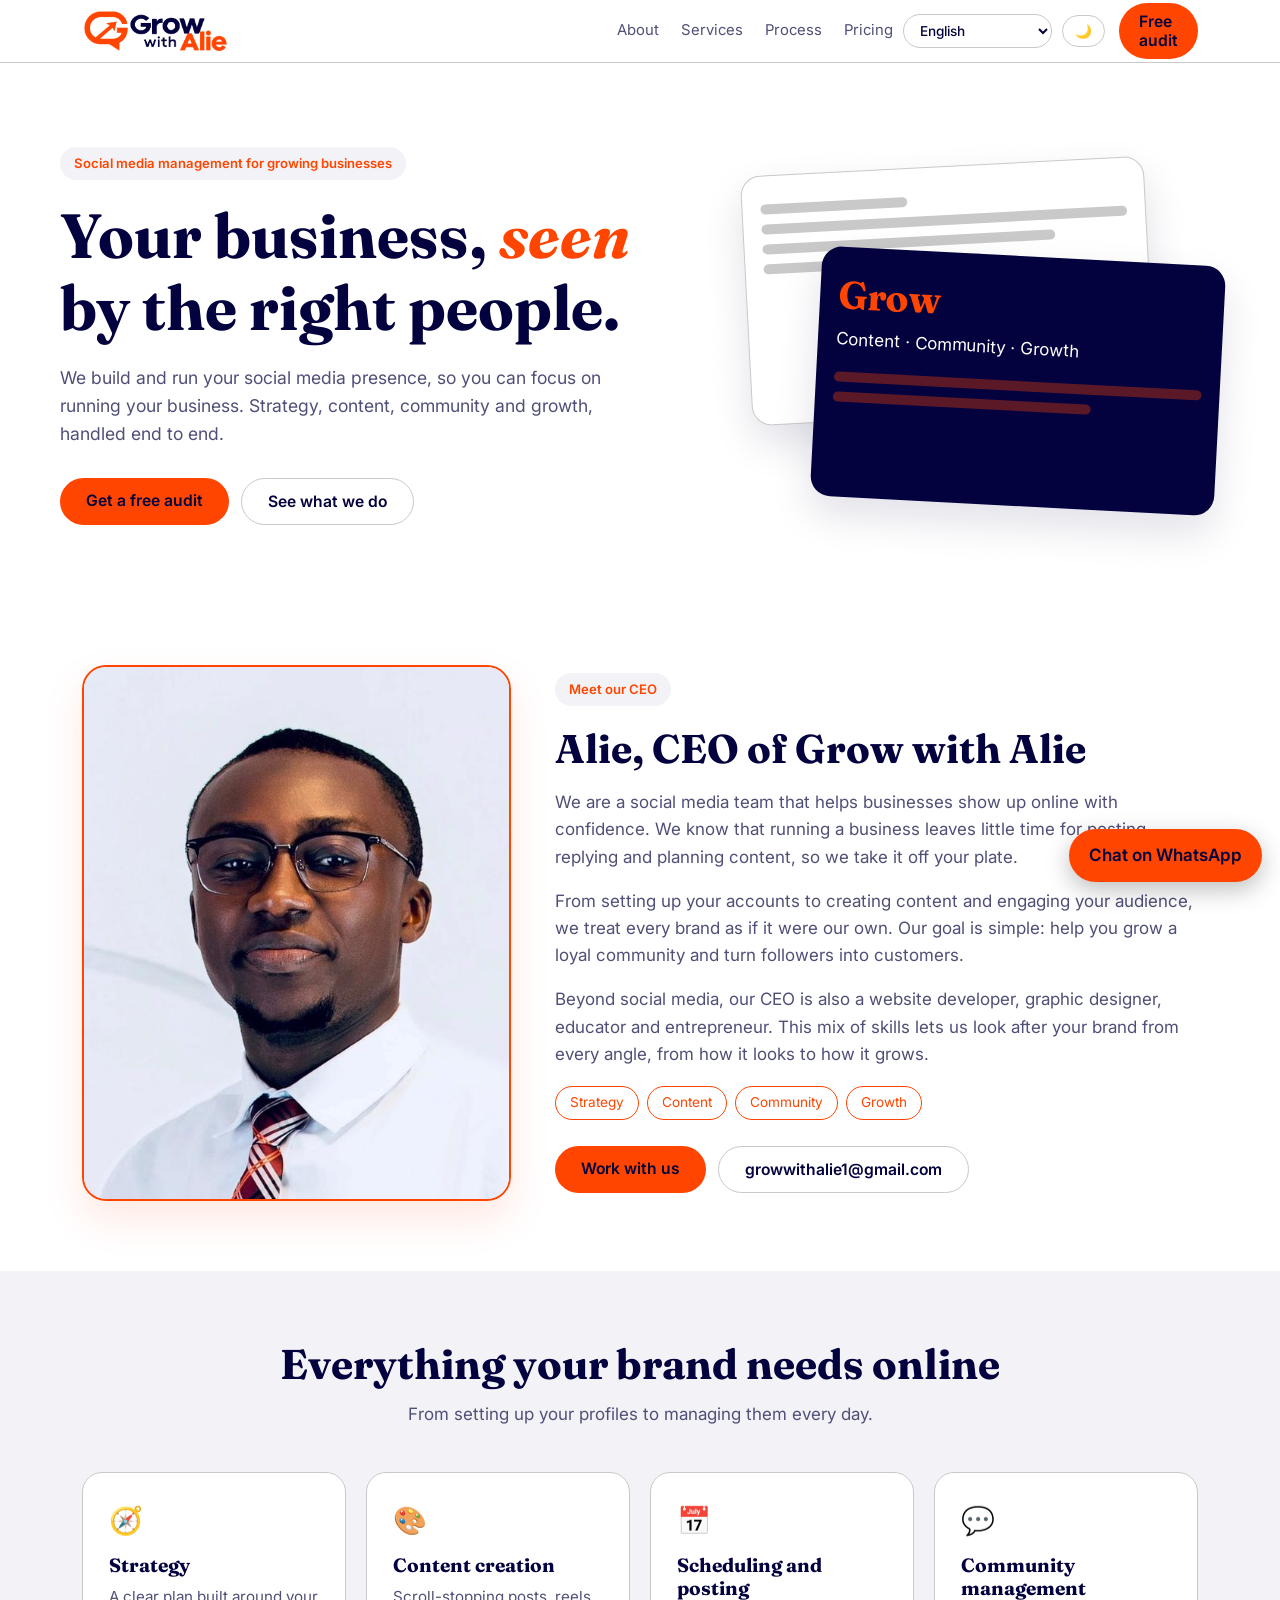
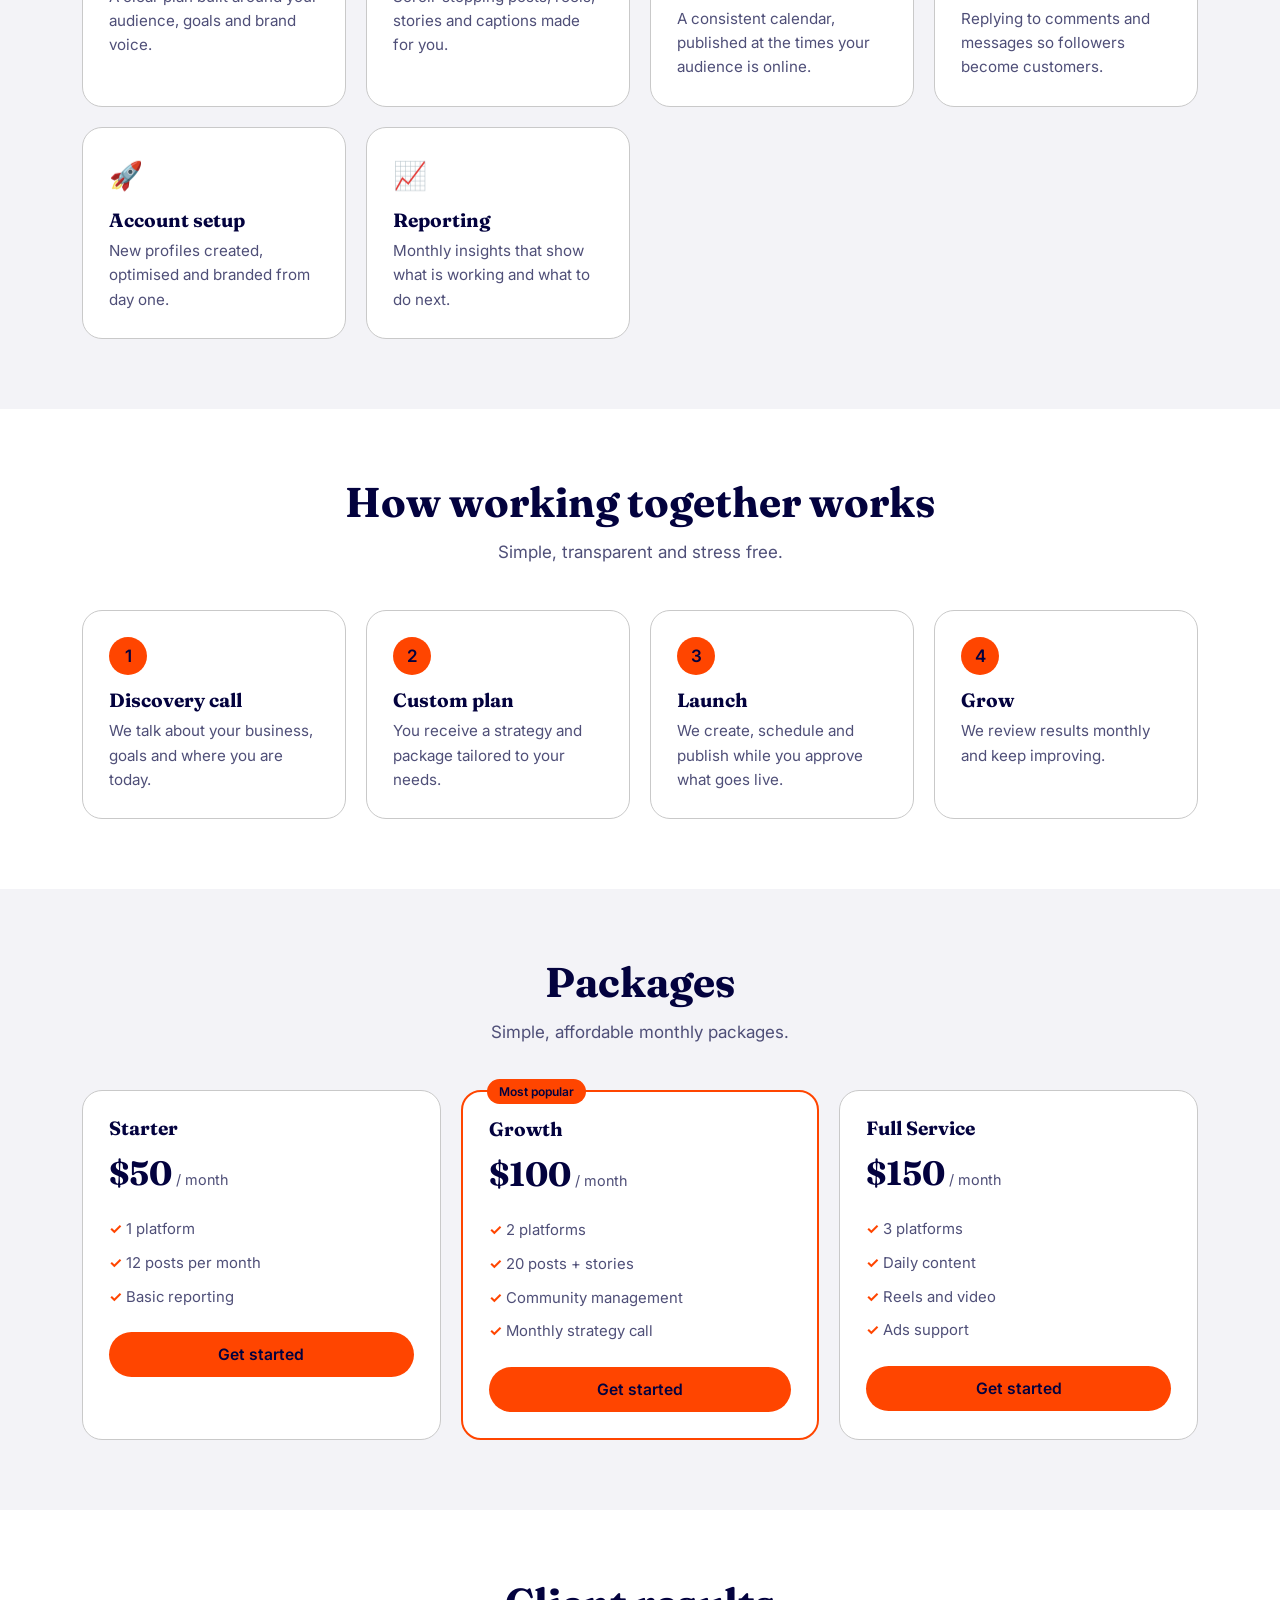
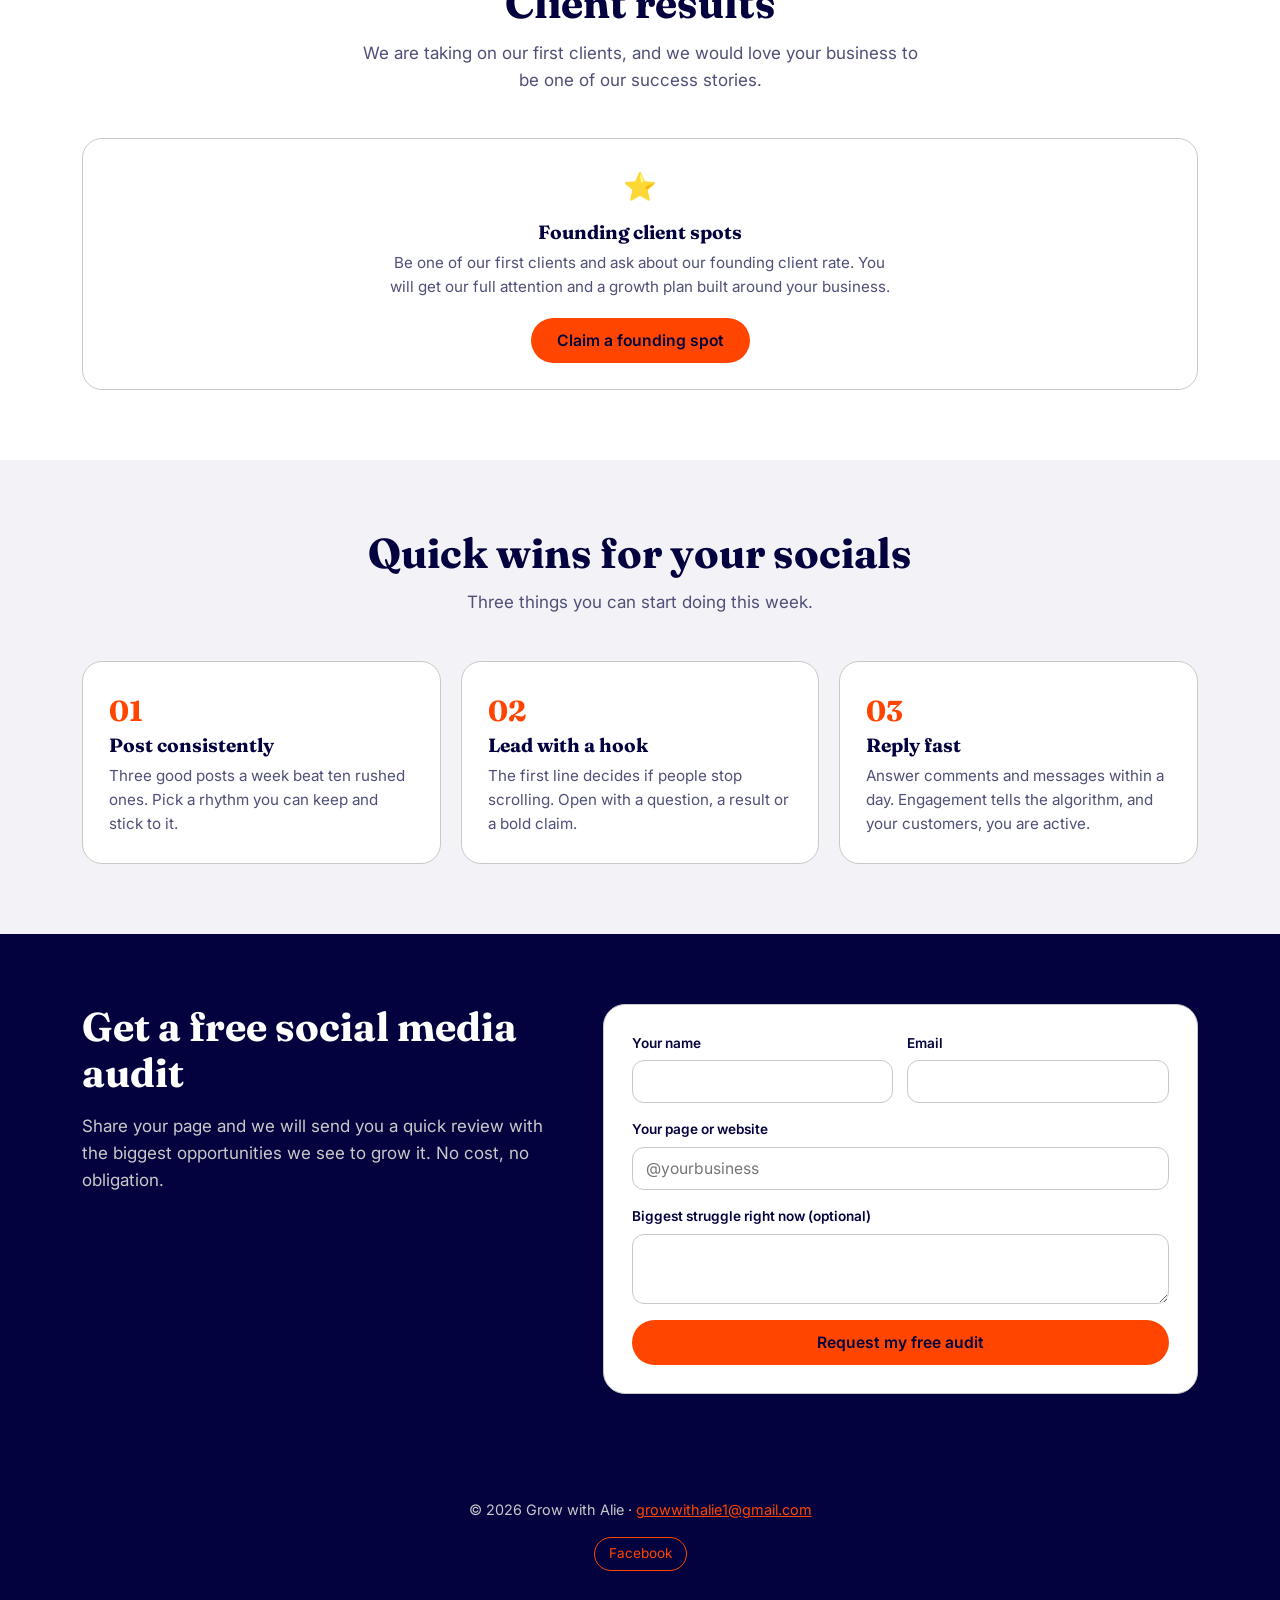
==== commit f2d099ae: "Update website with new brand colors" ====
--- a/index.html
+++ b/index.html
@@ -7,7 +7,7 @@
 <link rel="preconnect" href="https://fonts.googleapis.com">
 <link href="https://fonts.googleapis.com/css2?family=Fraunces:wght@500;700&family=Inter:wght@400;500;600&display=swap" rel="stylesheet">
 <style>
-:root{--bg:#ffffff;--surface:#ffffff;--text:#121212;--muted:#5d5d5d;--accent:#FF6A00;--accent2:#121212;--line:#ebe6e0;--soft:#f7f4f0;color-scheme:light;box-sizing:border-box;padding-top:env(safe-area-inset-top,0px);padding-bottom:env(safe-area-inset-bottom,0px)}
+:root{--bg:#ffffff;--surface:#ffffff;--text:#03023e;--muted:#4f4f78;--accent:#ff4500;--accent2:#03023e;--line:#c9c9c9;--soft:#f3f3f7;color-scheme:light;box-sizing:border-box;padding-top:env(safe-area-inset-top,0px);padding-bottom:env(safe-area-inset-bottom,0px)}
 html{scroll-behavior:smooth;scroll-padding-top:env(safe-area-inset-top,0px)}
 *{box-sizing:border-box}
 body{margin:0;background:var(--bg);color:var(--text);font:16px/1.6 Inter,system-ui,sans-serif}
@@ -20,7 +20,7 @@
 .logo span{color:var(--accent)}
 nav a.l{margin-left:22px;text-decoration:none;color:var(--muted);font-size:.93rem}
 nav a.l:hover{color:var(--text)}
-.btn{display:inline-block;background:var(--accent);color:#111;border:0;padding:13px 26px;border-radius:999px;font:600 .98rem Inter,sans-serif;text-decoration:none;cursor:pointer;transition:transform .15s}
+.btn{display:inline-block;background:var(--accent);color:#03023e;border:0;padding:13px 26px;border-radius:999px;font:600 .98rem Inter,sans-serif;text-decoration:none;cursor:pointer;transition:transform .15s}
 .btn:hover{transform:translateY(-2px)}
 .btn.ghost{background:transparent;color:var(--text);border:1.5px solid var(--line)}
 .hero{padding:84px 0 70px;display:grid;grid-template-columns:1.15fr .85fr;gap:44px;align-items:center}
@@ -30,12 +30,12 @@
 .hero p{color:var(--muted);font-size:1.1rem;max-width:34em;margin:0 0 30px}
 .cta{display:flex;gap:12px;flex-wrap:wrap}
 .card-stack{position:relative;height:340px}
-.mock{position:absolute;background:var(--surface);border:1px solid var(--line);border-radius:20px;padding:18px;box-shadow:0 18px 40px rgba(0,0,0,.10)}
+.mock{position:absolute;background:var(--surface);border:1px solid var(--line);border-radius:20px;padding:18px;box-shadow:0 18px 40px rgba(3,2,62,.12)}
 .mock.a{inset:0 70px 90px 0;transform:rotate(-3deg)}
 .mock.b{inset:90px 0 0 70px;transform:rotate(3deg);background:var(--accent2);color:#fff;border:0}
 .bar{height:10px;border-radius:6px;background:var(--line);margin:10px 0}
-.mock.b .bar{background:rgba(255,106,0,.35)}
-.stat{font-family:Fraunces,serif;font-size:2.4rem;font-weight:700;color:var(--accent)}.logo img{height:46px;display:block}.about{display:grid;grid-template-columns:.8fr 1.2fr;gap:44px;align-items:center}.ph{border-radius:24px;overflow:hidden;border:2px solid var(--accent);aspect-ratio:4/5;box-shadow:0 18px 40px rgba(255,106,0,.12)}.ph img{width:100%;height:100%;object-fit:cover;object-position:top;display:block}.about h2{font-size:clamp(1.8rem,4vw,2.5rem);margin-bottom:14px}.about p{color:var(--muted)}.tags{display:flex;gap:8px;flex-wrap:wrap;margin-top:18px}.tags span{border:1px solid var(--accent);color:var(--accent);border-radius:999px;padding:5px 14px;font-size:.85rem}
+.mock.b .bar{background:rgba(255,69,0,.35)}
+.stat{font-family:Fraunces,serif;font-size:2.4rem;font-weight:700;color:var(--accent)}.logo img{height:46px;display:block}.about{display:grid;grid-template-columns:.8fr 1.2fr;gap:44px;align-items:center}.ph{border-radius:24px;overflow:hidden;border:2px solid var(--accent);aspect-ratio:4/5;box-shadow:0 18px 40px rgba(255,69,0,.12)}.ph img{width:100%;height:100%;object-fit:cover;object-position:top;display:block}.about h2{font-size:clamp(1.8rem,4vw,2.5rem);margin-bottom:14px}.about p{color:var(--muted)}.tags{display:flex;gap:8px;flex-wrap:wrap;margin-top:18px}.tags span{border:1px solid var(--accent);color:var(--accent);border-radius:999px;padding:5px 14px;font-size:.85rem}
 section{padding:70px 0}
 .sh{text-align:center;margin-bottom:44px}
 .sh h2{font-size:clamp(1.8rem,4vw,2.6rem);margin-bottom:12px}
@@ -46,9 +46,9 @@
 .box h3{font-size:1.2rem;margin-bottom:8px}
 .box p{color:var(--muted);margin:0;font-size:.95rem}
 .alt{background:var(--soft)}
-.step .n{width:38px;height:38px;border-radius:50%;background:var(--accent);color:#111;display:grid;place-items:center;font-weight:600;margin-bottom:14px}
+.step .n{width:38px;height:38px;border-radius:50%;background:var(--accent);color:#03023e;display:grid;place-items:center;font-weight:600;margin-bottom:14px}
 .price.pop{border:2px solid var(--accent);position:relative}
-.price.pop::before{content:"Most popular";position:absolute;top:-13px;left:24px;background:var(--accent);color:#111;font-size:.75rem;font-weight:600;padding:3px 12px;border-radius:999px}
+.price.pop::before{content:"Most popular";position:absolute;top:-13px;left:24px;background:var(--accent);color:#03023e;font-size:.75rem;font-weight:600;padding:3px 12px;border-radius:999px}
 .price .amt{font-family:Fraunces,serif;font-size:2.1rem;font-weight:700;margin:6px 0 12px}
 .price .amt small{font-size:.9rem;color:var(--muted);font-family:Inter,sans-serif;font-weight:400}
 .price ul{list-style:none;padding:0;margin:0;color:var(--muted);font-size:.93rem}
@@ -68,20 +68,20 @@
 .note{font-size:.82rem;color:var(--muted);text-align:center;margin:0}
 .ok{display:none;text-align:center;padding:30px 10px}
 .ok .big{font-size:2.6rem}
-footer{background:#121212;padding:34px 0;text-align:center;color:#bdbdbd;font-size:.9rem}footer a{color:#FF6A00}
+footer{background:#03023e;padding:34px 0;text-align:center;color:#c9c9c9;font-size:.9rem}footer a{color:#ff4500}
 @media(max-width:780px){.hero,.book,.about{grid-template-columns:1fr}.logo img{height:38px}.hero{padding-top:50px}.card-stack{height:250px}nav a.l{display:none}.row{grid-template-columns:1fr}}
 .pay{display:block;text-align:center;margin-top:18px}.pay.o{background:transparent;color:var(--text);border:1.5px solid var(--text)}
 .soc{display:flex;gap:10px;justify-content:center;flex-wrap:wrap;margin-top:16px}.soc a{border:1px solid currentColor;border-radius:999px;padding:5px 14px;font-size:.85rem;text-decoration:none}
-.wa{position:fixed;right:18px;bottom:calc(18px + env(safe-area-inset-bottom,0px));z-index:9;background:#25d366;color:#fff;padding:13px 20px;border-radius:999px;font-weight:600;text-decoration:none;box-shadow:0 8px 24px rgba(0,0,0,.25)}
-.dark{background:#121212;color:#fff}.dark .book-info p{color:#bdbdbd}.dark form,.dark .ok{color:var(--text)}.dark .ok{background:#fff;border-radius:22px}
+.wa{position:fixed;right:18px;bottom:calc(18px + env(safe-area-inset-bottom,0px));z-index:9;background:#ff4500;color:#03023e;padding:13px 20px;border-radius:999px;font-weight:600;text-decoration:none;box-shadow:0 8px 24px rgba(0,0,0,.25)}
+.dark{background:#03023e;color:#fff}.dark .book-info p{color:#c9c9c9}.dark form,.dark .ok{color:var(--text)}.dark .ok{background:#fff;border-radius:22px}
 .tip .k{color:var(--accent);font-family:Fraunces,serif;font-size:1.8rem;font-weight:700}
-.md{position:fixed;inset:0;z-index:20;background:rgba(0,0,0,.6);display:grid;place-items:center;padding:20px}.md[hidden]{display:none}
-.mb{background:#fff;color:#121212;border-radius:22px;padding:28px;max-width:420px;width:100%;position:relative;max-height:90vh;overflow:auto}
+.md{position:fixed;inset:0;z-index:20;background:rgba(3,2,62,.72);display:grid;place-items:center;padding:20px}.md[hidden]{display:none}
+.mb{background:#fff;color:#03023e;border-radius:22px;padding:28px;max-width:420px;width:100%;position:relative;max-height:90vh;overflow:auto}
 .mb h3{font-size:1.5rem;margin-bottom:6px}.mb .nm{font-family:Fraunces,serif;font-size:1.7rem;font-weight:700;color:var(--accent);margin:6px 0}
-.mb ol{padding-left:20px;color:var(--muted);font-size:.93rem}.mb .x{position:absolute;top:10px;right:14px;background:none;border:0;font-size:1.6rem;cursor:pointer;color:#121212}
+.mb ol{padding-left:20px;color:var(--muted);font-size:.93rem}.mb .x{position:absolute;top:10px;right:14px;background:none;border:0;font-size:1.6rem;cursor:pointer;color:#03023e}
 .mb .btn{width:100%;text-align:center;margin-top:10px}
 .nr{display:flex;align-items:center}.ib{background:var(--surface);color:var(--text);border:1px solid var(--line);border-radius:999px;padding:7px 12px;font:500 .85rem Inter,sans-serif;cursor:pointer;margin-left:10px}
-:root[data-theme="dark"]{--bg:#0f0f0f;--surface:#1a1a1a;--text:#f3f1ed;--muted:#a8a39b;--line:#2c2926;--soft:#141312;--accent2:#1f1208;color-scheme:dark}
+:root[data-theme="dark"]{--bg:#03023e;--surface:#0c0b52;--text:#f4f4f9;--muted:#c9c9c9;--line:#2a2970;--soft:#060548;--accent2:#16156b;color-scheme:dark}
 :root[data-theme="dark"] .logo img{background:#fff;padding:4px 12px;border-radius:12px}
 .dark .ok{background:var(--surface)}.mb{background:var(--surface);color:var(--text)}.mb .x{color:var(--text)}
 @media(max-width:780px){.ncta{display:none}.ib{margin-left:6px;padding:6px 9px}}
@@ -99,7 +99,7 @@
 </head>
 <body>
 <nav><div class="wrap">
-<a class="logo" href="#top"><img src="[data-uri]" alt="Grow with Alie"></a>
+<a class="logo" href="#top"><img src="[data-uri]" alt="Grow with Alie"></a>
 <div class="nr"><a class="l" href="#about">About</a><a class="l" href="#services">Services</a><a class="l" href="#process">Process</a><a class="l" href="#pricing">Pricing</a><select id="lg" class="ib" aria-label="Language"><option value="en">English</option><option value="fr">Français</option><option value="es">Español</option><option value="pt">Português</option><option value="ar">العربية</option><option value="sw">Kiswahili</option></select><button id="th" class="ib" type="button" aria-label="Toggle dark mode">🌙</button><button id="hb" class="hb" type="button" aria-label="Menu" aria-expanded="false">☰</button><a class="btn ncta" style="margin-left:14px;padding:9px 20px" href="#audit">Free audit</a></div>
 </div><div class="mm" id="mm"><a href="#about">About</a><a href="#services">Services</a><a href="#process">Process</a><a href="#pricing">Pricing</a><a href="#audit">Free audit</a></div></nav>
 
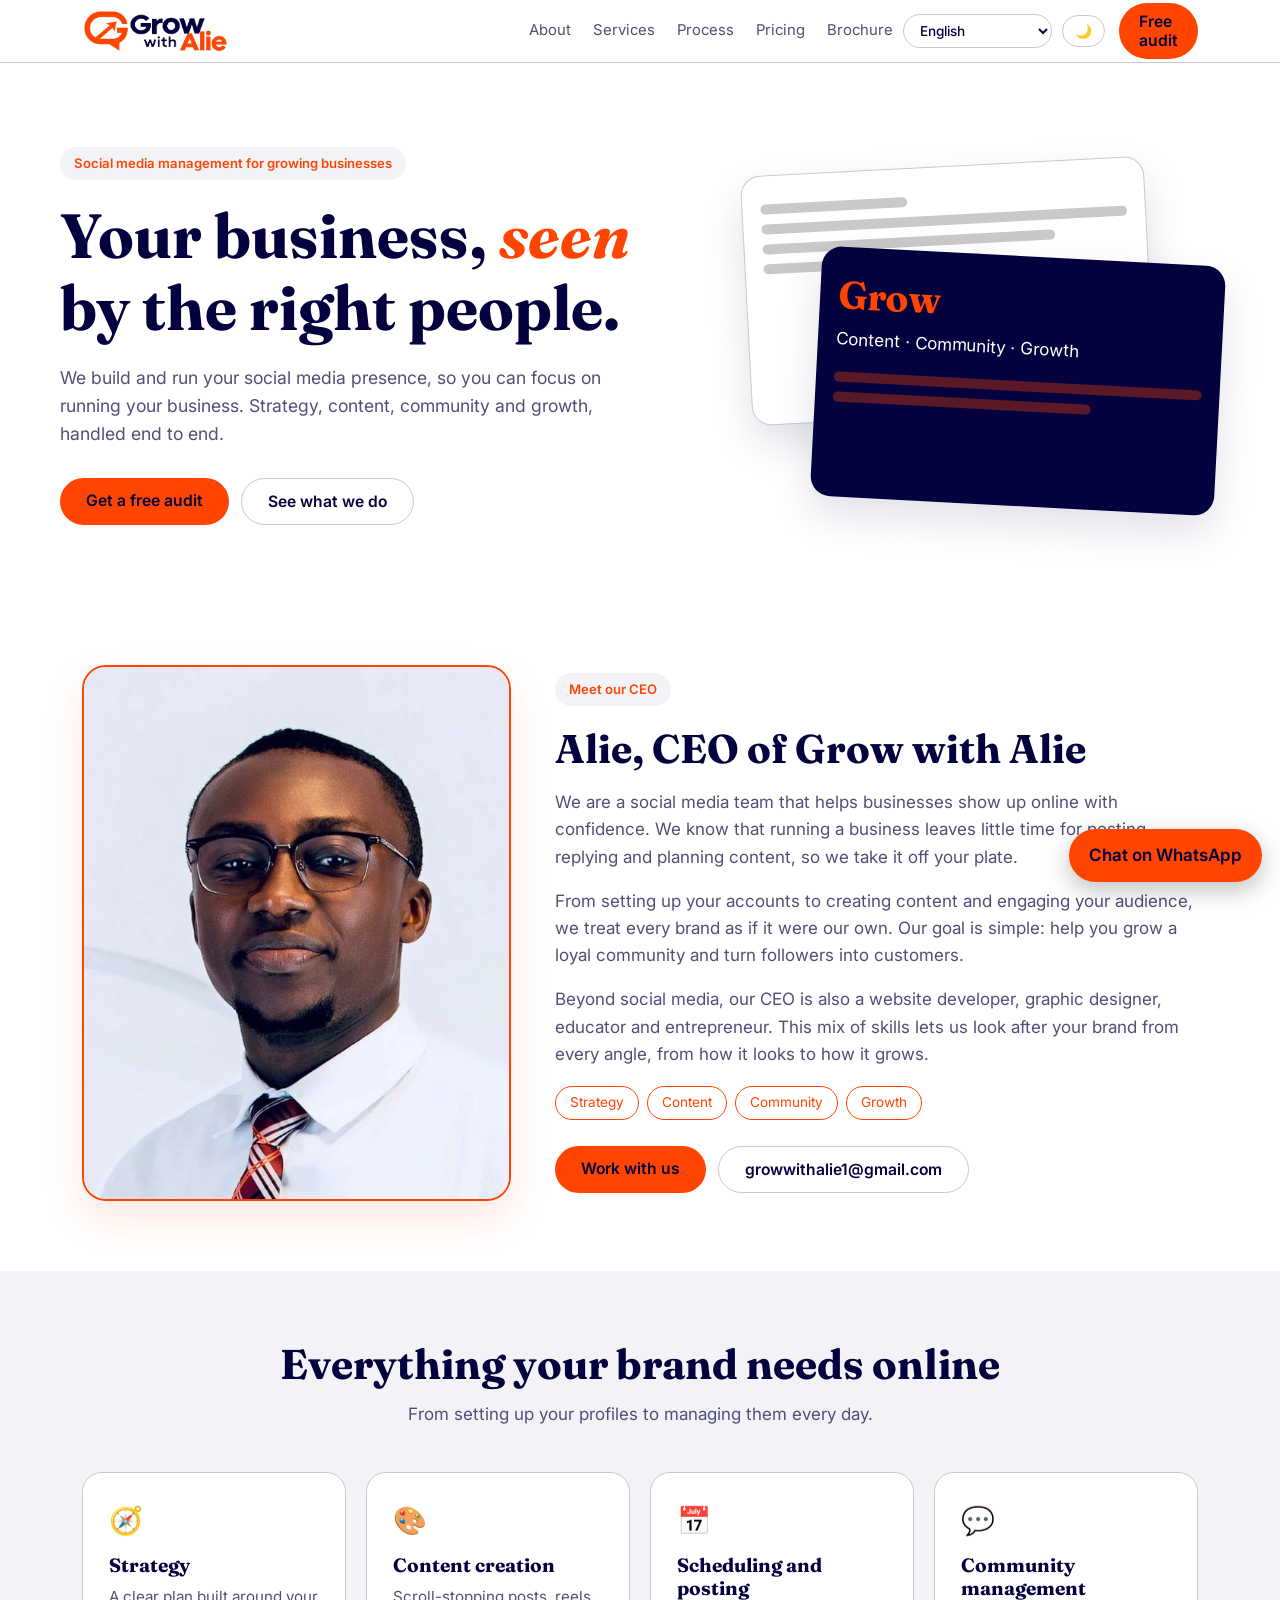
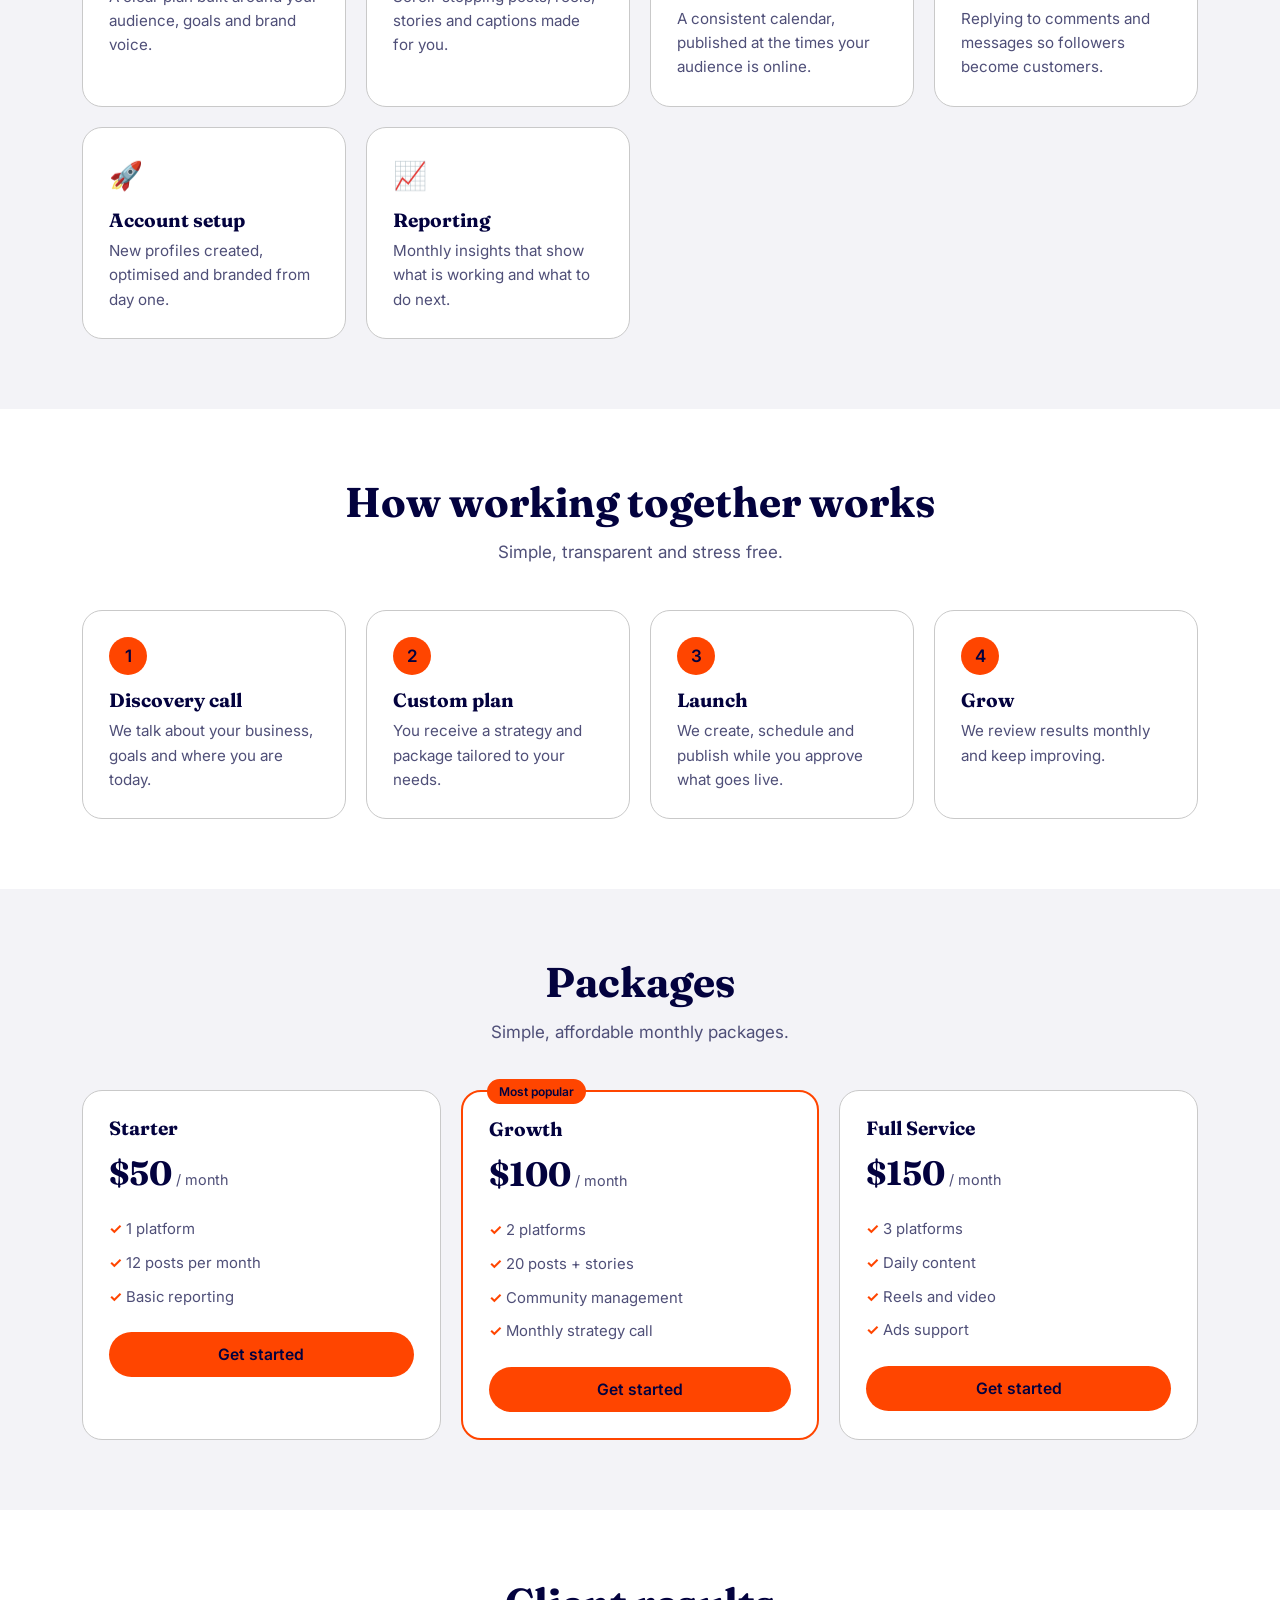
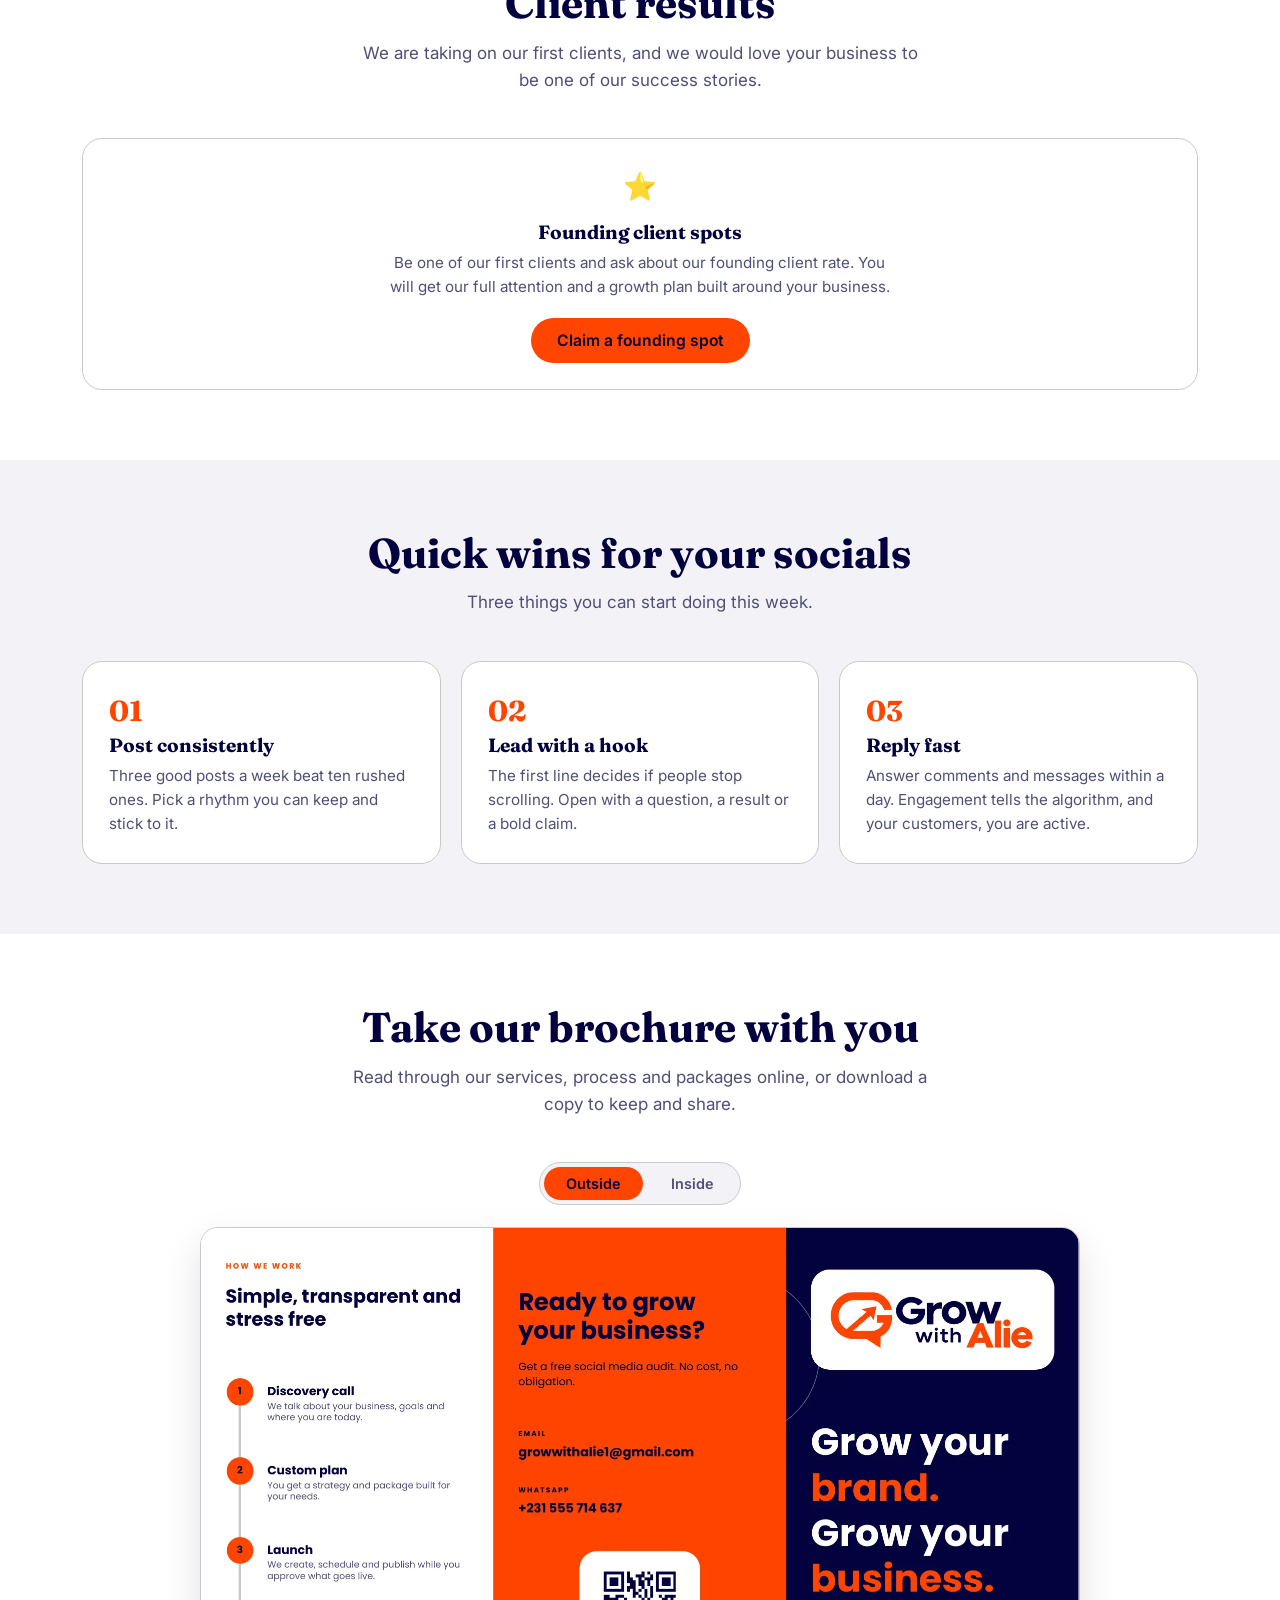
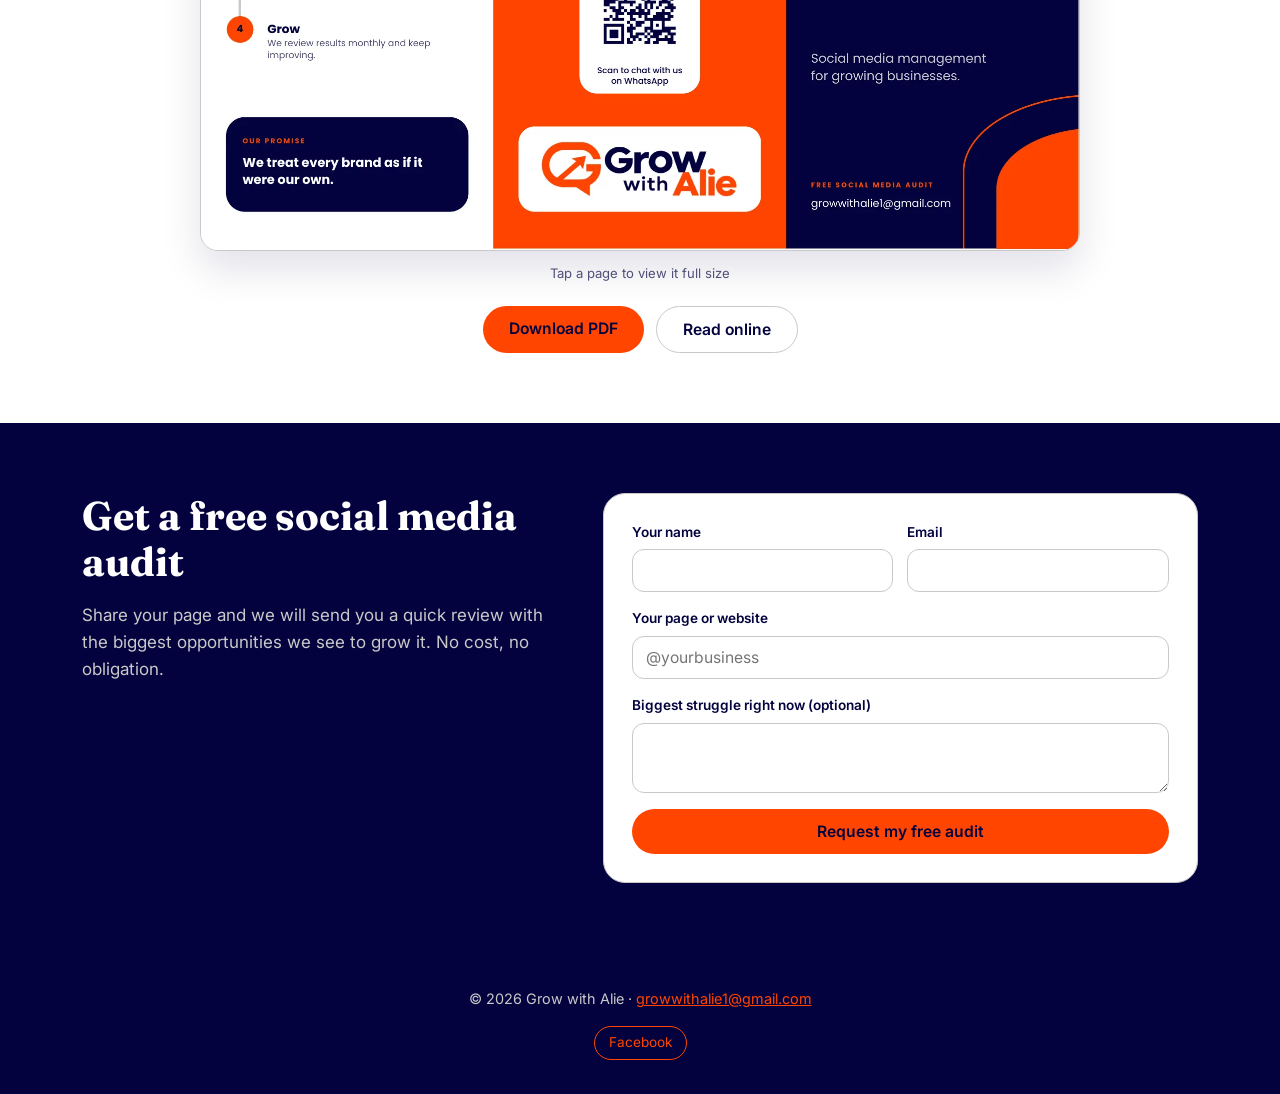
==== commit 3e524d0a: "Add brochure section" ====
--- a/index.html
+++ b/index.html
@@ -95,13 +95,27 @@
 @media(max-width:900px){.nr a.l,.ncta{display:none}.hb{display:block}.wrap{padding:0 18px}section{padding:54px 0}.hero{gap:30px}}
 @media(max-width:480px){.logo img{height:32px}.ib{padding:6px 8px;font-size:.78rem;margin-left:5px}#lg{max-width:84px}.hb{width:38px;height:34px;margin-left:5px}.hero{padding:40px 0 44px}.hero h1{font-size:2.15rem}.cta .btn{width:100%;text-align:center}.sh{margin-bottom:30px}form{padding:20px}.card-stack{height:210px}.mock.a{inset:0 50px 70px 0}.mock.b{inset:70px 0 0 50px}.stat{font-size:1.9rem}.wa{padding:11px 16px;font-size:.9rem}.mb{padding:22px}}
 @media(min-width:1200px){.wrap{max-width:1160px}body{font-size:17px}}
+
+.bro{max-width:880px;margin:0 auto;text-align:center}
+.bro-tabs{display:inline-flex;gap:6px;background:var(--soft);border:1px solid var(--line);border-radius:999px;padding:4px;margin-bottom:22px}
+.bt{border:0;background:transparent;color:var(--muted);font:600 .9rem Inter,sans-serif;padding:8px 22px;border-radius:999px;cursor:pointer}
+.bt.on{background:var(--accent);color:#03023e}
+.bro-pg{display:block;width:100%;padding:0;border:1px solid var(--line);border-radius:18px;overflow:hidden;background:var(--surface);cursor:zoom-in;box-shadow:0 18px 40px rgba(3,2,62,.12)}
+.bro-pg img{display:none;width:100%;height:auto}.bro-pg img.on{display:block}
+.bro .note{margin-top:12px}.bro .cta{justify-content:center;margin-top:22px}
+.bl{position:fixed;inset:0;z-index:30;background:rgba(3,2,62,.94);display:flex;flex-direction:column}.bl[hidden]{display:none}
+.bl-top{display:flex;justify-content:space-between;align-items:center;gap:10px;color:#fff;padding:calc(12px + env(safe-area-inset-top,0px)) 16px 12px}
+.bl-top div{display:flex;gap:8px;align-items:center}
+.bl button{background:#fff;color:#03023e;border:0;border-radius:999px;min-width:40px;height:38px;padding:0 14px;font:600 1rem Inter,sans-serif;cursor:pointer}
+.bl-box{flex:1;overflow:auto;padding:0 16px calc(20px + env(safe-area-inset-bottom,0px));-webkit-overflow-scrolling:touch}
+.bl-box img{display:block;margin:0 auto;width:max(100%,900px);max-width:1500px;height:auto;border-radius:10px;background:#fff}
 </style>
 </head>
 <body>
 <nav><div class="wrap">
 <a class="logo" href="#top"><img src="[data-uri]" alt="Grow with Alie"></a>
-<div class="nr"><a class="l" href="#about">About</a><a class="l" href="#services">Services</a><a class="l" href="#process">Process</a><a class="l" href="#pricing">Pricing</a><select id="lg" class="ib" aria-label="Language"><option value="en">English</option><option value="fr">Français</option><option value="es">Español</option><option value="pt">Português</option><option value="ar">العربية</option><option value="sw">Kiswahili</option></select><button id="th" class="ib" type="button" aria-label="Toggle dark mode">🌙</button><button id="hb" class="hb" type="button" aria-label="Menu" aria-expanded="false">☰</button><a class="btn ncta" style="margin-left:14px;padding:9px 20px" href="#audit">Free audit</a></div>
-</div><div class="mm" id="mm"><a href="#about">About</a><a href="#services">Services</a><a href="#process">Process</a><a href="#pricing">Pricing</a><a href="#audit">Free audit</a></div></nav>
+<div class="nr"><a class="l" href="#about">About</a><a class="l" href="#services">Services</a><a class="l" href="#process">Process</a><a class="l" href="#pricing">Pricing</a><a class="l" href="#brochure">Brochure</a><select id="lg" class="ib" aria-label="Language"><option value="en">English</option><option value="fr">Français</option><option value="es">Español</option><option value="pt">Português</option><option value="ar">العربية</option><option value="sw">Kiswahili</option></select><button id="th" class="ib" type="button" aria-label="Toggle dark mode">🌙</button><button id="hb" class="hb" type="button" aria-label="Menu" aria-expanded="false">☰</button><a class="btn ncta" style="margin-left:14px;padding:9px 20px" href="#audit">Free audit</a></div>
+</div><div class="mm" id="mm"><a href="#about">About</a><a href="#services">Services</a><a href="#process">Process</a><a href="#pricing">Pricing</a><a href="#brochure">Brochure</a><a href="#audit">Free audit</a></div></nav>
 
 <main id="top">
 <div class="wrap hero">
@@ -162,6 +176,16 @@
 <div class="box tip"><div class="k">02</div><h3>Lead with a hook</h3><p>The first line decides if people stop scrolling. Open with a question, a result or a bold claim.</p></div>
 <div class="box tip"><div class="k">03</div><h3>Reply fast</h3><p>Answer comments and messages within a day. Engagement tells the algorithm, and your customers, you are active.</p></div>
 </div></div></section>
+<section id="brochure"><div class="wrap">
+<div class="sh"><h2>Take our brochure with you</h2><p>Read through our services, process and packages online, or download a copy to keep and share.</p></div>
+<div class="bro">
+<div class="bro-tabs"><button class="bt on" type="button" data-i="0">Outside</button><button class="bt" type="button" data-i="1">Inside</button></div>
+<button class="bro-pg" id="bpg" type="button" aria-label="Open brochure full size"><img class="on" alt="Grow with Alie brochure, outside pages" src="[data-uri]"><img alt="Grow with Alie brochure, inside pages" src="[data-uri]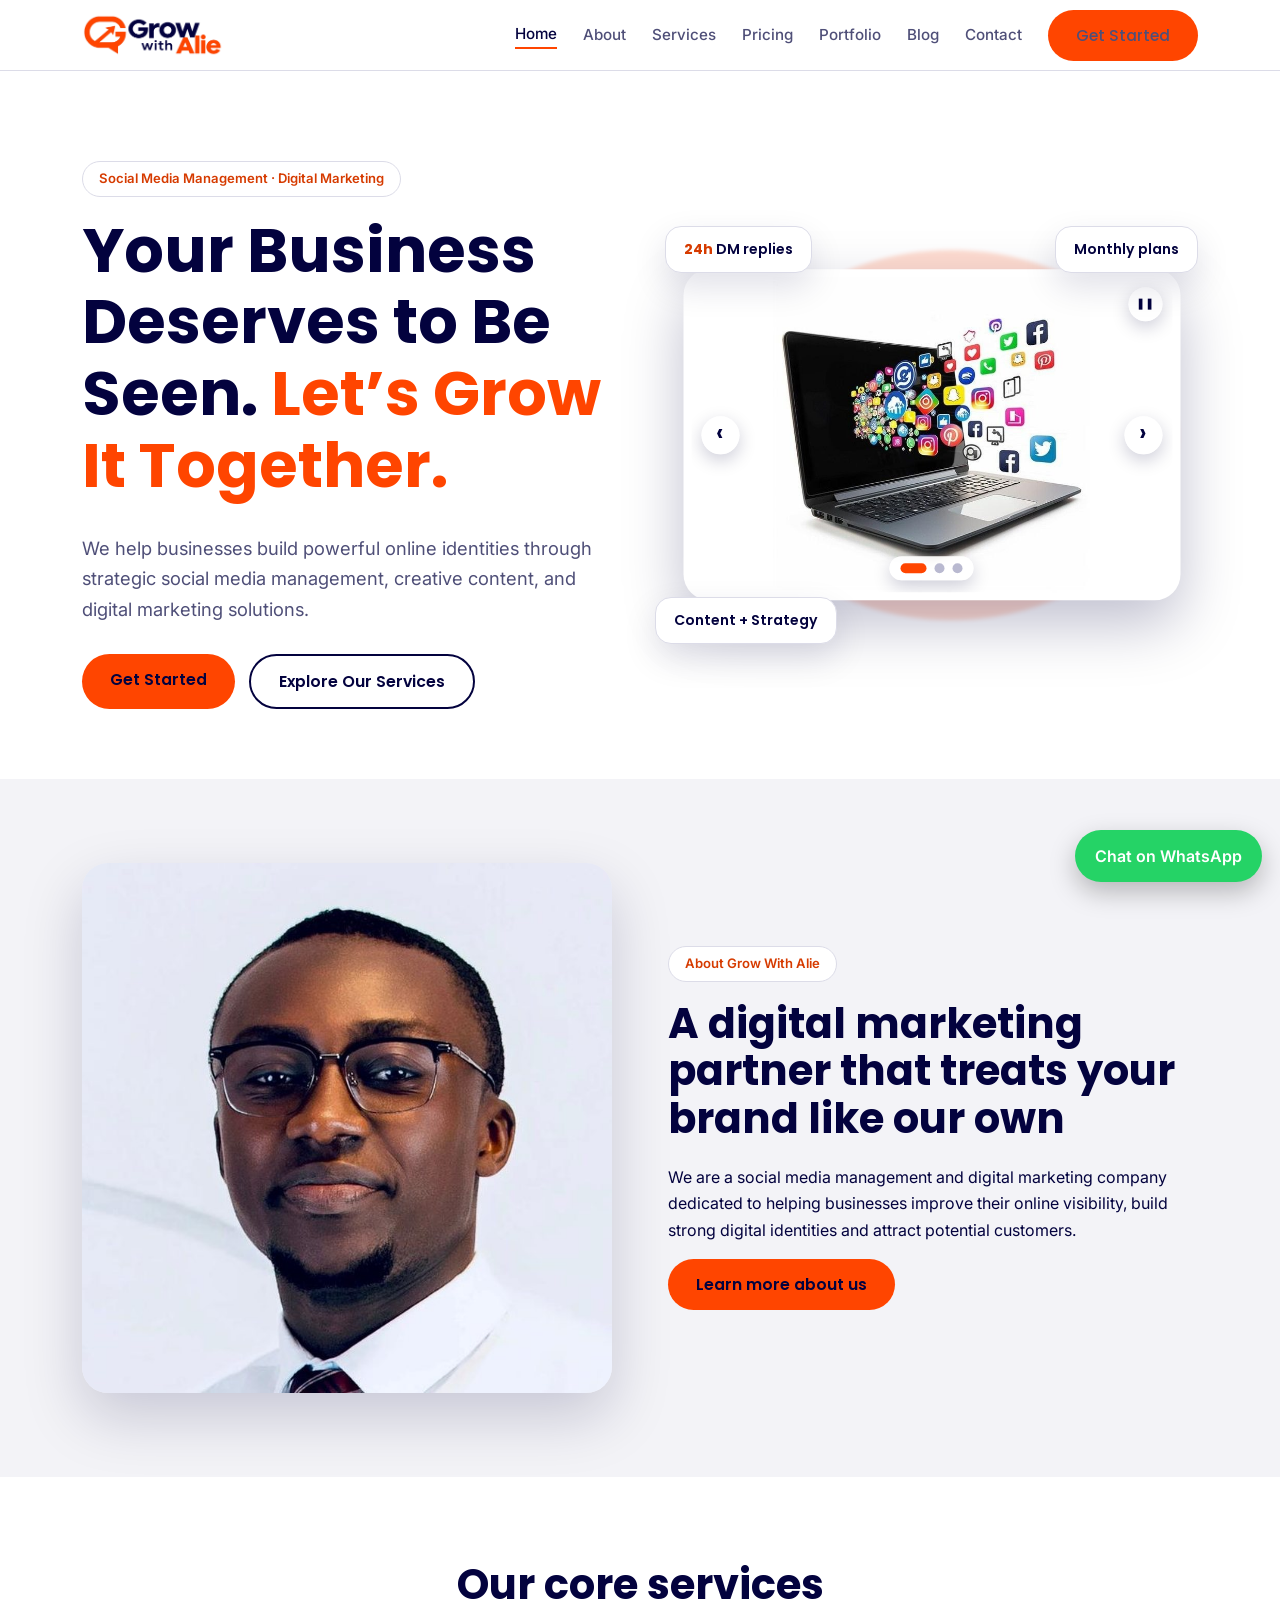
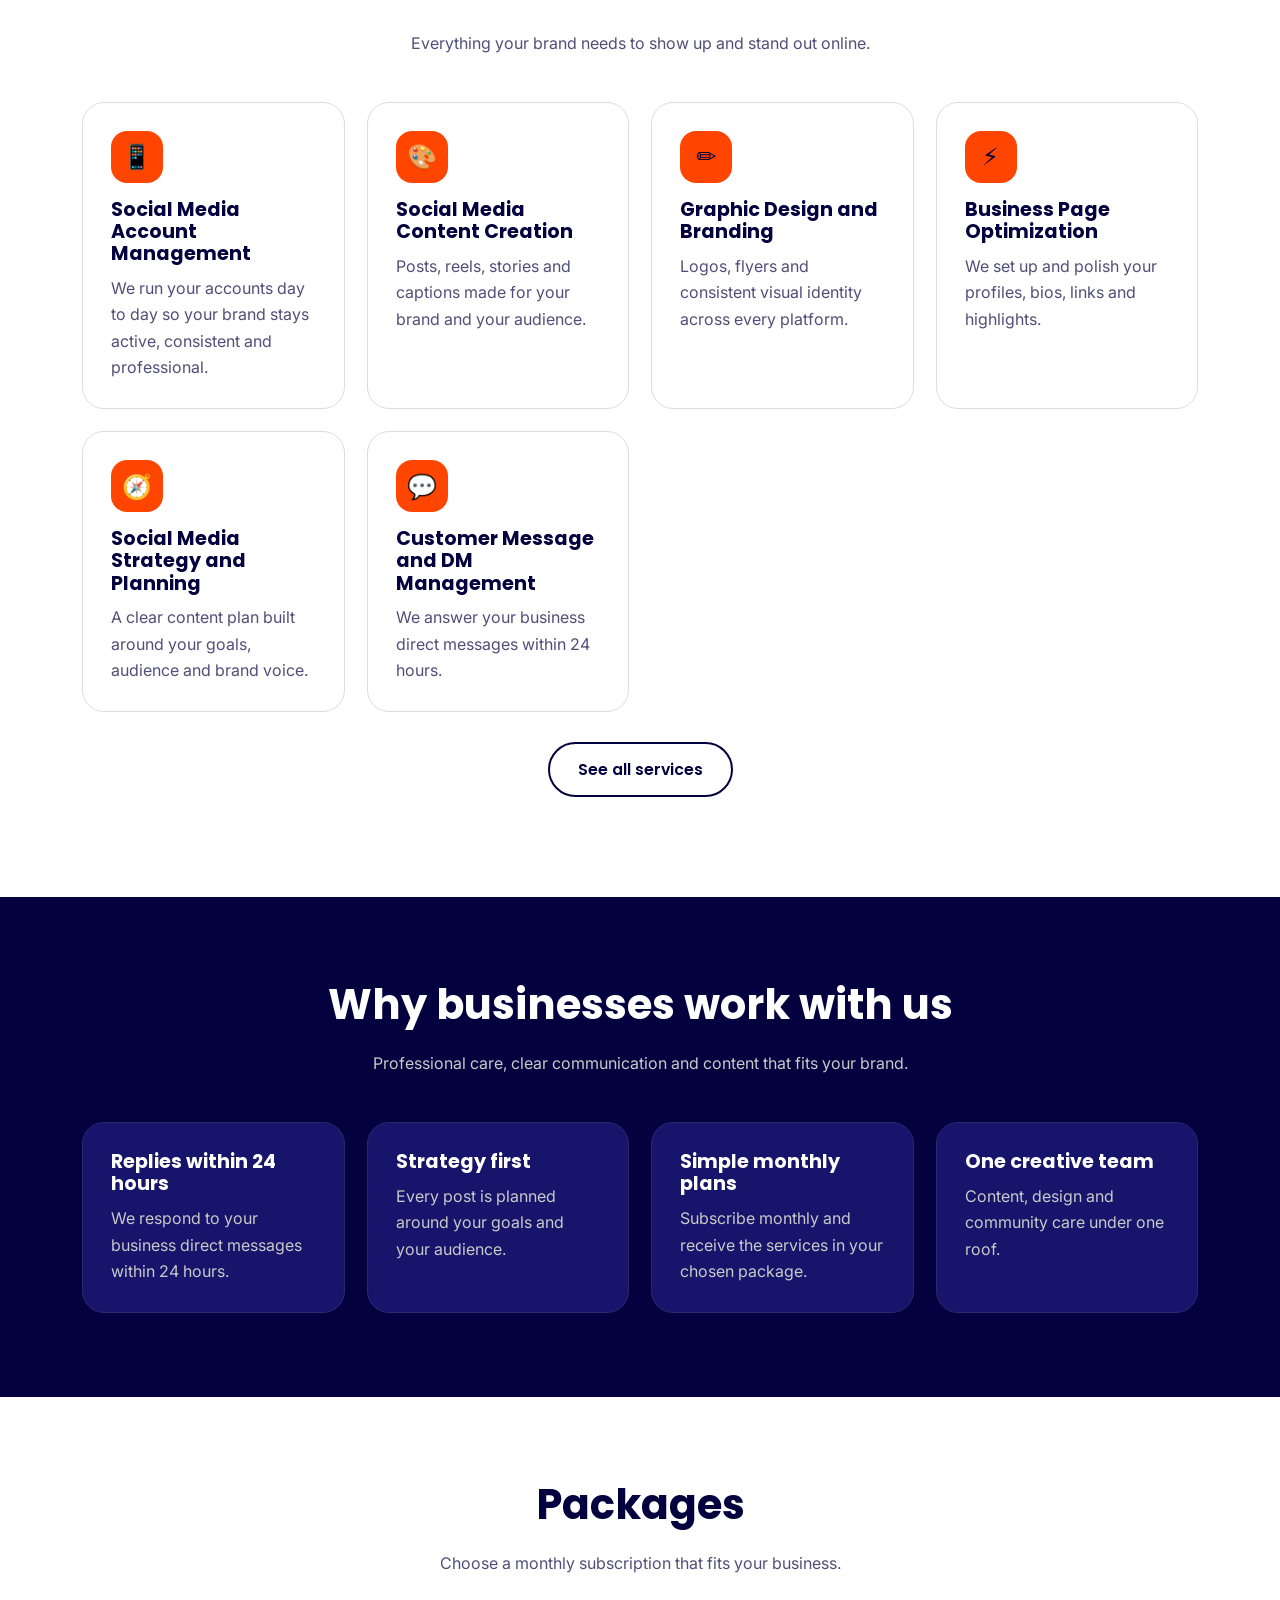
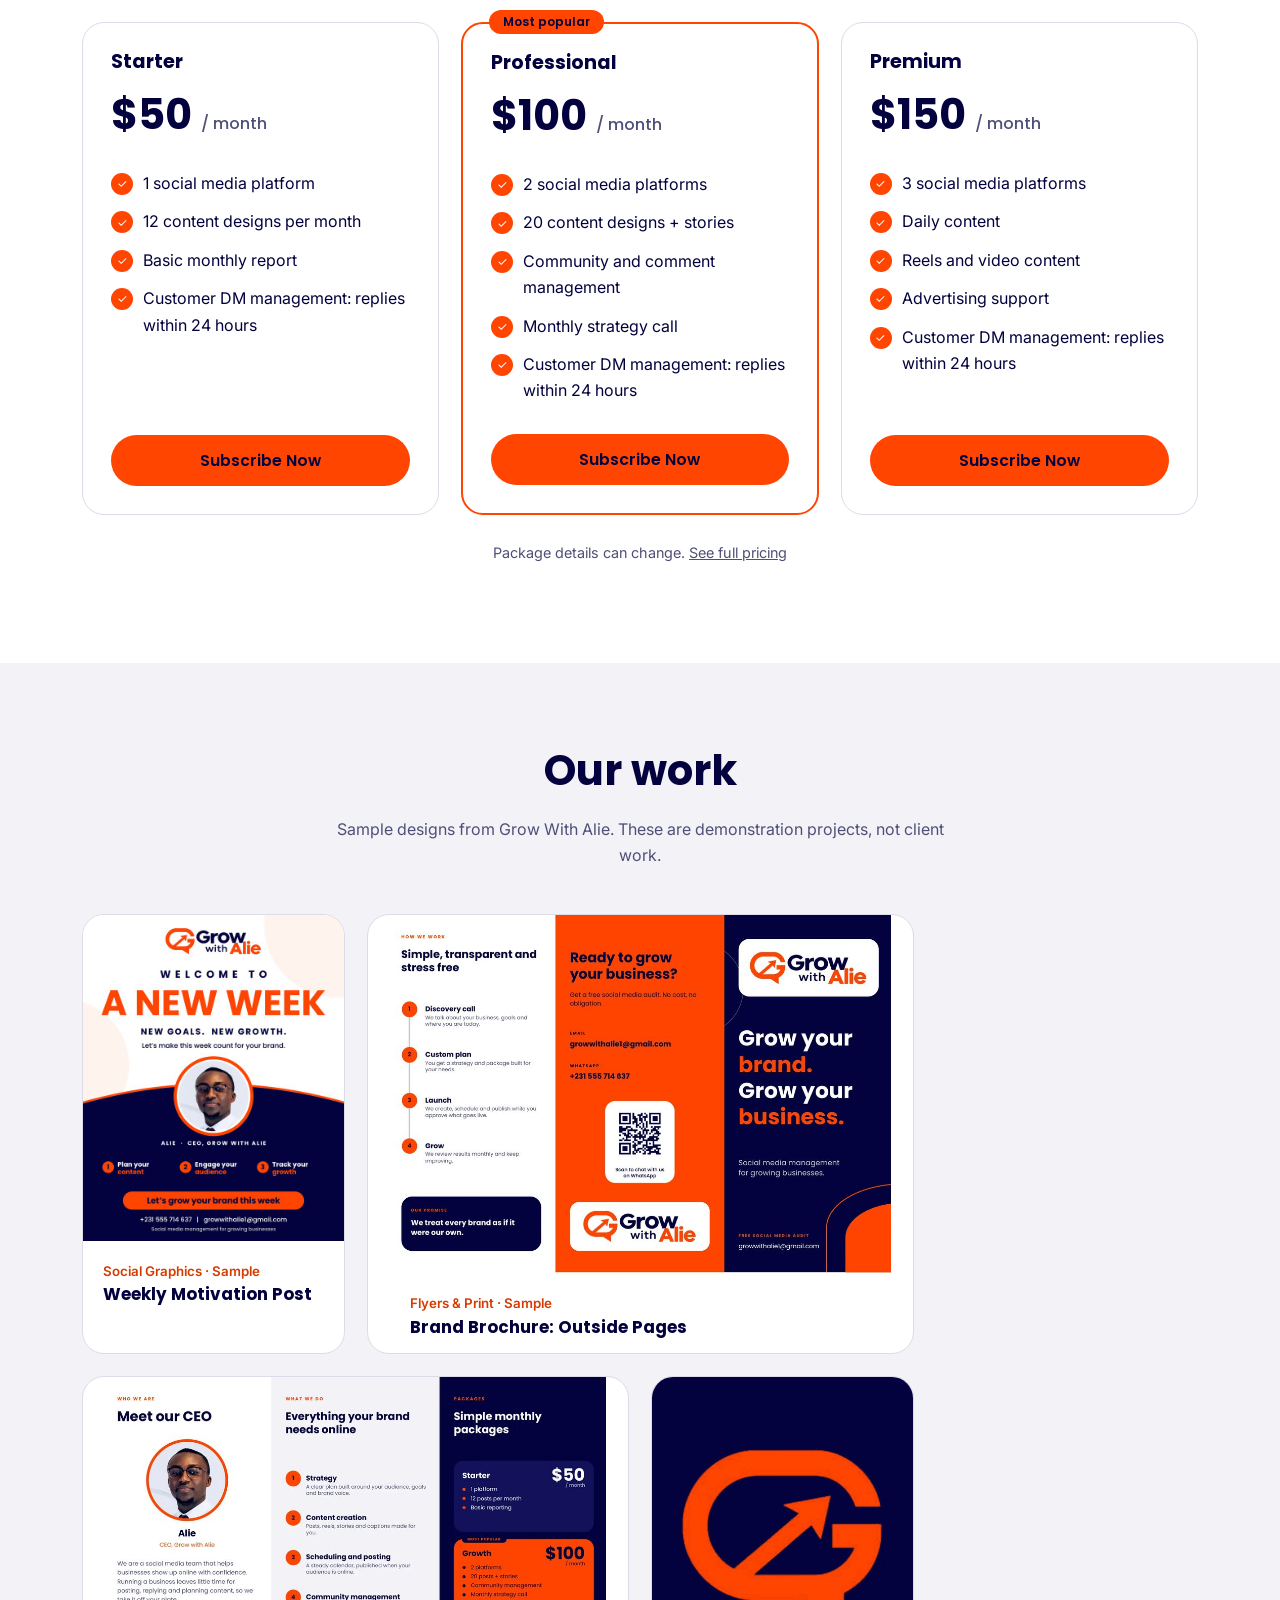
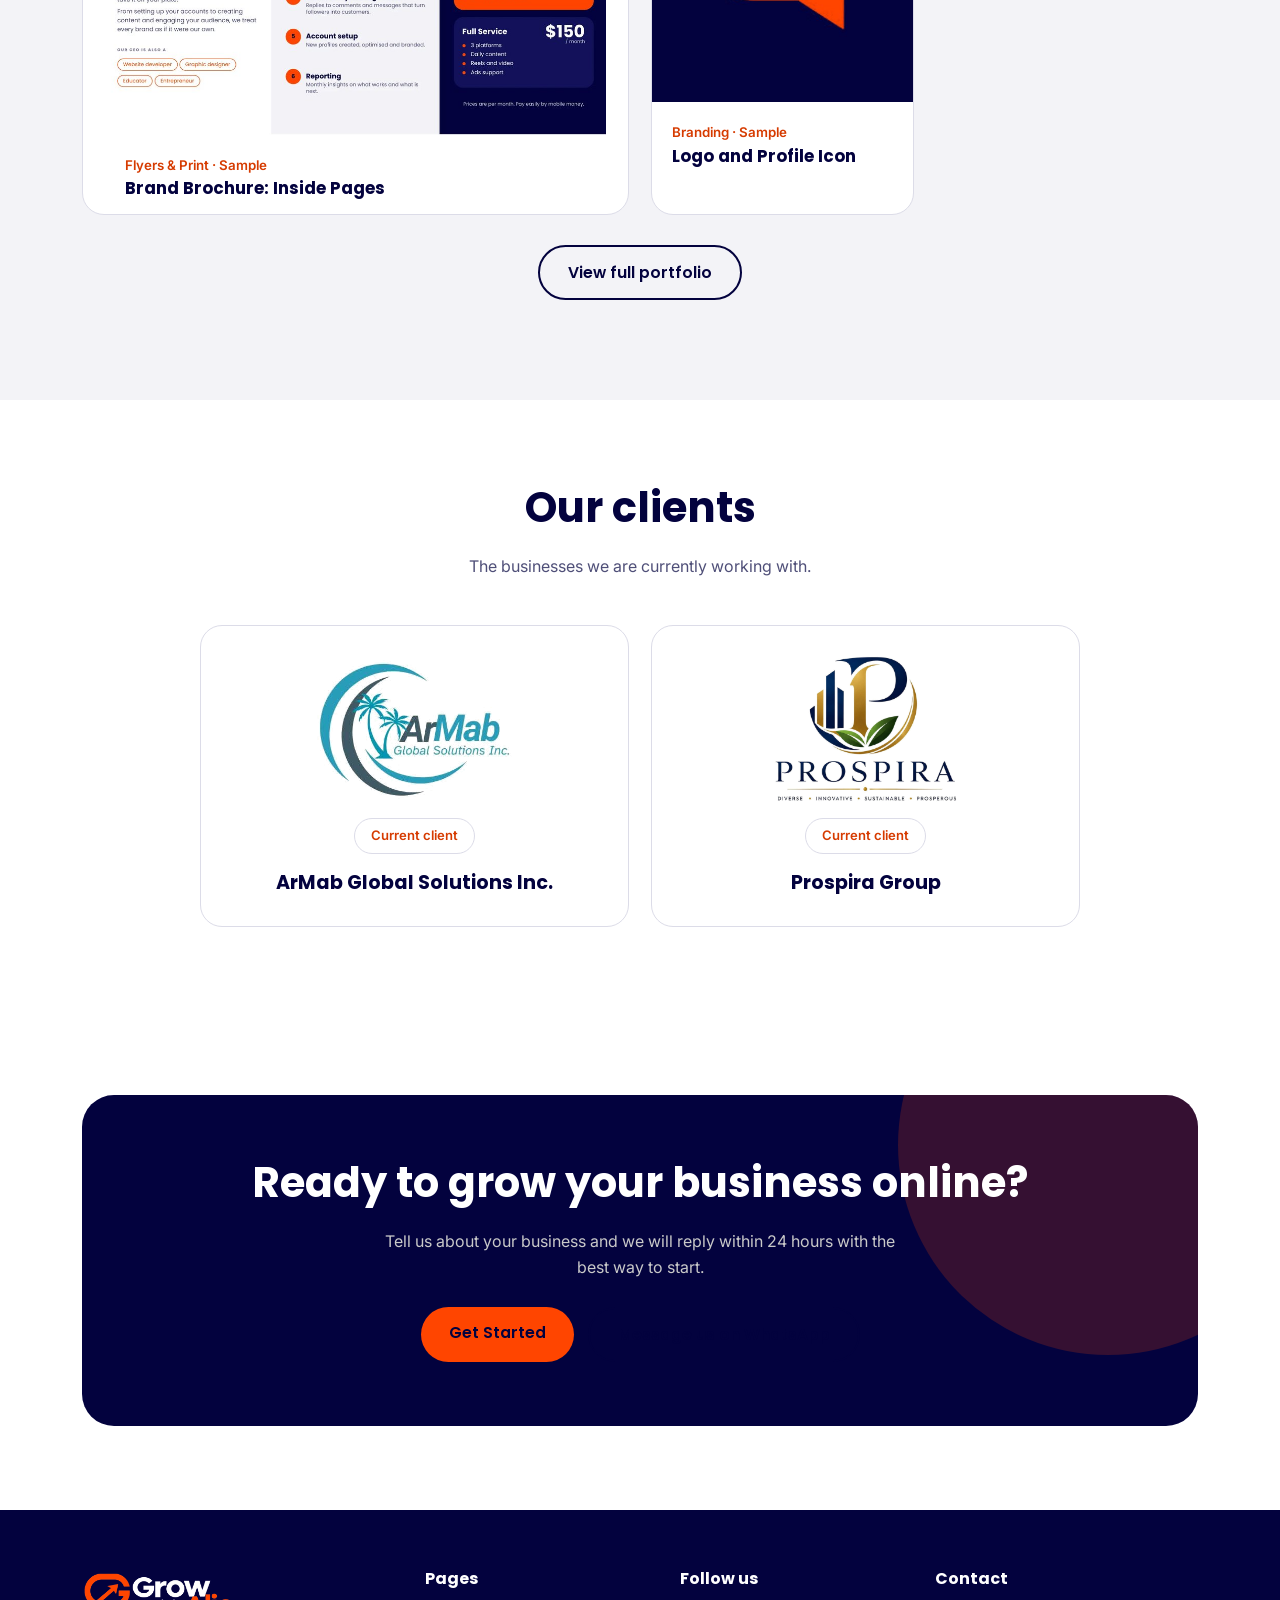
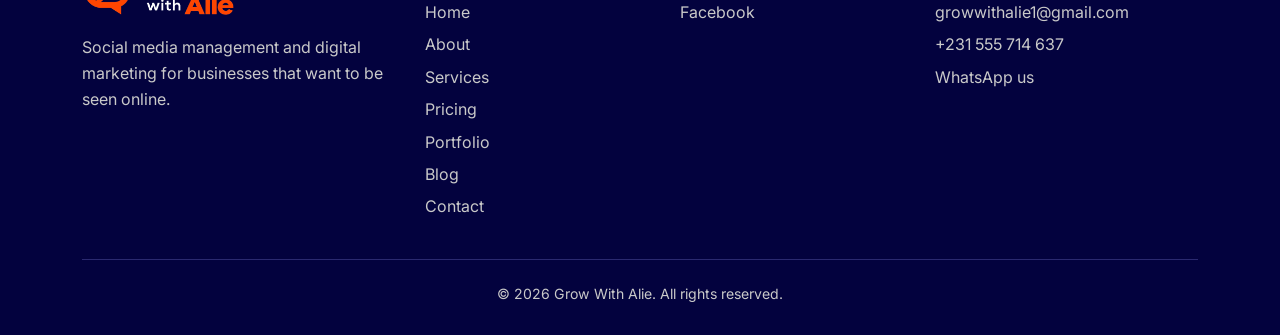
==== commit 2d7b5b99: "Grow With Alie website" ====
--- a/index.html
+++ b/index.html
@@ -1,275 +1,36 @@
-<!DOCTYPE html>
-<html lang="en">
-<head>
-<meta charset="utf-8">
-<meta name="viewport" content="width=device-width, initial-scale=1, viewport-fit=cover">
-<title>Grow with Alie · Social Media Management</title>
-<link rel="preconnect" href="https://fonts.googleapis.com">
-<link href="https://fonts.googleapis.com/css2?family=Fraunces:wght@500;700&family=Inter:wght@400;500;600&display=swap" rel="stylesheet">
-<style>
-:root{--bg:#ffffff;--surface:#ffffff;--text:#03023e;--muted:#4f4f78;--accent:#ff4500;--accent2:#03023e;--line:#c9c9c9;--soft:#f3f3f7;color-scheme:light;box-sizing:border-box;padding-top:env(safe-area-inset-top,0px);padding-bottom:env(safe-area-inset-bottom,0px)}
-html{scroll-behavior:smooth;scroll-padding-top:env(safe-area-inset-top,0px)}
-*{box-sizing:border-box}
-body{margin:0;background:var(--bg);color:var(--text);font:16px/1.6 Inter,system-ui,sans-serif}
-h1,h2,h3{font-family:Fraunces,Georgia,serif;line-height:1.15;margin:0}
-a{color:inherit}
-.wrap{max-width:1040px;margin:0 auto;padding:0 22px}
-nav{position:sticky;top:env(safe-area-inset-top,0px);z-index:5;background:color-mix(in srgb,var(--bg) 88%,transparent);backdrop-filter:blur(10px);border-bottom:1px solid var(--line)}
-nav .wrap{display:flex;align-items:center;justify-content:space-between;height:62px}
-.logo{font-family:Fraunces,serif;font-weight:700;font-size:1.25rem;text-decoration:none}
-.logo span{color:var(--accent)}
-nav a.l{margin-left:22px;text-decoration:none;color:var(--muted);font-size:.93rem}
-nav a.l:hover{color:var(--text)}
-.btn{display:inline-block;background:var(--accent);color:#03023e;border:0;padding:13px 26px;border-radius:999px;font:600 .98rem Inter,sans-serif;text-decoration:none;cursor:pointer;transition:transform .15s}
-.btn:hover{transform:translateY(-2px)}
-.btn.ghost{background:transparent;color:var(--text);border:1.5px solid var(--line)}
-.hero{padding:84px 0 70px;display:grid;grid-template-columns:1.15fr .85fr;gap:44px;align-items:center}
-.eyebrow{display:inline-block;background:var(--soft);color:var(--accent);font-weight:600;font-size:.82rem;padding:6px 14px;border-radius:999px;margin-bottom:20px}
-.hero h1{font-size:clamp(2.3rem,5.4vw,3.9rem);margin-bottom:20px}
-.hero h1 em{font-style:italic;color:var(--accent)}
-.hero p{color:var(--muted);font-size:1.1rem;max-width:34em;margin:0 0 30px}
-.cta{display:flex;gap:12px;flex-wrap:wrap}
-.card-stack{position:relative;height:340px}
-.mock{position:absolute;background:var(--surface);border:1px solid var(--line);border-radius:20px;padding:18px;box-shadow:0 18px 40px rgba(3,2,62,.12)}
-.mock.a{inset:0 70px 90px 0;transform:rotate(-3deg)}
-.mock.b{inset:90px 0 0 70px;transform:rotate(3deg);background:var(--accent2);color:#fff;border:0}
-.bar{height:10px;border-radius:6px;background:var(--line);margin:10px 0}
-.mock.b .bar{background:rgba(255,69,0,.35)}
-.stat{font-family:Fraunces,serif;font-size:2.4rem;font-weight:700;color:var(--accent)}.logo img{height:46px;display:block}.about{display:grid;grid-template-columns:.8fr 1.2fr;gap:44px;align-items:center}.ph{border-radius:24px;overflow:hidden;border:2px solid var(--accent);aspect-ratio:4/5;box-shadow:0 18px 40px rgba(255,69,0,.12)}.ph img{width:100%;height:100%;object-fit:cover;object-position:top;display:block}.about h2{font-size:clamp(1.8rem,4vw,2.5rem);margin-bottom:14px}.about p{color:var(--muted)}.tags{display:flex;gap:8px;flex-wrap:wrap;margin-top:18px}.tags span{border:1px solid var(--accent);color:var(--accent);border-radius:999px;padding:5px 14px;font-size:.85rem}
-section{padding:70px 0}
-.sh{text-align:center;margin-bottom:44px}
-.sh h2{font-size:clamp(1.8rem,4vw,2.6rem);margin-bottom:12px}
-.sh p{color:var(--muted);max-width:34em;margin:0 auto}
-.grid{display:grid;grid-template-columns:repeat(auto-fit,minmax(230px,1fr));gap:20px}
-.box{background:var(--surface);border:1px solid var(--line);border-radius:20px;padding:26px}
-.box .ic{font-size:1.7rem;margin-bottom:12px}
-.box h3{font-size:1.2rem;margin-bottom:8px}
-.box p{color:var(--muted);margin:0;font-size:.95rem}
-.alt{background:var(--soft)}
-.step .n{width:38px;height:38px;border-radius:50%;background:var(--accent);color:#03023e;display:grid;place-items:center;font-weight:600;margin-bottom:14px}
-.price.pop{border:2px solid var(--accent);position:relative}
-.price.pop::before{content:"Most popular";position:absolute;top:-13px;left:24px;background:var(--accent);color:#03023e;font-size:.75rem;font-weight:600;padding:3px 12px;border-radius:999px}
-.price .amt{font-family:Fraunces,serif;font-size:2.1rem;font-weight:700;margin:6px 0 12px}
-.price .amt small{font-size:.9rem;color:var(--muted);font-family:Inter,sans-serif;font-weight:400}
-.price ul{list-style:none;padding:0;margin:0;color:var(--muted);font-size:.93rem}
-.price li{padding:5px 0}
-.price li::before{content:"✓ ";color:var(--accent);font-weight:700}
-.book{display:grid;grid-template-columns:.9fr 1.1fr;gap:34px;align-items:start}
-.book-info h2{font-size:clamp(1.8rem,4vw,2.5rem);margin-bottom:14px}
-.book-info p{color:var(--muted)}
-.book-info ul{list-style:none;padding:0;margin:20px 0 0}
-.book-info li{padding:7px 0}
-form{background:var(--surface);border:1px solid var(--line);border-radius:22px;padding:28px;display:grid;gap:16px}
-.row{display:grid;grid-template-columns:1fr 1fr;gap:14px}
-label{display:grid;gap:6px;font-size:.85rem;font-weight:600}
-input,select,textarea{font:400 .98rem Inter,sans-serif;color:var(--text);background:var(--bg);border:1.5px solid var(--line);border-radius:12px;padding:11px 13px;width:100%}
-input:focus,select:focus,textarea:focus{outline:2px solid var(--accent);border-color:transparent}
-textarea{min-height:100px;resize:vertical}
-.note{font-size:.82rem;color:var(--muted);text-align:center;margin:0}
-.ok{display:none;text-align:center;padding:30px 10px}
-.ok .big{font-size:2.6rem}
-footer{background:#03023e;padding:34px 0;text-align:center;color:#c9c9c9;font-size:.9rem}footer a{color:#ff4500}
-@media(max-width:780px){.hero,.book,.about{grid-template-columns:1fr}.logo img{height:38px}.hero{padding-top:50px}.card-stack{height:250px}nav a.l{display:none}.row{grid-template-columns:1fr}}
-.pay{display:block;text-align:center;margin-top:18px}.pay.o{background:transparent;color:var(--text);border:1.5px solid var(--text)}
-.soc{display:flex;gap:10px;justify-content:center;flex-wrap:wrap;margin-top:16px}.soc a{border:1px solid currentColor;border-radius:999px;padding:5px 14px;font-size:.85rem;text-decoration:none}
-.wa{position:fixed;right:18px;bottom:calc(18px + env(safe-area-inset-bottom,0px));z-index:9;background:#ff4500;color:#03023e;padding:13px 20px;border-radius:999px;font-weight:600;text-decoration:none;box-shadow:0 8px 24px rgba(0,0,0,.25)}
-.dark{background:#03023e;color:#fff}.dark .book-info p{color:#c9c9c9}.dark form,.dark .ok{color:var(--text)}.dark .ok{background:#fff;border-radius:22px}
-.tip .k{color:var(--accent);font-family:Fraunces,serif;font-size:1.8rem;font-weight:700}
-.md{position:fixed;inset:0;z-index:20;background:rgba(3,2,62,.72);display:grid;place-items:center;padding:20px}.md[hidden]{display:none}
-.mb{background:#fff;color:#03023e;border-radius:22px;padding:28px;max-width:420px;width:100%;position:relative;max-height:90vh;overflow:auto}
-.mb h3{font-size:1.5rem;margin-bottom:6px}.mb .nm{font-family:Fraunces,serif;font-size:1.7rem;font-weight:700;color:var(--accent);margin:6px 0}
-.mb ol{padding-left:20px;color:var(--muted);font-size:.93rem}.mb .x{position:absolute;top:10px;right:14px;background:none;border:0;font-size:1.6rem;cursor:pointer;color:#03023e}
-.mb .btn{width:100%;text-align:center;margin-top:10px}
-.nr{display:flex;align-items:center}.ib{background:var(--surface);color:var(--text);border:1px solid var(--line);border-radius:999px;padding:7px 12px;font:500 .85rem Inter,sans-serif;cursor:pointer;margin-left:10px}
-:root[data-theme="dark"]{--bg:#03023e;--surface:#0c0b52;--text:#f4f4f9;--muted:#c9c9c9;--line:#2a2970;--soft:#060548;--accent2:#16156b;color-scheme:dark}
-:root[data-theme="dark"] .logo img{background:#fff;padding:4px 12px;border-radius:12px}
-.dark .ok{background:var(--surface)}.mb{background:var(--surface);color:var(--text)}.mb .x{color:var(--text)}
-@media(max-width:780px){.ncta{display:none}.ib{margin-left:6px;padding:6px 9px}}
-
-html,body{max-width:100%}body{overflow-x:clip}img,svg{max-width:100%}
-.hb{display:none;background:var(--surface);color:var(--text);border:1px solid var(--line);border-radius:12px;width:42px;height:38px;font-size:1.25rem;line-height:1;cursor:pointer;margin-left:8px}
-.mm{display:none;border-top:1px solid var(--line);background:var(--bg)}.mm.open{display:block}
-.mm a{display:block;padding:15px 22px;text-decoration:none;font-weight:500;border-bottom:1px solid var(--line)}
-.mm a:last-child{color:var(--accent);font-weight:600;border-bottom:0}
-nav .wrap{gap:10px}.logo{flex:0 1 auto;min-width:0}.nr{flex:0 0 auto}
-@media(max-width:900px){.nr a.l,.ncta{display:none}.hb{display:block}.wrap{padding:0 18px}section{padding:54px 0}.hero{gap:30px}}
-@media(max-width:480px){.logo img{height:32px}.ib{padding:6px 8px;font-size:.78rem;margin-left:5px}#lg{max-width:84px}.hb{width:38px;height:34px;margin-left:5px}.hero{padding:40px 0 44px}.hero h1{font-size:2.15rem}.cta .btn{width:100%;text-align:center}.sh{margin-bottom:30px}form{padding:20px}.card-stack{height:210px}.mock.a{inset:0 50px 70px 0}.mock.b{inset:70px 0 0 50px}.stat{font-size:1.9rem}.wa{padding:11px 16px;font-size:.9rem}.mb{padding:22px}}
-@media(min-width:1200px){.wrap{max-width:1160px}body{font-size:17px}}
-
-.bro{max-width:880px;margin:0 auto;text-align:center}
-.bro-tabs{display:inline-flex;gap:6px;background:var(--soft);border:1px solid var(--line);border-radius:999px;padding:4px;margin-bottom:22px}
-.bt{border:0;background:transparent;color:var(--muted);font:600 .9rem Inter,sans-serif;padding:8px 22px;border-radius:999px;cursor:pointer}
-.bt.on{background:var(--accent);color:#03023e}
-.bro-pg{display:block;width:100%;padding:0;border:1px solid var(--line);border-radius:18px;overflow:hidden;background:var(--surface);cursor:zoom-in;box-shadow:0 18px 40px rgba(3,2,62,.12)}
-.bro-pg img{display:none;width:100%;height:auto}.bro-pg img.on{display:block}
-.bro .note{margin-top:12px}.bro .cta{justify-content:center;margin-top:22px}
-.bl{position:fixed;inset:0;z-index:30;background:rgba(3,2,62,.94);display:flex;flex-direction:column}.bl[hidden]{display:none}
-.bl-top{display:flex;justify-content:space-between;align-items:center;gap:10px;color:#fff;padding:calc(12px + env(safe-area-inset-top,0px)) 16px 12px}
-.bl-top div{display:flex;gap:8px;align-items:center}
-.bl button{background:#fff;color:#03023e;border:0;border-radius:999px;min-width:40px;height:38px;padding:0 14px;font:600 1rem Inter,sans-serif;cursor:pointer}
-.bl-box{flex:1;overflow:auto;padding:0 16px calc(20px + env(safe-area-inset-bottom,0px));-webkit-overflow-scrolling:touch}
-.bl-box img{display:block;margin:0 auto;width:max(100%,900px);max-width:1500px;height:auto;border-radius:10px;background:#fff}
-</style>
-</head>
-<body>
-<nav><div class="wrap">
-<a class="logo" href="#top"><img src="[data-uri]" alt="Grow with Alie"></a>
-<div class="nr"><a class="l" href="#about">About</a><a class="l" href="#services">Services</a><a class="l" href="#process">Process</a><a class="l" href="#pricing">Pricing</a><a class="l" href="#brochure">Brochure</a><select id="lg" class="ib" aria-label="Language"><option value="en">English</option><option value="fr">Français</option><option value="es">Español</option><option value="pt">Português</option><option value="ar">العربية</option><option value="sw">Kiswahili</option></select><button id="th" class="ib" type="button" aria-label="Toggle dark mode">🌙</button><button id="hb" class="hb" type="button" aria-label="Menu" aria-expanded="false">☰</button><a class="btn ncta" style="margin-left:14px;padding:9px 20px" href="#audit">Free audit</a></div>
-</div><div class="mm" id="mm"><a href="#about">About</a><a href="#services">Services</a><a href="#process">Process</a><a href="#pricing">Pricing</a><a href="#brochure">Brochure</a><a href="#audit">Free audit</a></div></nav>
-
-<main id="top">
-<div class="wrap hero">
-<div>
-<span class="eyebrow">Social media management for growing businesses</span>
-<h1>Your business, <em>seen</em> by the right people.</h1>
-<p>We build and run your social media presence, so you can focus on running your business. Strategy, content, community and growth, handled end to end.</p>
-<div class="cta"><a class="btn" href="#audit">Get a free audit</a><a class="btn ghost" href="#services">See what we do</a></div>
+<!DOCTYPE html><html lang="en"><head><meta charset="utf-8"><meta name="viewport" content="width=device-width,initial-scale=1">
+<title>Grow With Alie | Social Media Management Company & Digital Marketing Agency</title><meta name="description" content="Grow With Alie is a social media management company and digital marketing agency helping businesses build strong online identities, content and brand visibility."><meta property="og:title" content="Grow With Alie | Social Media Management Company & Digital Marketing Agency"><meta property="og:description" content="Grow With Alie is a social media management company and digital marketing agency helping businesses build strong online identities, content and brand visibility."><meta property="og:image" content="assets/logo.png"><meta name="theme-color" content="#FF4500">
+<link rel="icon" href="assets/favicon.png"><link rel="preconnect" href="https://fonts.googleapis.com"><link rel="preconnect" href="https://fonts.gstatic.com" crossorigin>
+<link href="https://fonts.googleapis.com/css2?family=Inter:wght@400;500;600&family=Poppins:wght@500;600;700&display=swap" rel="stylesheet"><link rel="stylesheet" href="styles.css">
+<script type="application/ld+json">{"@context": "https://schema.org", "@type": "ProfessionalService", "name": "Grow With Alie", "description": "Social media management and digital marketing agency.", "email": "growwithalie1@gmail.com", "telephone": "+231555714637", "areaServed": "Liberia"}</script></head><body><a class="skip" href="#main">Skip to content</a>
+<nav aria-label="Main"><div class="w"><a href="index.html"><img src="assets/logo.png" alt="Grow With Alie logo"></a><button class="mb" aria-label="Menu" aria-expanded="false">☰</button><div class="links"><a href="index.html" class="on" aria-current="page">Home</a><a href="about.html">About</a><a href="services.html">Services</a><a href="pricing.html">Pricing</a><a href="portfolio.html">Portfolio</a><a href="blog.html">Blog</a><a href="contact.html">Contact</a><a class="btn" href="contact.html">Get Started</a></div></div></nav>
+<main id="main"><section class="hero"><div class="w"><div><span class="tag">Social Media Management · Digital Marketing</span><h1>Your Business Deserves to Be Seen. <span>Let’s Grow It Together.</span></h1>
+<p class="l">We help businesses build powerful online identities through strategic social media management, creative content, and digital marketing solutions.</p>
+<div class="cta"><a class="btn" href="contact.html">Get Started</a><a class="btn o" href="services.html">Explore Our Services</a></div></div>
+<div class="vis"><div class="orb" aria-hidden="true"></div>
+<div class="ss" role="region" aria-roledescription="carousel" aria-label="Social media management highlights" tabindex="0">
+<div class="ss-v" aria-live="off">
+<figure class="sl on" role="group" aria-roledescription="slide" aria-label="1 of 3"><img class="ct" src="assets/slide-1.jpg" width="1200" height="1200" fetchpriority="high" alt="A laptop with social media app icons floating out of its screen"></figure>
+<figure class="sl" role="group" aria-roledescription="slide" aria-label="2 of 3" aria-hidden="true"><img src="assets/slide-2.jpg" width="1199" height="654" loading="lazy" alt="A laptop showing a content calendar, connected to social media platform icons"></figure>
+<figure class="sl" role="group" aria-roledescription="slide" aria-label="3 of 3" aria-hidden="true"><img src="assets/slide-3.jpg" width="1199" height="654" loading="lazy" alt="A monitor, tablet and phone showing analytics under a banner reading Social Media Management Service"></figure>
 </div>
-<div class="card-stack" aria-hidden="true">
-<div class="mock a"><div class="bar" style="width:40%"></div><div class="bar"></div><div class="bar" style="width:80%"></div><div class="bar" style="width:60%"></div></div>
-<div class="mock b"><div class="stat">Grow</div><div>Content · Community · Growth</div><div class="bar" style="margin-top:18px"></div><div class="bar" style="width:70%"></div></div>
+<button type="button" class="ss-b ss-prev" aria-label="Previous slide">‹</button><button type="button" class="ss-b ss-next" aria-label="Next slide">›</button>
+<button type="button" class="ss-p" aria-label="Pause slideshow">❚❚</button>
+<div class="ss-d"><button type="button" class="on" aria-label="Go to slide 1" aria-current="true"></button><button type="button" aria-label="Go to slide 2" aria-current="false"></button><button type="button" aria-label="Go to slide 3" aria-current="false"></button></div>
 </div>
-</div>
-
-<section id="about"><div class="wrap about">
-<div class="ph"><img src="[data-uri]" alt="Alie, founder of Grow with Alie"></div>
-<div>
-<span class="eyebrow">Meet our CEO</span>
-<h2>Alie, CEO of Grow with Alie</h2>
-<p>We are a social media team that helps businesses show up online with confidence. We know that running a business leaves little time for posting, replying and planning content, so we take it off your plate.</p>
-<p>From setting up your accounts to creating content and engaging your audience, we treat every brand as if it were our own. Our goal is simple: help you grow a loyal community and turn followers into customers.</p>
-<p>Beyond social media, our CEO is also a website developer, graphic designer, educator and entrepreneur. This mix of skills lets us look after your brand from every angle, from how it looks to how it grows.</p>
-<div class="tags"><span>Strategy</span><span>Content</span><span>Community</span><span>Growth</span></div>
-<div class="cta" style="margin-top:26px"><a class="btn" href="mailto:growwithalie1@gmail.com">Work with us</a><a class="btn ghost" href="mailto:growwithalie1@gmail.com">growwithalie1@gmail.com</a></div>
-</div></div></section>
-<section id="services" class="alt"><div class="wrap">
-<div class="sh"><h2>Everything your brand needs online</h2><p>From setting up your profiles to managing them every day.</p></div>
-<div class="grid">
-<div class="box"><div class="ic">🧭</div><h3>Strategy</h3><p>A clear plan built around your audience, goals and brand voice.</p></div>
-<div class="box"><div class="ic">🎨</div><h3>Content creation</h3><p>Scroll-stopping posts, reels, stories and captions made for you.</p></div>
-<div class="box"><div class="ic">📅</div><h3>Scheduling and posting</h3><p>A consistent calendar, published at the times your audience is online.</p></div>
-<div class="box"><div class="ic">💬</div><h3>Community management</h3><p>Replying to comments and messages so followers become customers.</p></div>
-<div class="box"><div class="ic">🚀</div><h3>Account setup</h3><p>New profiles created, optimised and branded from day one.</p></div>
-<div class="box"><div class="ic">📈</div><h3>Reporting</h3><p>Monthly insights that show what is working and what to do next.</p></div>
-</div></div></section>
-
-<section id="process"><div class="wrap">
-<div class="sh"><h2>How working together works</h2><p>Simple, transparent and stress free.</p></div>
-<div class="grid">
-<div class="box step"><div class="n">1</div><h3>Discovery call</h3><p>We talk about your business, goals and where you are today.</p></div>
-<div class="box step"><div class="n">2</div><h3>Custom plan</h3><p>You receive a strategy and package tailored to your needs.</p></div>
-<div class="box step"><div class="n">3</div><h3>Launch</h3><p>We create, schedule and publish while you approve what goes live.</p></div>
-<div class="box step"><div class="n">4</div><h3>Grow</h3><p>We review results monthly and keep improving.</p></div>
-</div></div></section>
-
-<section id="pricing" class="alt"><div class="wrap">
-<div class="sh"><h2>Packages</h2><p>Simple, affordable monthly packages.</p></div>
-<div class="grid">
-<div class="box price"><h3>Starter</h3><div class="amt">$50<small> / month</small></div><ul><li>1 platform</li><li>12 posts per month</li><li>Basic reporting</li></ul><a class="btn pay" data-plan="Starter" href="mailto:growwithalie1@gmail.com?subject=Interested%20in%20the%20Starter%20package">Get started</a></div>
-<div class="box price pop"><h3>Growth</h3><div class="amt">$100<small> / month</small></div><ul><li>2 platforms</li><li>20 posts + stories</li><li>Community management</li><li>Monthly strategy call</li></ul><a class="btn pay" data-plan="Growth" href="mailto:growwithalie1@gmail.com?subject=Interested%20in%20the%20Growth%20package">Get started</a></div>
-<div class="box price"><h3>Full Service</h3><div class="amt">$150<small> / month</small></div><ul><li>3 platforms</li><li>Daily content</li><li>Reels and video</li><li>Ads support</li></ul><a class="btn pay" data-plan="Full Service" href="mailto:growwithalie1@gmail.com?subject=Interested%20in%20the%20Full%20Service%20package">Get started</a></div>
-</div></div></section>
-
-<section id="results"><div class="wrap"><div class="sh"><h2>Client results</h2><p id="rp"></p></div><div class="grid" id="rg"></div></div></section>
-<section id="tips" class="alt"><div class="wrap"><div class="sh"><h2>Quick wins for your socials</h2><p>Three things you can start doing this week.</p></div><div class="grid">
-<div class="box tip"><div class="k">01</div><h3>Post consistently</h3><p>Three good posts a week beat ten rushed ones. Pick a rhythm you can keep and stick to it.</p></div>
-<div class="box tip"><div class="k">02</div><h3>Lead with a hook</h3><p>The first line decides if people stop scrolling. Open with a question, a result or a bold claim.</p></div>
-<div class="box tip"><div class="k">03</div><h3>Reply fast</h3><p>Answer comments and messages within a day. Engagement tells the algorithm, and your customers, you are active.</p></div>
-</div></div></section>
-<section id="brochure"><div class="wrap">
-<div class="sh"><h2>Take our brochure with you</h2><p>Read through our services, process and packages online, or download a copy to keep and share.</p></div>
-<div class="bro">
-<div class="bro-tabs"><button class="bt on" type="button" data-i="0">Outside</button><button class="bt" type="button" data-i="1">Inside</button></div>
-<button class="bro-pg" id="bpg" type="button" aria-label="Open brochure full size"><img class="on" alt="Grow with Alie brochure, outside pages" src="[data-uri]"><img alt="Grow with Alie brochure, inside pages" src="[data-uri]